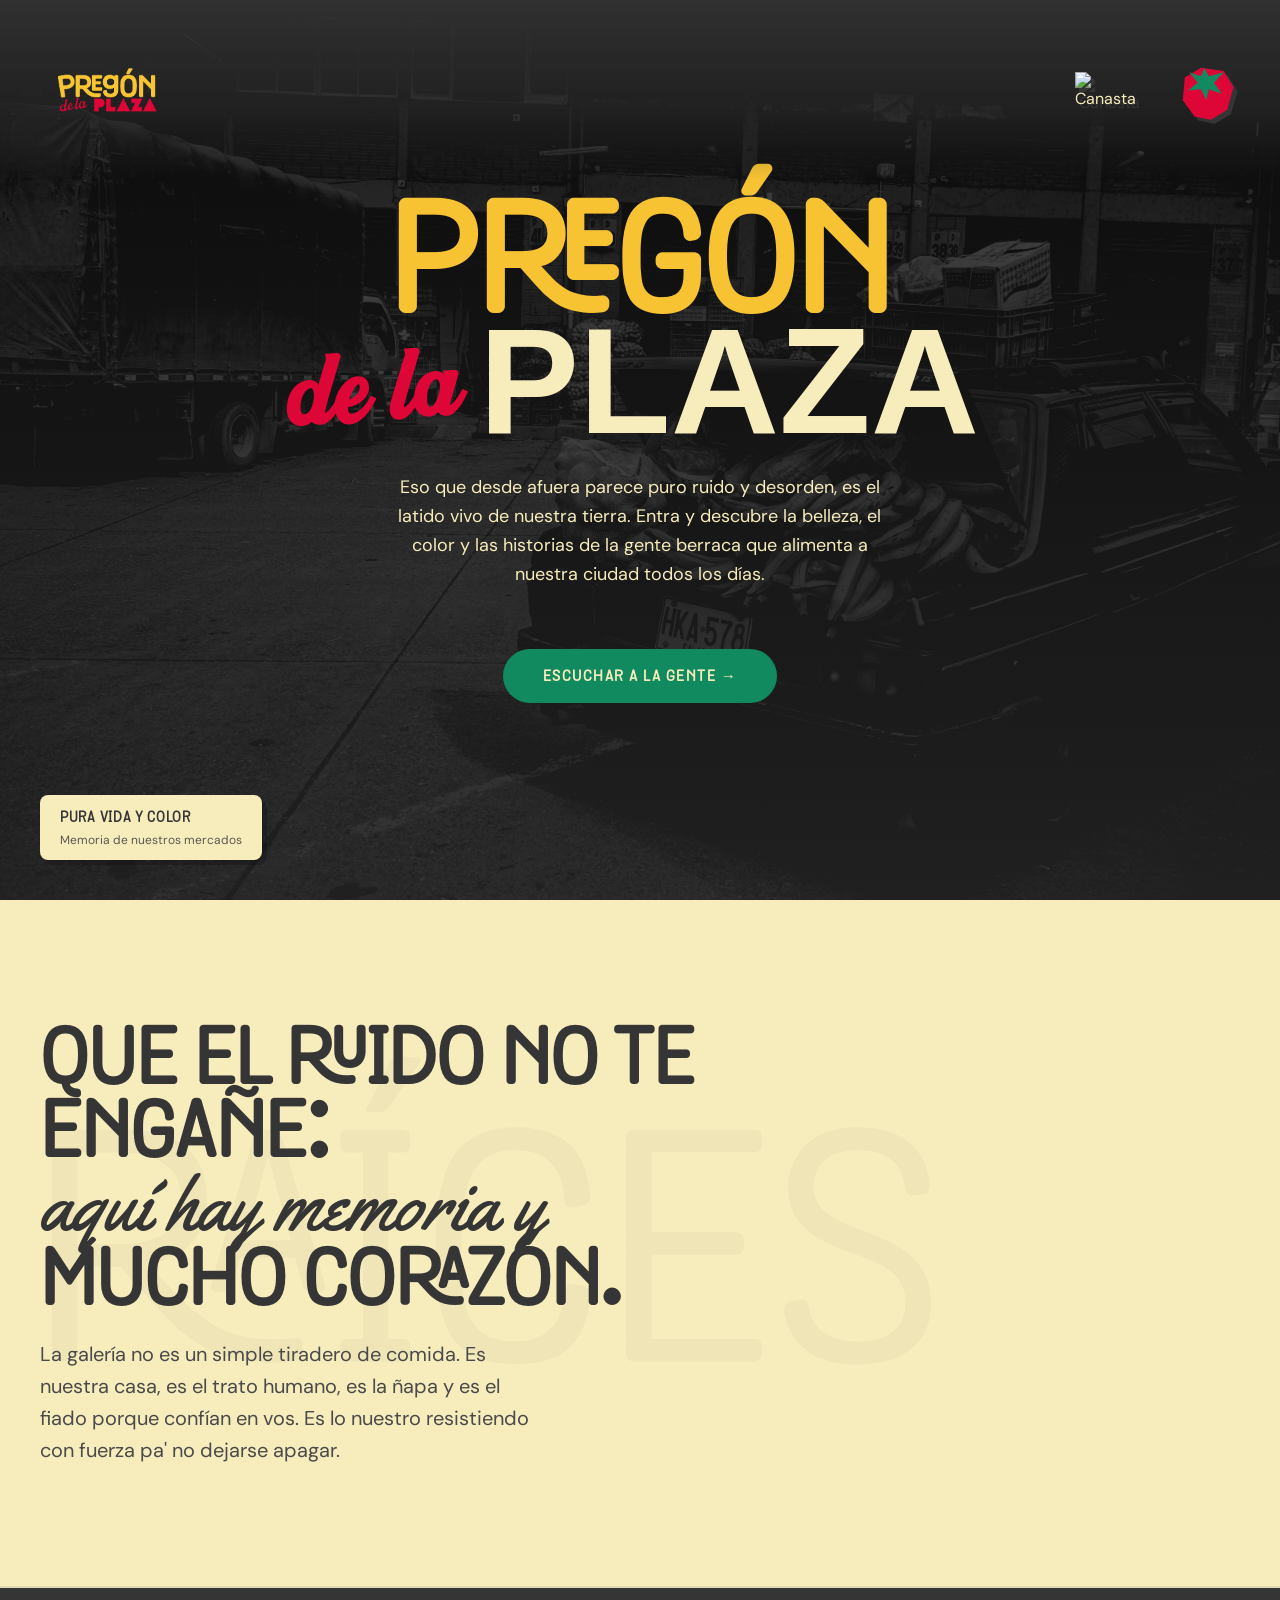
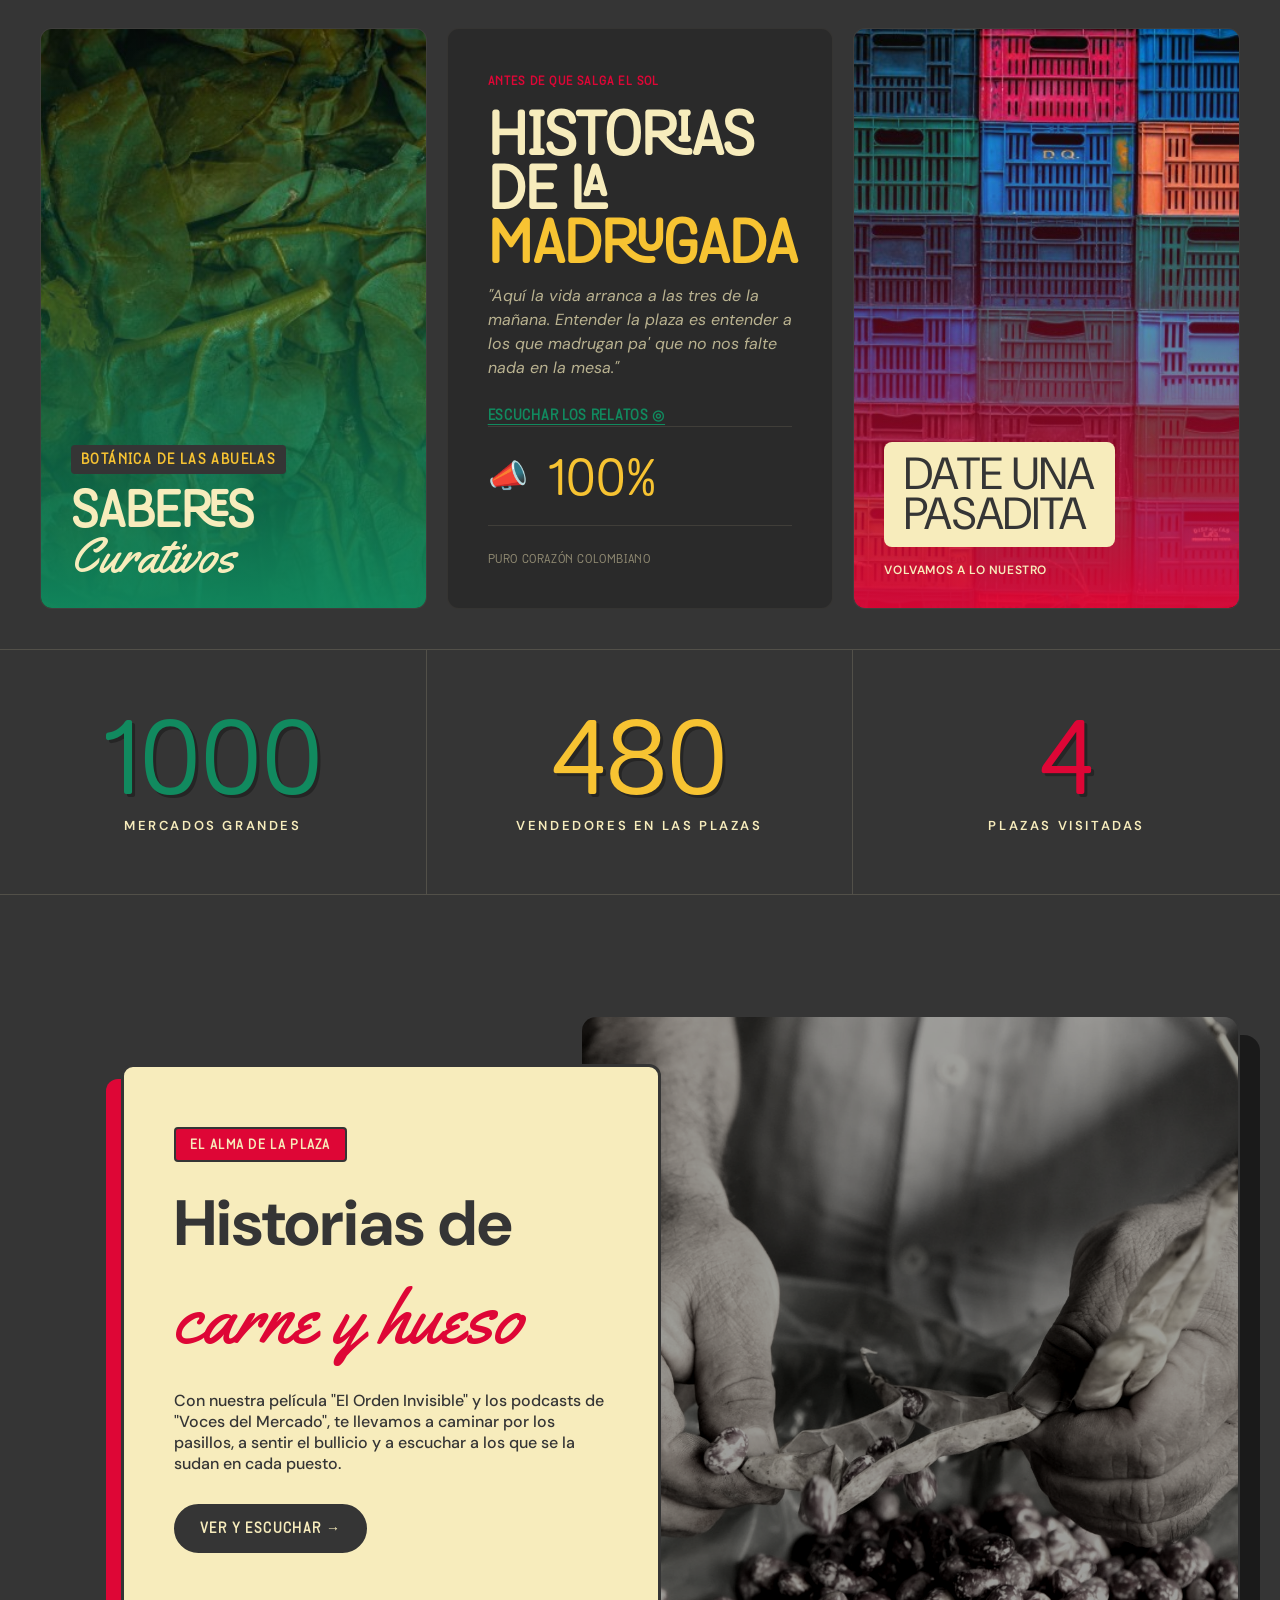
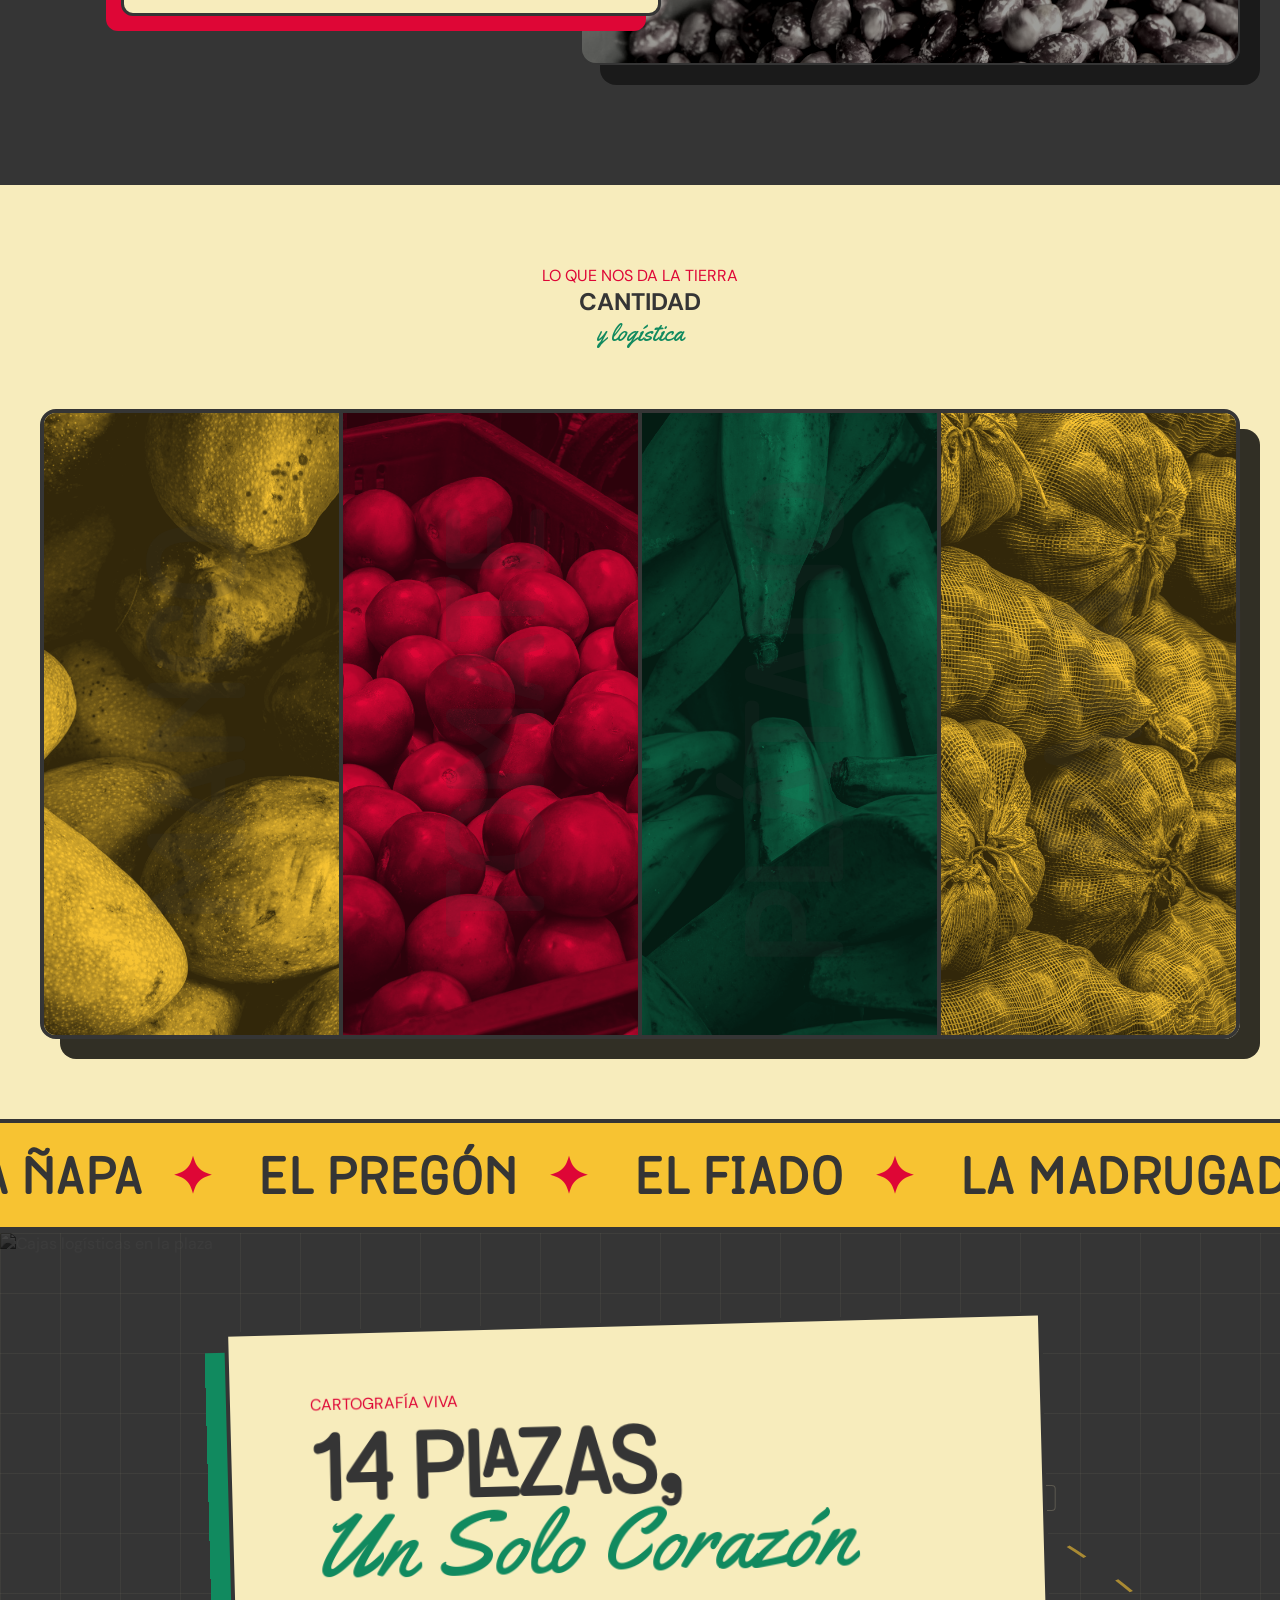
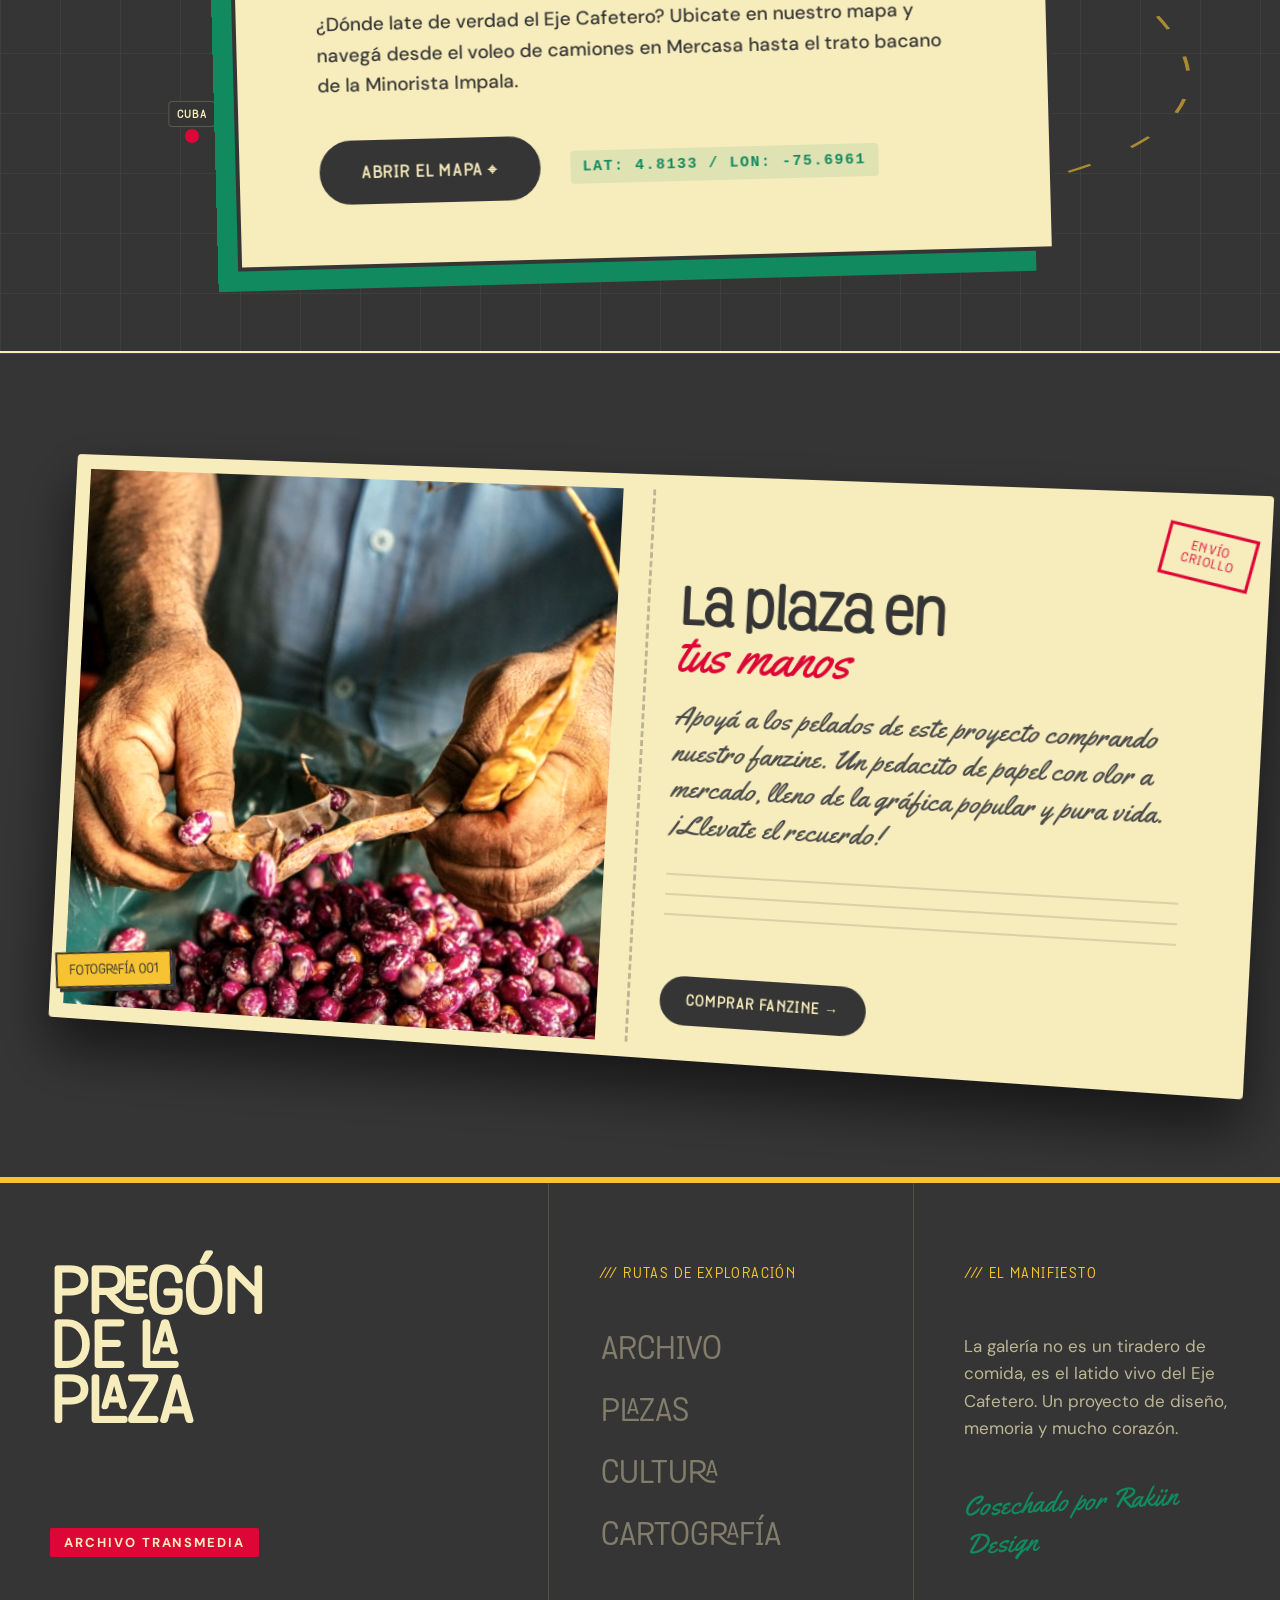
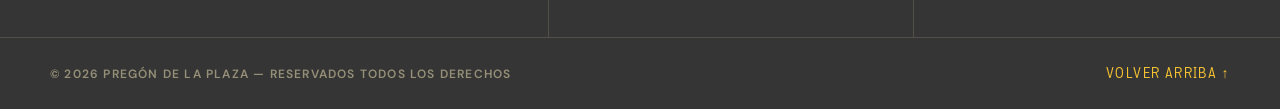
==== index.html @ 97ff2ae8 "fix: ajustes index" ====
<!DOCTYPE html>
<html lang="es">
<head>
    <meta charset="UTF-8">
    <meta name="viewport" content="width=device-width, initial-scale=1.0">
    <title>Inicio | Pregón de la Plaza</title>
    <link rel="stylesheet" href="https://use.typekit.net/ikf5mxv.css">
    <link rel="preconnect" href="https://fonts.googleapis.com">
    <link rel="preconnect" href="https://fonts.gstatic.com" crossorigin>
    <link href="https://fonts.googleapis.com/css2?family=DM+Sans:ital,opsz,wght@0,9..40,300;0,9..40,400;0,9..40,600;1,9..40,300&family=Fredoka:wght@400;500;600;700&family=Yellowtail&display=swap" rel="stylesheet">
    <link rel="stylesheet" href="style.css">
</head>
<body>

<header class="nav-brutal">
  <a href="index.html" class="nav-logo-link">
    <img src="imagenes/logo-(Grande).png" alt="Logo Pregón de la Plaza" class="nav-logo">
  </a>
  
  <div class="nav-actions">
  
  <a href="galeria.html" class="btn-muro-nav" aria-label="Ir al muro colectivo">
    <img src="IMAGENES/canasta-icono.png" alt="Canasta" class="icono-canasta">
  </a>
  
  <button class="fruit-trigger" id="menuTrigger" aria-label="Abrir menú">
    <svg viewBox="0 0 100 100" width="65" height="65" xmlns="http://www.w3.org/2000/svg" class="fruit-icon">
        <polygon points="30,90 12,65 15,30 40,15 75,20 90,45 80,80 55,95" fill="#de0636" />
        <polygon points="45,15 52,28 75,22 60,38 72,55 52,48 48,65 40,48 20,50 35,38 22,22 40,28" fill="#118a5f" />
    </svg>
  </button>
  
</div>
</header>



<div class="menu-overlay" id="menuOverlay">
  <div class="menu-content">
    <ul class="menu-links">
      <li class="menu-item">
        <div class="menu-item-content">
          <a href="index.html" class="menu-link">ARCHIVO</a>
          <p class="menu-desc">La memoria visual y el bullicio de nuestros mercados, guardados pa' que no se pierdan.</p>
        </div>
        <div class="hover-tiles">
          <img src="imagenes/NIña (Grande).JPG" class="tile tile-1" alt="Archivo visual">
          <img src="imagenes/Carga 1 (Grande).JPG" class="tile tile-2" alt="Documentación">
          <img src="imagenes/Hojas (Grande).JPG" class="tile tile-3" alt="Saberes">
        </div>
      </li>
      <li class="menu-item">
        <div class="menu-item-content">
          <a href="plazas.html" class="menu-link">PLAZAS</a>
          <p class="menu-desc">Paseate por las galerías y mercados que le dan de comer a todo el Eje Cafetero.</p>
        </div>
        <div class="hover-tiles">
          <img src="imagenes/cajas moradas (Grande).JPG" class="tile tile-1" alt="Plaza 1">
          <img src="imagenes/Carro (Grande).JPG" class="tile tile-2" alt="Plaza 2">
          <img src="imagenes/Papa y canasta (Grande).JPG" class="tile tile-3" alt="Plaza 3">
        </div>
      </li>
      <li class="menu-item">
        <div class="menu-item-content">
          <a href="narrativas.html" class="menu-link">NARRATIVAS</a>
          <p class="menu-desc">La película 'El Orden Invisible' y los audios de la gente que camella en los pasillos.</p>
        </div>
        <div class="hover-tiles">
          <img src="imagenes/Carga 4 (Grande).JPG" class="tile tile-1" alt="Documental">
          <img src="imagenes/Frijol manos (Grande).JPG" class="tile tile-2" alt="Podcast">
          <img src="imagenes/Carga 2 (Grande).JPG" class="tile tile-3" alt="Cine">
        </div>
      </li>
      <li class="menu-item">
        <div class="menu-item-content">
          <a href="mapa.html" class="menu-link">MAPA</a>
          <p class="menu-desc">Ubicá las 14 plazas que tenemos mapeadas y caé a visitarlas.</p>
        </div>
        <div class="hover-tiles">
          <img src="imagenes/Mango1 (Grande).JPG" class="tile tile-1" alt="Cartografía">
          <img src="imagenes/Tomate (Grande).JPG" class="tile tile-2" alt="Ubicación">
          <img src="imagenes/Platanos 2 (Grande).JPG" class="tile tile-3" alt="Territorio">
        </div>
      </li>
      <li class="menu-item">
        <div class="menu-item-content">
          <a href="nosotros.html" class="menu-link">NOSOTROS</a>
          <p class="menu-desc">Los tres pelados apasionados por recoger y contar la memoria de nuestra tierra.</p>
        </div>
        <div class="hover-tiles">
          <img src="IMAGENES/Alex.JPG" class="tile tile-1" alt="Equipo 1">
          <img src="IMAGENES/Wilmer.JPG" class="tile tile-2" alt="Equipo 2">
          <img src="IMAGENES/Salome.JPG" class="tile tile-3" alt="Equipo 3">
        </div>
      </li>
      <li class="menu-item">
        <div class="menu-item-content">
          <a href="recuerdos.html" class="menu-link">RECUERDOS</a>
          <p class="menu-desc">Llevate un fanzine o unas postales y ayudanos a seguir contando historias.</p>
        </div>
        <div class="hover-tiles">
          <img src="imagenes/Banano (Grande).JPG" class="tile tile-1" alt="Fanzine">
          <img src="imagenes/Canasta 1 (Grande).JPG" class="tile tile-2" alt="Postales">
          <img src="imagenes/Canas 2 (Grande).JPG" class="tile tile-3" alt="Impresos">
        </div>
      </li>
    </ul>
  </div>
</div>

<section class="hero gsap-reveal">
  <!-- Capa 1: El estigma (Fondo oscuro) -->
  <img src="imagenes/fotos editadas/carrogood.jpg" alt="Fondo gris" class="hero-bg-bw">
  
  <!-- Capa 2: La verdad (El color vibrante revelado) -->
  <img src="imagenes/fotos editadas/carrogood.jpg" alt="Fondo color" class="hero-bg-color">
  
  <!-- Overlay sutil -->
  <div class="hero-overlay"></div>
  
  <div class="hero-content">
    <div class="hero-typography">
      <h1 class="hero-title">
        PRegón<br>
        <span class="hero-script">de la</span> <span class="hero-highlight">Plaza</span>
      </h1>
      <p class="hero-body">Eso que desde afuera parece puro ruido y desorden, es el latido vivo de nuestra tierra. Entra y descubre la belleza, el color y las historias de la gente berraca que alimenta a nuestra ciudad todos los días.</p>
      <a href="narrativas.html" class="btn-primary">ESCUCHAR A LA GENTE →</a>
    </div>
  </div>
  <div class="hero-photo-tag">
    <span class="tag-label">PURA VIDA Y COLOR</span>
    <span class="tag-sub">Memoria de nuestros mercados</span>
  </div>
</section>

<section class="manifesto gsap-reveal">
  <span class="manifesto-bg-word" aria-hidden="true">RAÍCES</span>
  <div class="manifesto-left">
    <h2 class="manifesto-headline">Que el ruido no te engañe: <br><span class="accent-script">aquí hay memoria y</span> <br>mucho corazón.</h2>
    <p class="manifesto-sub">La galería no es un simple tiradero de comida. Es nuestra casa, es el trato humano, es la ñapa y es el fiado porque confían en vos. Es lo nuestro resistiendo con fuerza pa' no dejarse apagar.</p>
  </div>
</section>

<section class="cards-section gsap-reveal">
  <div class="card card-tall">
    <img src="imagenes/fotos editadas/albaca.jpg" alt="Hojas medicinales y botánica" class="card-img">
    <div class="card-overlay card-overlay-green"></div>
    <div class="card-content card-content-bottom">
      <span class="card-tag accent-yellow">BOTÁNICA DE LAS ABUELAS</span>
      <h3 class="card-headline">SABERES<br><span class="accent-script">Curativos</span></h3>
    </div>
  </div>

  <div class="card card-mid">
    <div class="card-content-top">
      <span class="card-eyebrow accent-red">ANTES DE QUE SALGA EL SOL</span>
      <h3 class="card-headline-lg">HISTORIAS DE LA<br><span class="accent-yellow">MADRUGADA</span></h3>
      <p class="card-body-sm">"Aquí la vida arranca a las tres de la mañana. Entender la plaza es entender a los que madrugan pa' que no nos falte nada en la mesa."</p>
      <a href="narrativas.html" class="link-audio accent-green">ESCUCHAR LOS RELATOS ◎</a>
    </div>
    <div class="card-stats-row">
      <span class="stat-icon accent-red">📣</span>
      <div class="stat-num accent-yellow">100%</div>
    </div>
    <div class="card-label-bottom">PURO CORAZÓN COLOMBIANO</div>
  </div>

  <div class="card card-tall">
    <img src="imagenes/fotos editadas/canasta2.jpg" alt="Canastas de mercado apiladas" class="card-img">
    <div class="card-overlay card-overlay-red"></div>
    <div class="card-content card-content-bottom">
      <div class="unete-tag">DATE UNA<br>PASADITA</div>
      <p class="unete-sub">VOLVAMOS A LO NUESTRO</p>
    </div>
  </div>
</section>

<section class="metrics gsap-reveal">
  <div class="metric">
    <span class="metric-num accent-green">+1000</span>
    <span class="metric-label text-bone">MERCADOS GRANDES</span>
  </div>
  <div class="metric">
    <span class="metric-num accent-yellow">480</span>
    <span class="metric-label text-bone">VENDEDORES EN LAS PLAZAS</span>
  </div>
  <div class="metric">
    <span class="metric-num accent-red">4</span>
    <span class="metric-label text-bone">PLAZAS VISITADAS</span>
  </div>
</section>

<section class="narrativas-teaser gsap-reveal">
  <!-- BLOQUE DE TEXTO (Revista Flotante) -->
  <div class="narrativas-content">
    <div class="tag-sticker accent-carbon bg-yellow">EL ALMA DE LA PLAZA</div>
    <h2 class="section-headline-xl text-carbon">
      Historias de<br>
      <span class="accent-script accent-red">carne y hueso</span>
    </h2>
    <p class="narrativas-body text-carbon">
      Con nuestra película "El Orden Invisible" y los podcasts de "Voces del Mercado", te llevamos a caminar por los pasillos, a sentir el bullicio y a escuchar a los que se la sudan en cada puesto.
    </p>
    <a href="narrativas.html" class="btn-primary btn-carbon-hover mt-4">VER Y ESCUCHAR →</a>
  </div>

  <!-- BLOQUE VISUAL (Fotografía + Ecualizador) -->
  <div class="narrativas-visual">
    <img src="imagenes/Frijol manos (Grande).JPG" alt="Manos trabajando el frijol en la plaza" class="card-img">
    
    <!-- El ecualizador entra como un cassette -->
    <div class="audio-wave-container">
      <div class="playing-text accent-bone">SONANDO: VOCES DEL MERCADO</div>
      <div class="equalizer">
        <span class="bar"></span><span class="bar"></span><span class="bar"></span>
        <span class="bar"></span><span class="bar"></span><span class="bar"></span>
        <span class="bar"></span><span class="bar"></span><span class="bar"></span>
      </div>
    </div>
  </div>
</section>

<section class="productos-editorial gsap-reveal">
  <div class="productos-header text-center">
    <div class="section-eyebrow accent-red">LO QUE NOS DA LA TIERRA</div>
    <h2 class="section-headline-xl text-carbon">CANTIDAD<br><span class="accent-script accent-green">y logística</span></h2>
  </div>

  <!-- El Acordeón Evolucionado -->
  <div class="abundancia-container">
    
    <!-- Tarjeta 1: Mango -->
    <div class="abundancia-card card-yellow">
      <h3 class="vertical-text">MANGO</h3>
      <img src="imagenes/fotos editadas/mango1.jpg" alt="Mangos" class="abundancia-img">
      <!-- Ficha técnica revelable -->
      <div class="market-dossier">
        <div class="dossier-header">
          <span class="stamp-name">MANGO</span>
          <span class="stamp-desc">El dulcito de nuestra tierra.</span>
        </div>
        <ul class="dossier-data">
          <li><strong>TEMPORADA:</strong> Mayo a Agosto</li>
          <li><strong>LLEGADA:</strong> 4:30 AM (Camiones del Tolima)</li>
          <li><strong>MOVIMIENTO:</strong> +12 Toneladas semanales</li>
        </ul>
      </div>
    </div>

    <!-- Tarjeta 2: Tomate -->
    <div class="abundancia-card card-red">
      <h3 class="vertical-text">TOMATE</h3>
      <img src="imagenes/fotos editadas/tomate1.jpg" alt="Tomates" class="abundancia-img">
      <div class="market-dossier">
        <div class="dossier-header">
          <span class="stamp-name">TOMATE</span>
          <span class="stamp-desc">Rojito y maduro pal guiso.</span>
        </div>
        <ul class="dossier-data">
          <li><strong>ROTACIÓN:</strong> Diaria (Alta demanda)</li>
          <li><strong>ZONA:</strong> Bodegas 3 y 4 (La Minorista)</li>
          <li><strong>CASERA CLAVE:</strong> Doña Luz y su familia</li>
        </ul>
      </div>
    </div>

    <!-- Tarjeta 3: Plátano -->
    <div class="abundancia-card card-green">
      <h3 class="vertical-text">PLÁTANO</h3>
      <img src="imagenes/fotos editadas/platano4.jpg" alt="Plátanos" class="abundancia-img">
      <div class="market-dossier">
        <div class="dossier-header">
          <span class="stamp-name">PLÁTANO</span>
          <span class="stamp-desc">Que nunca falte en el almuerzo.</span>
        </div>
        <ul class="dossier-data">
          <li><strong>DESCARGA:</strong> Lunes y Jueves (Madrugada)</li>
          <li><strong>ORIGEN:</strong> Quindío y Risaralda</li>
          <li><strong>PRESENTACIÓN:</strong> Racimo bruto y desgranado</li>
        </ul>
      </div>
    </div>

    <!-- Tarjeta 4: Papa -->
    <div class="abundancia-card card-yellow">
      <h3 class="vertical-text">PAPA</h3>
      <img src="imagenes/fotos editadas/pap1.jpg" alt="Papa" class="abundancia-img">
      <div class="market-dossier">
        <div class="dossier-header">
          <span class="stamp-name">PAPA</span>
          <span class="stamp-desc">El tesoro barato que llena barrigas.</span>
        </div>
        <ul class="dossier-data">
          <li><strong>VOLUMEN:</strong> +500 Bultos por día</li>
          <li><strong>RUTAS:</strong> Nariño y Boyacá</li>
          <li><strong>ESFUERZO:</strong> Coteros cargan 50kg por viaje</li>
        </ul>
      </div>
    </div>

  </div>

  <!-- Ticker de cierre brutalista -->
  <div class="ticker-wrap">
    <div class="ticker">
      <!-- Primer bloque de texto -->
      <span>LA ÑAPA <span class="accent-red">✦</span> EL PREGÓN <span class="accent-red">✦</span> EL FIADO <span class="accent-red">✦</span> LA MADRUGADA <span class="accent-red">✦</span> EL VOLUMEN <span class="accent-red">✦</span> EL COLOR <span class="accent-red">✦</span> LA CASERA <span class="accent-red">✦</span> EL CANASTO <span class="accent-red">✦</span> </span>
      <!-- Segundo bloque idéntico para el loop perfecto -->
      <span>LA ÑAPA <span class="accent-red">✦</span> EL PREGÓN <span class="accent-red">✦</span> EL FIADO <span class="accent-red">✦</span> LA MADRUGADA <span class="accent-red">✦</span> EL VOLUMEN <span class="accent-red">✦</span> EL COLOR <span class="accent-red">✦</span> LA CASERA <span class="accent-red">✦</span> EL CANASTO <span class="accent-red">✦</span> </span>
    </div>
  </div>
</section>

<section class="mapa-teaser gsap-reveal">
  <!-- Fondo fotográfico con efecto de radar -->
  <img src="IMAGENES/cajas moradas.JPG" alt="Cajas logísticas en la plaza" class="cta-bg-img">
  <div class="overlay-radar"></div>

  <!-- NUEVO: Capa explícita de Mapa (Rutas y Pines) -->
  <div class="map-ui-layer">
    <!-- Línea de ruta conectando puntos -->
    <svg class="map-route-line" preserveAspectRatio="none" viewBox="0 0 100 100">
      <path d="M 20 30 Q 50 10 80 40 T 70 80" />
    </svg>
    
    <!-- Pines de locación parpadeantes -->
    <div class="map-pin pulse-red" style="top: 30%; left: 20%;">
      <span class="pin-label">MERCASA</span>
    </div>
    <div class="map-pin pulse-yellow" style="top: 40%; left: 80%;">
      <span class="pin-label">CENTRO</span>
    </div>
    <div class="map-pin pulse-green" style="top: 80%; left: 70%;">
      <span class="pin-label">IMPALA</span>
    </div>
    <div class="map-pin pulse-red" style="top: 70%; left: 15%;">
      <span class="pin-label">CUBA</span>
    </div>
  </div>

  <!-- Tarjeta de Contenido Brutalista (Tiquete) -->
  <div class="mapa-cta-card">
    <div class="section-eyebrow accent-red">CARTOGRAFÍA VIVA</div>
    <h2 class="cta-headline text-carbon">14 PLAZAS,<br><span class="accent-script accent-green">Un Solo Corazón</span></h2>
    <p class="cta-body text-carbon">¿Dónde late de verdad el Eje Cafetero? Ubicate en nuestro mapa y navegá desde el voleo de camiones en Mercasa hasta el trato bacano de la Minorista Impala.</p>
    
    <div class="mapa-action">
        <a href="mapa.html" class="btn-mapa-brutal">ABRIR EL MAPA ⌖</a>
        <!-- Este texto de coordenadas cobrará vida con JavaScript -->
        <span class="coord-text">LAT: 4.8133 / LON: -75.6961</span>
    </div>
  </div>
</section>

<section class="fanzine-teaser gsap-reveal">
  <div class="postal-card-wrapper">
    <div class="postal-card">
      
      <!-- Mitad Izquierda: La foto (El recuerdo visual) -->
      <div class="postal-left">
        <img src="imagenes/fotos editadas/frijolmanos.jpg" alt="Fotografía documental del fanzine" class="postal-img">
        <div class="postal-tag">FOTOGRAFÍA 001</div>
      </div>
      
      <!-- Mitad Derecha: El mensaje y el envío -->
      <div class="postal-right">
        <!-- Los sellos de correo -->
        <div class="postal-stamps">
          <div class="stamp-circle"></div>
          <div class="stamp-square">ENVÍO<br>CRIOLLO</div>
        </div>
        
        <!-- El mensaje (escrito a mano) -->
        <div class="postal-message">
          <h2 class="section-headline-xl text-carbon">La plaza en<br><span class="accent-script accent-red">tus manos</span></h2>
          <p class="fanzine-handwriting">
            Apoyá a los pelados de este proyecto comprando nuestro fanzine. Un pedacito de papel con olor a mercado, lleno de la gráfica popular y pura vida. ¡Llevate el recuerdo!
          </p>
        </div>
        
        <!-- Líneas de dirección y botón -->
        <div class="postal-footer">
          <div class="postal-lines">
            <span></span><span></span><span></span>
          </div>
          <a href="recuerdos.html" class="btn-primary btn-carbon-hover">COMPRAR FANZINE →</a>
        </div>
      </div>

    </div>
  </div>
</section>

<footer class="footer-terminal">
  <div class="footer-grid">
    
    <!-- Cuadrante 1: Branding y Sello -->
    <div class="footer-cell brand-cell">
      <h2 class="terminal-title">PREGÓN<br>DE LA<br>PLAZA</h2>
      <div class="terminal-badge">ARCHIVO TRANSMEDIA</div>
    </div>
    
    <!-- Cuadrante 2: Directorio de Navegación -->
    <div class="footer-cell nav-cell">
      <span class="cell-label">/// RUTAS DE EXPLORACIÓN</span>
      <ul class="terminal-links">
        <li><a href="index.html">ARCHIVO</a></li>
        <li><a href="plazas.html">PLAZAS</a></li>
        <li><a href="narrativas.html">CULTURA</a></li>
        <li><a href="mapa.html">CARTOGRAFÍA</a></li>
      </ul>
    </div>
    
    <!-- Cuadrante 3: Info y Firma -->
    <div class="footer-cell info-cell">
      <span class="cell-label">/// EL MANIFIESTO</span>
      <p class="creator-text">
        La galería no es un tiradero de comida, es el latido vivo del Eje Cafetero. Un proyecto de diseño, memoria y mucho corazón.
      </p>
      <!-- El guiño a los creadores -->
      <div class="rakun-stamp">Cosechado por Rakün Design</div>
    </div>
    
  </div>

  <!-- Barra inferior de cierre -->
  <div class="footer-bottom-bar">
    <span>© 2026 PREGÓN DE LA PLAZA — RESERVADOS TODOS LOS DERECHOS</span>
    <button class="btn-top-terminal" onclick="window.scrollTo({top: 0, behavior: 'smooth'})">
      VOLVER ARRIBA ↑
    </button>
  </div>
</footer>

<script src="https://cdnjs.cloudflare.com/ajax/libs/gsap/3.12.2/gsap.min.js"></script>
<script src="https://cdnjs.cloudflare.com/ajax/libs/gsap/3.12.2/ScrollTrigger.min.js"></script>

<script src="java.js"></script>

</body>
</html>
---- style.css ----
/* ===============================
   IDENTIDAD VISUAL & TOKENS
   =============================== */
/* ===============================
   0. INSTALACIÓN DE FUENTES LOCALES
   =============================== */
@font-face {
  font-family: 'Flegri';
  src: url('fonts/Flegri.ttf') format('truetype');
  font-weight: normal;
  font-style: normal;
  font-display: swap;
}

@font-face {
  font-family: 'Grota Rounded';
  src: url('font/zgrotarounded.otf') format('truetype');
  font-weight: normal;
  font-style: normal;
  font-display: swap;
}

@font-face {
  font-family: 'Pangram Sans';
  src: url('font/PangramSans.ttf') format('truetype');
  font-weight: normal;
  font-style: normal;
  font-display: swap;
}

@font-face {
  font-family: 'GreatlyDEMO';
  src: url('font/GreatlyDEMO.ttf') format('truetype');
  font-weight: normal;
  font-style: normal;
  font-display: swap;
}

/* ===============================
   IDENTIDAD VISUAL & TOKENS
   =============================== */

:root {
  /* --- 1. COLORES OFICIALES (HEX) --- */
  --carbon: #353535;      /* Negro carbón - Contraste, profundidad y calidez  */
  --bone:   #f7ecbc;      /* Blanco hueso - Base neutral y respiro visual  */
  --green:  #118a5f;      /* Verde - Frescura, hojas y naturaleza  */
  --yellow: #f7c332;      /* Amarillo - Abundancia, movimiento y energía */
  --red:    #de0636;      /* Rojo - Intensidad, madurez y avisos
  /* --- 2. COLORES (RGB) PARA MANEJO DE OPACIDADES --- */
  /* Pro-tip: Usaremos rgba(var(--rgb-carbon), 0.5) para overlays y sombras */
  --rgb-carbon: 53, 53, 53;
  --rgb-bone:   247, 236, 188;
  --rgb-green:  17, 138, 95;
  --rgb-yellow: 247, 195, 50;
  --rgb-red:    222, 6, 54;

  /* --- 3. VARIANTES DERIVADAS (SOMBRAS Y HOVERS) --- */
  --carbon-light: #4a4a4a;
  --green-dark:   #0d6b49;
  --yellow-light: #f9d05a;
  --red-dark:     #b5052c;

  /* --- 4. TIPOGRAFÍAS DEL SISTEMA --- */
  /* Fuentes oficiales de la marca con fallbacks de Google Fonts para web */
  
  /* Grota Rounded / Flegri: Formas inusuales, cartelismo popular y solidez */
  --font-disp: 'Grota Rounded', 'flegrei', 'Fredoka', sans-serif; 
  
  /* Pangram Sans: Base del sistema, lectura clara y neutral */
  --font-body: 'Pangram Sans', 'DM Sans', sans-serif; 
  
  /* Letra manual para acentos (La usamos en los "spans" divertidos) */
  --font-script: 'Yellowtail', cursive; 

  --font-special: 'flegrei', sans-serif;

  --font-manuscrita: 'GreatlyDEMO', serif;

  }

/* ===========
   RESET CSS
   ===========*/

*, *::before, *::after { 
  box-sizing: border-box; 
  margin: 0; 
  padding: 0; 
}

html { 
  scroll-behavior: smooth; 
  font-size: 16px;
}

body {
  background-color: var(--carbon);
  color: var(--bone);
  font-family: var(--font-body);
  overflow-x: hidden; /* Evita el scroll horizontal indeseado */
  -webkit-font-smoothing: antialiased;
  -moz-osx-font-smoothing: grayscale;
}

/* Tratamiento fotográfico global (Para que las imágenes no se deformen) */
img, picture, video, svg {
  display: block;
  max-width: 100%;
  height: auto;
  object-fit: cover;
}

a { 
  text-decoration: none; 
  color: inherit; 
  transition: all 0.3s ease;
}

button {
  border: none;
  background: none;
  cursor: pointer;
  font-family: inherit;
}

/* ============================================
   CURSORES PERSONALIZADOS (FRUTAS)
   ============================================ */

/* 1. Cursor por defecto en toda la página (El Banano) */
body {
  cursor: url('IMAGENES/banano-cursor.png') 2 2, auto;
}

/* 2. Cursor interactivo para enlaces y botones (La Piña) */
a, button, .menu-item, .fanzine-wrapper, .abundancia-card {
  /* Ponemos "pointer" al final por si la imagen falla, el navegador use la manito normal */
  cursor: url('IMAGENES/pina-cursor.png') 16 16, pointer !important;
}

/* 3. Cursor alternativo para textos o elementos específicos (El Limón) */
p, h1, h2, h3, .texto-informativo {
  /* Opcional: Si quieres que el texto cambie al limón cuando lo vayas a leer */
  cursor: url('IMAGENES/limon-cursor.png') 16 16, text;
}
/* 4. Cursor de cruz/exploración (La Fresa) */
.abundancia-card, 
.narrativas-visual, 
.postal-card,
.fresa-cursor {
  /* Ponemos el punto de interacción en el centro de la fresa (16 16) */
  cursor: url('IMAGENES/fresa-cursor.png') 16 16, crosshair !important;
}

/* =============================
   CLASES DE UTILIDAD GLOBALES
   ============================= */

/* Textos de Acento con los colores oficiales */
.accent-green  { color: var(--green) !important; }
.accent-yellow { color: var(--yellow) !important; }
.accent-red    { color: var(--red) !important; }

/* Tipografía Script para darle el toque manual a los subtítulos */
.accent-script { 
  font-family: var(--font-script); 
  font-weight: 400; 
  text-transform: none; 
  letter-spacing: normal;
}

/* Utilidades de espaciado y alineación */
.mt-4 { margin-top: 24px; display: inline-block; }
.mx-auto { margin-left: auto; margin-right: auto; }
.text-center { text-align: center; }

/* Fondos y bordes de texto */
.text-carbon { color: var(--carbon) !important; }
.text-bone { color: var(--bone) !important; }
.bg-carbon { background-color: var(--carbon); }
.bg-bone { background-color: var(--bone); }
.outline-text-bone { 
  -webkit-text-stroke: 1.5px var(--bone); 
  color: transparent; 
}
.outline-text-yellow { 
  -webkit-text-stroke: 1.5px var(--yellow); 
  color: transparent; 
}

/* ============================================
   COMMIT 3: NAVEGACIÓN BRUTALISTA Y HERO
   ============================================ */

/* ═══ NAVEGACIÓN (NAV BRUTAL) ════════════════ */
.nav-brutal {
  position: fixed; 
  top: 0; 
  left: 0; 
  right: 0;
  padding: 30px 40px; 
  display: flex; 
  justify-content: space-between; 
  align-items: center;
  z-index: 1000; 
  pointer-events: none; /* Deja clickear lo que hay detrás si no es un link */
  
  /* EL NUEVO ESCUDO PROTECTOR (Degradado) */
  background: linear-gradient(
    to bottom, 
    rgba(var(--rgb-carbon), 0.9) 0%, 
    rgba(var(--rgb-carbon), 0.5) 60%, 
    transparent 100%
  );
}

.nav-logo-link, .menu-trigger { 
  pointer-events: auto; 
}

.nav-logo {
  height: 120px;
  width: auto;
  transition: transform 0.3s cubic-bezier(0.175, 0.885, 0.32, 1.275);
}

.nav-logo-link:hover .nav-logo {
  transform: scale(1.1) rotate(-2deg);
}

/* Botón de Menú Estilo Cartelismo */
.menu-trigger {
  background: var(--bone); 
  border: 3px solid var(--carbon);
  box-shadow: 6px 6px 0px var(--red); /* Sombra dura brutalista */
  border-radius: 50px;
  padding: 10px 24px; 
  display: flex; 
  align-items: center; 
  gap: 12px;
  transition: all 0.3s cubic-bezier(0.25, 1, 0.5, 1);
}

.menu-trigger:hover {
  transform: translate(-3px, -3px);
  box-shadow: 9px 9px 0px var(--yellow);
}

.menu-text { 
  font-family: var(--font-disp); 
  font-size: 16px; 
  color: var(--carbon); 
  text-transform: uppercase; 
  letter-spacing: 0.05em;
}

.icon-wrap svg { 
  width: 28px; 
  height: 28px; 
  fill: var(--carbon); 
  transition: transform 0.3s ease; 
}

.menu-trigger:hover .icon-wrap svg { 
  transform: scale(1.1) rotate(-10deg); 
}

/* ═══ OVERLAY DEL MENÚ FULLSCREEN (VERSIÓN PREMIUM) ════════════ */
.menu-overlay {
  position: fixed; 
  inset: 0; 
  background: var(--carbon);
  z-index: 999; 
  display: flex; 
  align-items: center; 
  justify-content: center;
  clip-path: polygon(0 0, 100% 0, 100% 0, 0 0);
  transition: clip-path 0.8s cubic-bezier(0.77, 0, 0.175, 1);
  isolation: isolate;
}

.menu-overlay.is-active { 
  clip-path: polygon(0 0, 100% 0, 100% 100%, 0 100%); 
}

.menu-content {
  position: relative; 
  z-index: 10; 
  width: 100%;
  max-width: 1400px; 
  padding: 0 5%;
}

.menu-links { 
  list-style: none; 
  width: 100%;
}

/* Ocultamos las miniaturas, ahora serán fondos */
.hover-tiles { display: none !important; }

.menu-item {
  position: relative;
  overflow: hidden;
  border-bottom: 1px solid rgba(var(--rgb-bone), 0.1);
  cursor: pointer;
}

.menu-item:first-child { 
  border-top: 1px solid rgba(var(--rgb-bone), 0.1); 
}

/* El fondo dinámico de cada ítem */
.menu-item-bg {
  position: absolute;
  inset: 0;
  background-size: cover;
  background-position: center;
  opacity: 0;
  transform: scale(1.08);
  transition: opacity 0.55s cubic-bezier(0.25,1,0.5,1), transform 0.7s cubic-bezier(0.25,1,0.5,1);
  z-index: 0;
}

.menu-item-bg::after {
  content: '';
  position: absolute;
  inset: 0;
  background: linear-gradient(to right, rgba(var(--rgb-carbon), 0.95) 0%, rgba(var(--rgb-carbon), 0.6) 55%, transparent 100%);
}

.menu-item:hover .menu-item-bg {
  opacity: 1;
  transform: scale(1);
}

.menu-item-content {
  position: relative;
  z-index: 2;
  display: flex;
  align-items: center;
  padding: 18px 5%;
  gap: 48px;
}

/* Tipografía de los enlaces */
.menu-link {
  font-family: var(--font-disp);
  font-size: clamp(50px, 7vw, 100px);
  line-height: 0.85;
  color: var(--bone);
  text-transform: uppercase;
  white-space: nowrap;
  display: inline-block;
  transform: translateY(100%);
  opacity: 0;
  transition: transform 0.7s cubic-bezier(0.77,0,0.175,1), opacity 0.7s ease, color 0.25s ease, letter-spacing 0.3s ease;
}

/* Cascada de entrada */
.menu-overlay.is-active .menu-item:nth-child(1) .menu-link { transition-delay:0.07s; transform:translateY(0); opacity:1; }
.menu-overlay.is-active .menu-item:nth-child(2) .menu-link { transition-delay:0.14s; transform:translateY(0); opacity:1; }
.menu-overlay.is-active .menu-item:nth-child(3) .menu-link { transition-delay:0.21s; transform:translateY(0); opacity:1; }
.menu-overlay.is-active .menu-item:nth-child(4) .menu-link { transition-delay:0.28s; transform:translateY(0); opacity:1; }
.menu-overlay.is-active .menu-item:nth-child(5) .menu-link { transition-delay:0.35s; transform:translateY(0); opacity:1; }
.menu-overlay.is-active .menu-item:nth-child(6) .menu-link { transition-delay:0.42s; transform:translateY(0); opacity:1; }

.menu-desc {
  font-family: var(--font-body);
  font-size: 13px;
  line-height: 1.5;
  color: rgba(var(--rgb-bone), 0.6);
  max-width: 280px;
  text-transform: uppercase;
  letter-spacing: 0.05em;
  opacity: 0;
  transform: translateX(-12px);
  transition: opacity 0.35s ease 0.1s, transform 0.35s ease 0.1s;
}

.menu-item:hover .menu-desc { opacity: 1; transform: translateX(0); }

/* Numeritos y Flecha */
.menu-num {
  font-family: var(--font-disp);
  font-size: 16px;
  color: rgba(var(--rgb-bone), 0.3);
  min-width: 32px;
  align-self: flex-start;
  margin-top: 12px;
}

.menu-arrow {
  margin-left: auto;
  font-size: 32px;
  color: var(--yellow);
  opacity: 0;
  transform: translateX(-16px);
  transition: opacity 0.3s ease, transform 0.35s cubic-bezier(0.25,1,0.5,1);
  flex-shrink: 0;
}

.menu-item:hover .menu-arrow { opacity: 1; transform: translateX(0); }

/* Interacción de colores de la marca en Hover */
.menu-links:hover .menu-item:not(:hover) .menu-link { opacity: 0.22; }
.menu-item:hover .menu-link { letter-spacing: 0.02em; }

.menu-item::before {
  content: ''; position: absolute; left: 0; top: 0; bottom: 0; width: 6px;
  transform: scaleY(0); transform-origin: bottom; transition: transform 0.4s cubic-bezier(0.25,1,0.5,1); z-index: 3;
}
.menu-item:hover::before { transform: scaleY(1); }

.menu-item:nth-child(1)::before { background: var(--yellow); }
.menu-item:nth-child(2)::before { background: var(--green);  }
.menu-item:nth-child(3)::before { background: var(--red);    }
.menu-item:nth-child(4)::before { background: var(--yellow); }
.menu-item:nth-child(5)::before { background: var(--green);  }
.menu-item:nth-child(6)::before { background: var(--red);    }

.menu-item:nth-child(1):hover .menu-link { color: var(--yellow); }
.menu-item:nth-child(2):hover .menu-link { color: var(--green);  }
.menu-item:nth-child(3):hover .menu-link { color: var(--red);    }
.menu-item:nth-child(4):hover .menu-link { color: var(--yellow); }
.menu-item:nth-child(5):hover .menu-link { color: var(--green);  }
.menu-item:nth-child(6):hover .menu-link { color: var(--red);    }

@media (max-width: 600px) {
  .menu-link { font-size: clamp(36px, 10vw, 56px); }
  .menu-item-content { gap: 16px; padding: 12px 5%; }
  .menu-desc, .menu-num { display: none; }
}

/* ═══ HERO SECTION ═══════════════════════════ */
.hero {
  position: relative; 
  width: 100%;
  height: 100vh;
  display: flex; 
  align-items: center; 
  justify-content: center;
  overflow: hidden;
}

/* 1. Capa de fondo base: Oscura, representa el estigma */
.hero-bg-bw {
  position: absolute; 
  inset: 0; 
  width: 100vw; 
  height: 100vh; 
  object-fit: cover; 
  filter: grayscale(100%) brightness(0.3) contrast(1.2);
  z-index: 1;
}

/* 2. Capa de color: Oculta por defecto con clip-path */
.hero-bg-color {
  position: absolute; 
  inset: 0; 
  width: 100vw; 
  height: 100vh; 
  object-fit: cover; 
  z-index: 2;
  filter: saturate(1.2) contrast(1.1); 
  
  /* Truco Senior: Variables CSS */
  --mask-x: 50vw;
  --mask-y: 50vh;
  --mask-r: 0px; /* Inicia oculto */
  
  /* Aplicamos las variables al clip-path */
  clip-path: circle(var(--mask-r) at var(--mask-x) var(--mask-y));
  -webkit-clip-path: circle(var(--mask-r) at var(--mask-x) var(--mask-y));
}

/* 3. El overlay pasa al z-index 3 para no estorbar la máscara */
.hero-overlay {
  position: absolute; 
  inset: 0; 
  z-index: 3;
  background: linear-gradient(to bottom, rgba(var(--rgb-carbon), 0.2) 0%, rgba(var(--rgb-carbon), 0.6) 100%);
  pointer-events: none; /* Evita que choque con el ratón */
}

.hero-content {
  position: relative; 
  z-index: 3;
  text-align: center;
  max-width: 900px;
  padding: 0 20px;
}

.hero-title {
  font-family: var(--font-disp);
  font-size: clamp(70px, 12vw, 150px);
  line-height: 0.8; /* Juntamos las líneas verticalmente */
  color: var(--yellow);
  text-transform: uppercase;
  margin-bottom: 20px;
}

.hero-script {
  font-family: var(--font-manuscrita);
  font-size: clamp(60px, 9vw, 110px);
  color: var(--red);
  text-transform: lowercase;
  display: inline-block;
  margin: 0 -15px; /* Acerca la palabra a los bordes de PREGÓN y PLAZA */
  transform: translateY(-8px) rotate(-4deg); /* Lo rotamos un poco para darle rebeldía manual */
}

.hero-highlight {
  color: var(--bone);
  font-family: var(--font-special);
}

.hero-body {
  font-size: 18px; 
  font-weight: 400; 
  line-height: 1.6;
  color: var(--bone); 
  margin: 30px auto; 
  max-width: 500px;
}

.btn-primary {
  display: inline-flex; 
  align-items: center;
  justify-content: center;
  font-family: var(--font-disp);
  font-size: 15px; 
  font-weight: 600; 
  letter-spacing: 0.1em;
  padding: 16px 40px; 
  border-radius: 50px; 
  color: var(--bone) !important; /* Forzamos el color hueso */
  background-color: var(--green) !important; /* Forzamos el fondo verde */
  text-transform: uppercase;
  text-decoration: none;
  margin-top: 30px;
  transition: transform 0.3s ease, background-color 0.3s ease, box-shadow 0.3s ease;
}

.btn-primary:hover { 
  transform: translateY(-4px); 
  background-color: var(--carbon) !important; 
  box-shadow: 0 10px 20px rgba(0,0,0,0.4);
}

/* ═══ BOTÓN TOMATE (REEMPLAZO DEL MENÚ) ════════════ */
.fruit-trigger {
  background: transparent; 
  border: none;
  padding: 0; 
  cursor: pointer; 
  outline: none;
  pointer-events: auto;
  z-index: 1001; /* Asegura que el tomate siempre esté por encima de todo */
}

.fruit-icon {
  width: 65px; /* Tamaño más grande */
  height: auto;
  /* Sombra sólida brutalista usando la variable carbón */
  filter: drop-shadow(4px 4px 0px var(--carbon)); 
  transition: transform 0.4s cubic-bezier(0.25, 1, 0.5, 1), filter 0.3s ease;
  transform-origin: center;
}

/* Interacción al pasar el mouse */
.fruit-trigger:hover .fruit-icon {
  transform: scale(1.15) rotate(12deg); /* Crece un poquito más y gira */
  /* La sombra cambia al amarillo de abundancia */
  filter: drop-shadow(6px 6px 0px var(--yellow)); 
}

/* Etiqueta flotante estilo "Documental" */
.hero-photo-tag {
  position: absolute; 
  bottom: 40px; 
  left: 40px; 
  z-index: 3;
  background: var(--bone); 
  color: var(--carbon);
  padding: 12px 20px; 
  border-radius: 8px;
  box-shadow: 5px 5px 0px rgba(0,0,0,0.2);
}

.tag-label {
  display: block; 
  font-family: var(--font-disp);
  font-size: 14px; 
  font-weight: 600; 
  letter-spacing: 0.05em;
}

.tag-sub {
  display: block; 
  font-family: var(--font-body);
  font-size: 12px; 
  margin-top: 4px; 
  opacity: 0.8;
}

/* Responsive básico para la cabecera */
@media (max-width: 600px) {
  .nav-brutal { padding: 20px; }
  .hero-photo-tag { bottom: 20px; left: 20px; }
  .menu-desc { display: none; } /* Ocultamos la descripción en móvil para no saturar */
}

/* ============================================
   SECCIÓN RAÍCES (MANIFIESTO)
   ============================================ */

.manifesto {
  position: relative; 
  overflow: hidden; /* Vital para que la palabra gigante no cree scroll horizontal al moverse */
  padding: 120px 40px;
  background: var(--bone);
  color: var(--carbon);
  border-bottom: 2px solid rgba(var(--rgb-carbon), 0.1);
}

.manifesto-bg-word {
  position: absolute; 
  /* La pegamos a la derecha para que el JS tenga espacio de moverla a la izquierda */
  right: -5%; 
  top: 50%;
  transform: translateY(-50%);
  font-family: var(--font-disp);
  font-size: clamp(150px, 25vw, 400px); /* Letra exageradamente gigante para el estilo brutalista */
  color: rgba(var(--rgb-carbon), 0.04); /* Un negro carbón super transparente */
  pointer-events: none; 
  user-select: none;
  z-index: 1;
  white-space: nowrap; /* Evita que la palabra se rompa en dos líneas */
}

.manifesto-left {
  position: relative; 
  z-index: 2; /* Asegura que el texto principal quede por encima de la palabra gigante */
  max-width: 900px;
}

.manifesto-headline {
  font-family: var(--font-disp);
  font-size: clamp(40px, 6vw, 80px);
  line-height: 0.95; 
  text-transform: uppercase;
  margin-bottom: 24px;
}

.manifesto-sub {
  font-family: var(--font-body);
  font-size: 20px; 
  font-weight: 400; 
  color: var(--carbon-light);
  max-width: 500px; 
  line-height: 1.6;
}

/* ============================================
   SECCIÓN DE TARJETAS (SABERES Y RELATOS)
   ============================================ */

.cards-section {
  display: grid; 
  grid-template-columns: repeat(3, 1fr);
  gap: 20px; 
  padding: 40px; 
  background: var(--carbon);
}

.card {
  position: relative; 
  overflow: hidden; 
  border-radius: 12px;
  display: flex; 
  flex-direction: column; 
  min-height: 550px;
  transition: transform 0.4s ease;
  /* Borde súper sutil para que no se pierdan en el fondo carbón */
  border: 1px solid rgba(var(--rgb-bone), 0.05); 
}

/* Animación brutalista de la tarjeta completa */
.card:hover {
  transform: translateY(-10px);
  box-shadow: 0 15px 30px rgba(0,0,0,0.5);
}

.card-tall { 
  background: var(--carbon); 
}

/* La tarjeta del medio que no tiene foto de fondo */
.card-mid {
  background: #2a2a2a; 
  padding: 40px; 
  justify-content: space-between;
}

.card-img {
  position: absolute; 
  inset: 0; 
  z-index: 1; 
  width: 100%;
  height: 100%;
  object-fit: cover;
  transition: transform 0.8s cubic-bezier(0.25, 1, 0.5, 1);
}

/* La imagen hace un zoom in suave por dentro de la tarjeta */
.card:hover .card-img { 
  transform: scale(1.08); 
}

/* ==================
   OVERLAYS DE COLOR
   ================== */
.card-overlay {
  position: absolute; 
  inset: 0; 
  z-index: 2;
}

/* Degradados desde los colores oficiales hacia transparente */
.card-overlay-green { 
  background: linear-gradient(to top, rgba(var(--rgb-green), 0.95) 0%, rgba(var(--rgb-green), 0.2) 60%, transparent 100%); 
}

.card-overlay-red { 
  background: linear-gradient(to top, rgba(var(--rgb-red), 0.95) 0%, rgba(var(--rgb-red), 0.2) 60%, transparent 100%); 
}

/* ==================
   CONTENIDO INTERNO
   ================== */
.card-content { 
  position: relative; 
  z-index: 3; 
  padding: 30px; 
}

.card-content-bottom { 
  margin-top: auto; 
}

.card-tag {
  font-family: var(--font-disp); 
  font-size: 14px; 
  font-weight: 600;
  display: inline-block; 
  margin-bottom: 12px;
  letter-spacing: 0.1em;
  background: var(--carbon);
  padding: 4px 10px;
  border-radius: 4px;
}

.card-headline {
  font-family: var(--font-disp); 
  font-size: clamp(40px, 4vw, 50px);
  line-height: 0.9; 
  color: var(--bone);
  text-transform: uppercase;
}

.card-headline-lg {
  font-family: var(--font-disp); 
  font-size: clamp(45px, 5vw, 60px);
  line-height: 0.9; 
  color: var(--bone); 
  margin: 16px 0;
  text-transform: uppercase;
}

.card-eyebrow {
  font-family: var(--font-disp); 
  font-size: 12px; 
  font-weight: 600; 
  letter-spacing: 0.1em;
}

.card-body-sm {
  font-size: 16px; 
  font-style: italic; 
  color: rgba(var(--rgb-bone), 0.7); 
  line-height: 1.5; 
  margin-bottom: 24px;
}

.link-audio {
  font-family: var(--font-disp);
  font-size: 14px;
  font-weight: 600;
  letter-spacing: 0.05em;
  text-decoration: underline;
  text-underline-offset: 4px;
  transition: color 0.3s;
}

.link-audio:hover {
  color: var(--bone) !important;
}

/* ==================
   MÉTRICA INTERNA (TARJETA CENTRAL)
   ================== */
.card-stats-row {
  display: flex; 
  align-items: center; 
  gap: 20px;
  padding: 24px 0; 
  border-top: 1px solid rgba(var(--rgb-bone), 0.1); 
  border-bottom: 1px solid rgba(var(--rgb-bone), 0.1);
}

.stat-icon { 
  font-size: 32px; 
}

.stat-num { 
  font-family: var(--font-disp); 
  font-size: 50px; 
  line-height: 1; 
}

.card-label-bottom {
  font-family: var(--font-disp); 
  font-size: 12px; 
  color: rgba(var(--rgb-bone), 0.5); 
  margin-top: 24px;
  letter-spacing: 0.05em;
}

/* ==================
   TARJETA ROJA (ÚNETE)
   ================== */
.unete-tag {
  font-family: var(--font); 
  font-size: 45px; 
  line-height: 0.9;
  color: var(--carbon); 
  background: var(--bone);
  display: inline-block; 
  padding: 12px 20px; 
  margin-bottom: 15px; 
  border-radius: 8px;
}

.unete-sub {
  font-family: var(--font-body); 
  font-size: 12px; 
  font-weight: 600; 
  color: var(--bone); 
  letter-spacing: 0.05em;
}

/* ==================
   RESPONSIVE (TARJETAS)
   ================== */
@media (max-width: 1024px) {
  .cards-section { 
    grid-template-columns: 1fr; 
    padding: 20px;
  }
  .card { 
    min-height: 400px; 
  }
}



/* ============================================
   SECCIÓN MÉTRICAS (INFOGRAFÍA EDITORIAL)
   ============================================ */

.metrics {
  display: grid;
  grid-template-columns: repeat(3, 1fr); /* 3 columnas exactas */
  background: var(--carbon);
  /* Líneas horizontales estrictas */
  border-top: 1px solid rgba(var(--rgb-bone), 0.15);
  border-bottom: 1px solid rgba(var(--rgb-bone), 0.15);
  margin-bottom: 0;
  padding: 0; /* Quitamos el padding gigante que tenía */
}

.metric { 
  display: flex; 
  flex-direction: column; 
  align-items: center; 
  justify-content: center;
  padding: 60px 40px; 
  /* Líneas divisorias verticales */
  border-right: 1px solid rgba(var(--rgb-bone), 0.15);
  transition: background 0.4s ease;
  cursor: default;
}

/* Le quitamos el borde derecho al último para que no se vea feo */
.metric:last-child {
  border-right: none;
}

/* Efecto de luz muy sutil al pasar el mouse por el cuadro de la métrica */
.metric:hover {
  background: rgba(var(--rgb-bone), 0.03);
}

.metric-num { 
  font-family: var(--font-disp); 
  font-size: clamp(60px, 8vw, 110px); /* Tamaño responsive fluido */
  line-height: 0.9; 
  margin-bottom: 15px;
  /* Sombra sutil para despegar el número del fondo */
  text-shadow: 3px 3px 0px rgba(0,0,0,0.3);
}

.metric-label {
  font-family: var(--font-body); 
  font-size: 13px; 
  font-weight: 600; 
  letter-spacing: 0.2em; 
  text-align: center;
}

/* --- Responsive para Móviles --- */
@media (max-width: 768px) {
  .metrics { 
    grid-template-columns: 1fr; /* Una sola columna hacia abajo */
  }
  .metric { 
    border-right: none; 
    border-bottom: 1px solid rgba(var(--rgb-bone), 0.15); 
    padding: 40px 20px; 
  }
  .metric:last-child { 
    border-bottom: none; 
  }
}

/* ============================================
   SECCIÓN NARRATIVAS (REDSIEÑO EDITORIAL BRUTALISTA)
   ============================================ */

.narrativas-teaser {
  /* Rompemos la grilla tradicional: 45% texto, 55% imagen */
  display: grid;
  grid-template-columns: 45% 55%;
  background: var(--carbon);
  padding: 120px 40px;
  align-items: center;
  position: relative;
  overflow: hidden;
}

/* --- EL BLOQUE DE TEXTO FLOTANTE --- */
.narrativas-content {
  background: var(--bone); /* Contraste total */
  padding: 60px 50px;
  border: 3px solid var(--carbon);
  border-radius: 12px;
  /* Sombra dura brutalista que le da volumen 3D */
  box-shadow: -15px 15px 0px var(--red);
  
  /* EL TRUCO DE SUPERPOSICIÓN: Se monta sobre la foto */
  z-index: 10;
  transform: translateX(15%); 
}

.tag-sticker {
  font-family: var(--font-disp);
  font-size: 13px;
  font-weight: 600;
  letter-spacing: 0.1em;
  display: inline-block;
  padding: 6px 14px;
  border: 2px solid var(--carbon);
  border-radius: 4px;
  margin-bottom: 20px;
  /* Forzamos los colores aquí para evitar el camuflaje */
  background-color: var(--red) !important;
  color: var(--bone) !important;
}

.bg-yellow { background-color: var(--yellow); }
.text-carbon { color: var(--carbon) !important; }

/* Ajuste tipográfico interno */
.narrativas-content .section-headline-xl {
  font-size: clamp(50px, 5vw, 80px);
  margin-bottom: 20px;
}

.narrativas-content .accent-script {
  font-size: 1.2em; /* Hacemos la letra cursiva más grande */
}

.narrativas-content .narrativas-body {
  font-weight: 500;
  color: var(--carbon-light);
}

/* Botón adaptado al fondo claro */
.btn-carbon-hover {
  background-color: var(--carbon) !important;
  color: var(--bone) !important;
  border: 2px solid var(--carbon);
}
.btn-carbon-hover:hover {
  background-color: var(--red) !important; /* Estalla en rojo al hover */
  border-color: var(--red);
  box-shadow: 0 10px 0px rgba(0,0,0,0.2);
}

/* --- LA FOTOGRAFÍA --- */
.narrativas-visual {
  position: relative;
  height: 650px;
  border-radius: 16px;
  border: 2px solid var(--carbon);
  box-shadow: 20px 20px 0px rgba(0,0,0,0.5);
  overflow: hidden;
  z-index: 5;
  cursor: crosshair; /* Detalle interactivo divertido */
}

/* Filtro apagado inicial (representa el estigma) */
.narrativas-visual .card-img {
  width: 100%;
  height: 100%;
  object-fit: cover;
  filter: sepia(50%) grayscale(80%) brightness(0.6) contrast(1.2);
  transform: scale(1.08);
  transition: filter 0.6s cubic-bezier(0.25, 1, 0.5, 1), transform 0.8s ease;
}

/* ESTALLIDO DE COLOR AL PASAR EL MOUSE */
.narrativas-visual:hover .card-img {
  filter: sepia(0%) grayscale(0%) brightness(1) contrast(1.1);
  transform: scale(1);
}

/* --- EL ECUALIZADOR (CASSETTE) --- */
.audio-wave-container {
  position: absolute;
  /* Lo escondemos debajo de la caja por defecto */
  bottom: -150px; 
  right: 40px;
  background: var(--carbon);
  padding: 20px 30px;
  border-radius: 8px;
  border: 2px solid var(--bone);
  /* Sombra dura amarilla */
  box-shadow: -10px 10px 0px var(--yellow);
  display: flex;
  flex-direction: column;
  gap: 12px;
  z-index: 15;
  transition: bottom 0.5s cubic-bezier(0.175, 0.885, 0.32, 1.275);
}

/* El cassette entra disparado hacia arriba al hacer hover */
.narrativas-visual:hover .audio-wave-container {
  bottom: 40px;
}

.playing-text {
  font-family: var(--font-disp);
  font-size: 12px;
  letter-spacing: 0.1em;
}

.equalizer {
  display: flex;
  align-items: flex-end;
  height: 40px;
  gap: 5px;
}

.equalizer .bar {
  width: 8px;
  background: var(--yellow);
  border-radius: 2px;
  animation: equalize 1s infinite ease-in-out alternate;
  transform-origin: bottom;
}

/* Tiempos de animación del audio */
.equalizer .bar:nth-child(1) { animation-duration: 0.9s; }
.equalizer .bar:nth-child(2) { animation-duration: 0.6s; height: 100%; }
.equalizer .bar:nth-child(3) { animation-duration: 1.1s; }
.equalizer .bar:nth-child(4) { animation-duration: 0.7s; height: 80%;}
.equalizer .bar:nth-child(5) { animation-duration: 0.8s; }
.equalizer .bar:nth-child(6) { animation-duration: 1.2s; height: 60%; }
.equalizer .bar:nth-child(7) { animation-duration: 0.9s; }
.equalizer .bar:nth-child(8) { animation-duration: 0.5s; height: 90%; }
.equalizer .bar:nth-child(9) { animation-duration: 1.0s; }

@keyframes equalize {
  0% { height: 15%; }
  100% { height: 100%; }
}

/* --- RESPONSIVE --- */
@media (max-width: 1024px) {
  .narrativas-teaser {
    grid-template-columns: 1fr;
    padding: 60px 20px;
    gap: 40px;
  }
  .narrativas-content {
    transform: translateX(0); /* Quitamos la superposición en móviles */
    box-shadow: 8px 8px 0px var(--red);
  }
  .narrativas-visual {
    height: 450px;
  }
  .audio-wave-container {
    bottom: 20px; /* Siempre visible en móvil */
    right: 20px;
    transform: scale(0.8);
    transform-origin: bottom right;
  }
}

/* ============================================
   SECCIÓN PRODUCTOS (ACORDEÓN DE SERIGRAFÍA & DATOS)
   ============================================ */

.productos-editorial {
  padding: 80px 40px 0;
  background: var(--bone); 
  border-bottom: 2px solid var(--carbon);
}

.productos-header {
  margin-bottom: 60px;
}

/* --- Contenedor Principal del Acordeón --- */
.abundancia-container {
  display: flex;
  width: 100%;
  height: 70vh; 
  min-height: 500px;
  border: 4px solid var(--carbon); 
  box-shadow: 20px 20px 0px rgba(0,0,0,0.8); 
  border-radius: 16px;
  overflow: hidden;
  max-width: 1600px;
  margin: 0 auto;
}

/* --- Cada Columna (Tarjeta) --- */
.abundancia-card {
  position: relative;
  flex: 1; /* Distribución igualitaria por defecto */
  border-right: 4px solid var(--carbon);
  overflow: hidden;
  cursor: crosshair; 
  transition: flex 0.6s cubic-bezier(0.25, 1, 0.5, 1);
  display: flex;
  align-items: center;
  justify-content: center;
}

.abundancia-card:last-child {
  border-right: none;
}

/* Colores de Tinta */
.card-yellow { background: var(--yellow); }
.card-red { background: var(--red); }
.card-green { background: var(--green); }

/* --- Imagen Base (Filtro Multiply) --- */
.abundancia-img {
  position: absolute;
  inset: 0;
  width: 100%;
  height: 100%;
  object-fit: cover;
  filter: grayscale(100%) contrast(1.2); 
  mix-blend-mode: multiply; /* Efecto serigrafía */
  opacity: 0.8;
  transition: all 0.6s cubic-bezier(0.25, 1, 0.5, 1);
}

/* --- Título Gigante de Fondo --- */
.vertical-text {
  position: absolute;
  font-family: var(--font-disp);
  font-size: 10vw; 
  color: rgba(var(--rgb-carbon), 0.15);
  transform: rotate(-90deg);
  white-space: nowrap;
  pointer-events: none;
  transition: transform 0.6s ease, color 0.6s ease;
  z-index: 1;
}

/* --- Ficha Técnica Brutalista (Dossier) --- */
.market-dossier {
  position: absolute;
  bottom: 30px;
  left: 20px;
  right: 20px;
  background: var(--bone);
  border: 3px solid var(--carbon);
  box-shadow: 10px 10px 0px var(--carbon);
  padding: 25px;
  transform: translateY(120%); /* Escondido por defecto */
  opacity: 0;
  z-index: 3;
  transition: all 0.6s cubic-bezier(0.175, 0.885, 0.32, 1.275);
}

.dossier-header {
  display: flex;
  flex-direction: column;
  margin-bottom: 15px;
}

.stamp-name {
  font-family: var(--font-disp);
  font-size: 38px;
  color: var(--carbon);
  text-transform: uppercase;
  line-height: 0.9;
}

.stamp-desc {
  font-family: var(--font-script);
  font-size: 22px;
  color: var(--red);
  margin-top: 5px;
}

.dossier-data {
  list-style: none;
  padding-top: 15px;
  border-top: 2px dashed var(--carbon); 
  display: flex;
  flex-direction: column;
  gap: 8px;
}

.dossier-data li {
  font-family: var(--font-body);
  font-size: 14px;
  color: var(--carbon);
  line-height: 1.4;
}

.dossier-data strong {
  font-family: var(--font-disp);
  font-size: 12px;
  letter-spacing: 0.1em;
  color: var(--green);
  background: rgba(var(--rgb-green), 0.1);
  padding: 2px 6px;
  border-radius: 4px;
  margin-right: 6px;
}

/* ============================================
   LA INTERACCIÓN MÁGICA (HOVER)
   ============================================ */

/* 1. Expansión Flexbox */
.abundancia-card:hover {
  flex: 3; 
}

/* 2. Recuperación de color */
.abundancia-card:hover .abundancia-img {
  filter: grayscale(0%) contrast(1.1);
  mix-blend-mode: normal; 
  opacity: 1;
  transform: scale(1.05);
}

/* 3. Entrada del dossier de datos */
.abundancia-card:hover .market-dossier {
  transform: translateY(0);
  opacity: 1;
}

/* 4. Animación del texto gigante */
.abundancia-card:hover .vertical-text {
  transform: rotate(-90deg) translateY(-30px) scale(1.1);
  color: rgba(var(--rgb-bone), 0.4);
}

/* ============================================
   TICKER BRUTALISTA (CINTA DE MERCADO)
   ============================================ */
.ticker-wrap {
  width: 100vw; /* Forzamos a que ocupe toda la pantalla de borde a borde */
  margin-left: calc(-50vw + 50%); /* Este truco rompe el padding del contenedor padre */
  overflow: hidden;
  background: var(--yellow); /* Cinta de advertencia/mercado vibrante */
  border-top: 4px solid var(--carbon); /* Bordes duros */
  border-bottom: 4px solid var(--carbon);
  padding: 15px 0;
  margin-top: 80px;
  display: flex;
}

.ticker {
  display: flex;
  white-space: nowrap;
  animation: tickerLoop 20s linear infinite; /* Movimiento constante de 20 segundos */
}

/* Interacción divertida: si el usuario pone el mouse encima, la cinta se pausa para leer */
.ticker-wrap:hover .ticker {
  animation-play-state: paused;
}

.ticker span {
  flex-shrink: 0;
  font-family: var(--font-disp);
  font-size: clamp(30px, 4vw, 50px); /* Letra gigante y con peso */
  font-weight: 700;
  color: var(--carbon);
  text-transform: uppercase;
  letter-spacing: 0.05em;
  padding-right: 15px;
}

/* Le damos un toque de color rojo a los separadores */
.ticker span .accent-red {
  color: var(--red);
  display: inline-block;
  margin: 0 15px;
}

/* El loop mueve el contenedor exactamente a la mitad (el tamaño de 1 span) y vuelve a empezar invisiblemente */
@keyframes tickerLoop {
  0% { transform: translateX(0); }
  100% { transform: translateX(-50%); } 
}

/* --- RESPONSIVE DEL ACORDEÓN --- */
@media (max-width: 960px) {
  .abundancia-container {
    flex-direction: column;
    height: auto;
    min-height: 800px;
  }
  .abundancia-card {
    border-right: none;
    border-bottom: 4px solid var(--carbon);
    min-height: 250px; 
  }
  .abundancia-card:last-child {
    border-bottom: none;
  }
  .vertical-text {
    transform: rotate(0deg);
    font-size: 15vw;
  }
  .abundancia-card:hover .vertical-text {
    transform: rotate(0deg) translateY(-10px) scale(1.1);
  }
  .market-dossier {
    transform: translateY(0);
    opacity: 1;
    bottom: 10px;
    left: 10px;
    right: 10px;
    padding: 15px;
  }
  .dossier-data li { font-size: 12px; }
  .stamp-name { font-size: 28px; }
}

/* ============================================
   SECCIÓN MAPA TEASER (CARTOGRAFÍA VIVA)
   ============================================ */
.mapa-teaser {
  position: relative;
  min-height: 80vh;
  display: flex;
  align-items: center;
  justify-content: center;
  overflow: hidden;
  background: var(--carbon);
  border-bottom: 2px solid var(--bone);
}

.cta-bg-img {
  position: absolute;
  inset: 0;
  width: 100%;
  height: 100%;
  object-fit: cover;
  /* La apagamos casi por completo para generar misterio */
  filter: grayscale(100%) brightness(0.3) contrast(1.2);
  transition: transform 1.5s cubic-bezier(0.25, 1, 0.5, 1), filter 0.8s ease;
  z-index: 1;
}

/* Al pasar el mouse recupera un poco su color morado/cálido */
.mapa-teaser:hover .cta-bg-img {
  transform: scale(1.05);
  filter: grayscale(30%) brightness(0.5) contrast(1.1); 
}

/* Overlay estilo Cuadrícula Topográfica (Grid) */
.overlay-radar {
  position: absolute;
  inset: 0;
  z-index: 2;
  background-image: 
    linear-gradient(rgba(var(--rgb-bone), 0.05) 1px, transparent 1px),
    linear-gradient(90deg, rgba(var(--rgb-bone), 0.05) 1px, transparent 1px);
  background-size: 60px 60px; /* Tamaño de los cuadros */
  pointer-events: none; /* Deja pasar los clicks al fondo */
}

/* --- Tarjeta Central Brutalista --- */
.mapa-cta-card {
  position: relative;
  z-index: 5;
  background: var(--bone);
  max-width: 900px;
  padding: 60px 80px;
  border: 4px solid var(--carbon);
  /* Sombra verde dura que da el efecto 3D */
  box-shadow: -20px 20px 0px var(--green); 
  transform: rotate(-1.5deg); /* Ligera inclinación irreverente */
  transition: transform 0.4s cubic-bezier(0.25, 1, 0.5, 1), box-shadow 0.4s ease;
}

/* Interacción de la tarjeta: Se endereza y cambia de sombra */
.mapa-teaser:hover .mapa-cta-card {
  transform: rotate(0deg) translateY(-10px);
  box-shadow: -25px 25px 0px var(--yellow); 
}

.mapa-cta-card .cta-headline {
  font-family: var(--font-disp);
  font-size: clamp(50px, 7vw, 100px);
  line-height: 0.85;
  text-transform: uppercase;
  margin: 15px 0 25px;
}

.mapa-cta-card .cta-body {
  font-family: var(--font-body);
  font-size: 19px;
  font-weight: 500;
  line-height: 1.6;
  margin-bottom: 40px;
  max-width: 650px;
  color: var(--carbon-light);
}

/* --- Área de botones y coordenadas --- */
.mapa-action {
  display: flex;
  align-items: center;
  gap: 30px;
  flex-wrap: wrap;
}

.btn-mapa-brutal {
  display: inline-flex;
  align-items: center;
  font-family: var(--font-disp);
  font-size: 16px;
  font-weight: 700;
  letter-spacing: 0.1em;
  color: var(--bone);
  background: var(--carbon);
  padding: 18px 40px;
  border: 2px solid var(--carbon);
  border-radius: 50px;
  text-transform: uppercase;
  transition: all 0.3s ease;
}

.btn-mapa-brutal:hover {
  background: var(--red);
  border-color: var(--red);
  transform: translateY(-4px);
  color: var(--bone);
  box-shadow: 0 10px 20px rgba(var(--rgb-red), 0.4);
}

.coord-text {
  font-family: monospace; /* Tipografía de computadora antigua/radar */
  font-size: 15px;
  font-weight: 700;
  color: var(--green); /* Verde de radar */
  letter-spacing: 0.1em;
  background: rgba(var(--rgb-green), 0.1);
  padding: 8px 12px;
  border-radius: 4px;
}

/* --- CAPA EXPLÍCITA DE MAPA (PINES Y RUTAS) --- */
.map-ui-layer {
  position: absolute;
  inset: 0;
  z-index: 3; /* Por encima del fondo, por debajo de la tarjeta */
  pointer-events: none; /* Para no bloquear clicks */
  will-change: transform; /* Preparado para el Parallax JS */
}

/* La línea punteada animada */
.map-route-line {
  position: absolute;
  width: 100%;
  height: 100%;
  top: 0;
  left: 0;
}

.map-route-line path {
  fill: none;
  stroke: var(--yellow);
  stroke-width: 0.3;
  stroke-dasharray: 2 4;
  opacity: 0.6;
  animation: dashMove 30s linear infinite reverse; /* Las hormiguitas moviéndose */
}

@keyframes dashMove {
  to { stroke-dashoffset: 100; }
}

/* Los pines de ubicación */
.map-pin {
  position: absolute;
  width: 14px;
  height: 14px;
  border-radius: 50%;
  transform: translate(-50%, -50%);
}

.pin-label {
  position: absolute;
  top: -28px;
  left: 50%;
  transform: translateX(-50%);
  font-family: var(--font-disp);
  font-size: 11px;
  font-weight: 600;
  color: var(--bone);
  background: rgba(var(--rgb-carbon), 0.9);
  padding: 4px 8px;
  border-radius: 4px;
  border: 1px solid rgba(var(--rgb-bone), 0.2);
  letter-spacing: 0.1em;
  white-space: nowrap;
}

/* Animaciones de radar/pulso con los colores de la marca */
.pulse-red { background: var(--red); box-shadow: 0 0 0 0 rgba(var(--rgb-red), 0.7); animation: pulseR 2s infinite; }
.pulse-yellow { background: var(--yellow); box-shadow: 0 0 0 0 rgba(var(--rgb-yellow), 0.7); animation: pulseY 2s infinite 0.7s; }
.pulse-green { background: var(--green); box-shadow: 0 0 0 0 rgba(var(--rgb-green), 0.7); animation: pulseG 2s infinite 1.4s; }

@keyframes pulseR { 70% { box-shadow: 0 0 0 20px rgba(var(--rgb-red), 0); } 100% { box-shadow: 0 0 0 0 rgba(var(--rgb-red), 0); } }
@keyframes pulseY { 70% { box-shadow: 0 0 0 20px rgba(var(--rgb-yellow), 0); } 100% { box-shadow: 0 0 0 0 rgba(var(--rgb-yellow), 0); } }
@keyframes pulseG { 70% { box-shadow: 0 0 0 20px rgba(var(--rgb-green), 0); } 100% { box-shadow: 0 0 0 0 rgba(var(--rgb-green), 0); } }

/* --- RESPONSIVE --- */
@media (max-width: 768px) {
  .mapa-cta-card {
    padding: 40px 25px;
    margin: 0 20px;
    transform: rotate(0deg);
    box-shadow: -10px 10px 0px var(--green);
  }
  .mapa-teaser:hover .mapa-cta-card {
    transform: translateY(-5px);
    box-shadow: -15px 15px 0px var(--yellow);
  }
}

/* ============================================
   SECCIÓN FANZINE (LA POSTAL BRUTALISTA CORREGIDA)
   ============================================ */

.fanzine-teaser {
  background: var(--carbon); /* Fondo oscuro para que la postal resalte muchísimo */
  padding: 120px 40px;
  display: flex;
  justify-content: center;
  align-items: center;
  overflow: hidden;
  border-top: 1px solid rgba(var(--rgb-bone), 0.1);
}

.postal-card-wrapper {
  perspective: 1500px;
  max-width: 1200px;
  width: 100%;
}

/* La tarjeta física de la postal */
.postal-card {
  background: var(--bone);
  display: flex;
  border: 15px solid var(--bone); /* Marco blanco como las fotos viejas */
  border-radius: 4px;
  /* Sombra gigante de tarjeta apoyada en la mesa */
  box-shadow: 0 30px 60px rgba(0,0,0,0.6);
  transform: rotateZ(3deg) rotateY(-5deg); /* Tirada de forma casual */
  transform-style: preserve-3d;
  transition: transform 0.6s cubic-bezier(0.25, 1, 0.5, 1), box-shadow 0.6s ease;
  cursor: crosshair;
}

/* Interacción: al pasar el mouse, la postal se "levanta" para que la leas */
.postal-card-wrapper:hover .postal-card {
  transform: rotateZ(0deg) rotateY(0deg) scale(1.02);
  box-shadow: 0 50px 100px rgba(0,0,0,0.9);
}

/* --- Mitad Izquierda (Foto) --- */
.postal-left {
  flex: 1;
  position: relative;
  /* La línea del medio de la postal */
  border-right: 3px dashed rgba(var(--rgb-carbon), 0.3); 
  padding-right: 30px;
}

.postal-img {
  width: 100%;
  height: 100%;
  object-fit: cover;
  min-height: 450px;
  filter: sepia(30%) contrast(1.1); /* Toque nostálgico/antiguo */
  transition: filter 0.5s ease;
}

.postal-card-wrapper:hover .postal-img {
  filter: sepia(0%) contrast(1.1); /* Recupera el color original al leerla */
}

.postal-tag {
  position: absolute;
  bottom: 20px;
  left: -10px;
  background: var(--yellow);
  color: var(--carbon);
  font-family: var(--font-disp);
  font-size: 14px;
  padding: 6px 12px;
  transform: rotate(-5deg);
  border: 2px solid var(--carbon);
  box-shadow: 4px 4px 0px var(--carbon);
}

/* --- Mitad Derecha (Texto y Mensaje) --- */
.postal-right {
  flex: 1;
  padding: 20px 0 20px 30px;
  display: flex;
  flex-direction: column;
  justify-content: space-between;
}

.postal-stamps {
  display: flex;
  justify-content: flex-end;
  gap: 15px;
  margin-bottom: 20px;
}

/* El sello postal falso */
.stamp-square {
  border: 3px solid var(--red);
  color: var(--red);
  font-family: var(--font-disp);
  font-size: 12px;
  text-align: center;
  padding: 10px 15px;
  line-height: 1.1;
  transform: rotate(12deg);
  letter-spacing: 0.1em;
}

/* AQUÍ ESTABA EL ERROR: Agregamos font-family y color */
.postal-message .section-headline-xl {
  font-family: var(--font-disp); /* Tipografía gruesa y brutalista */
  color: var(--carbon); /* Color negro carbón */
  font-size: clamp(40px, 4vw, 60px);
  line-height: 0.9;
  margin-bottom: 20px;
}

/* ¡El mensaje con letra a mano! (Blindado) */
.fanzine-handwriting {
  font-family: var(--font-script);
  font-size: 28px;
  line-height: 1.4;
  color: var(--carbon-light); /* Un gris oscuro tipo lápiz */
  margin-bottom: 30px;
  padding-right: 20px;
}

.postal-footer {
  display: flex;
  flex-direction: column;
  gap: 30px;
}

/* Las líneas donde se escribiría la dirección */
.postal-lines {
  display: flex;
  flex-direction: column;
  gap: 18px;
  width: 90%;
}

.postal-lines span {
  display: block;
  height: 2px;
  background: rgba(var(--rgb-carbon), 0.15);
  width: 100%;
}

/* Adaptación del botón */
.btn-carbon-hover {
  background-color: var(--carbon) !important;
  color: var(--bone) !important;
  border: 2px solid var(--carbon);
  align-self: flex-start;
  /* Aseguramos la tipografía del botón también */
  font-family: var(--font-disp);
  padding: 12px 24px;
  font-size: 14px;
  letter-spacing: 0.1em;
  text-transform: uppercase;
}
.btn-carbon-hover:hover {
  background-color: var(--green) !important; /* Estalla en verde plaza */
  border-color: var(--green);
}

/* --- RESPONSIVE --- */
@media (max-width: 960px) {
  .postal-card {
    flex-direction: column;
    transform: none; /* En celular la mostramos recta */
  }
  .postal-card-wrapper:hover .postal-card {
    transform: none;
  }
  .postal-left {
    border-right: none;
    border-bottom: 3px dashed rgba(var(--rgb-carbon), 0.3);
    padding-right: 0;
    padding-bottom: 30px;
  }
  .postal-right {
    padding: 30px 0 0 0;
  }
}

/* ============================================
   PARCHE BLINDADO: TEXTO DE LA POSTAL
   ============================================ */
.postal-right .fanzine-handwriting,
.postal-message .fanzine-handwriting {
  color: var(--carbon-light) !important; /* Forzamos el gris oscuro tipo lápiz */
  font-size: 28px !important;            /* Forzamos el tamaño original */
  text-align: left !important;           /* Evitamos que se centre por culpa de la galería */
  opacity: 1 !important;                 /* Evitamos que se vuelva transparente */
}

/* ============================================
   SECCIÓN FOOTER (ÍNDICE DE ARCHIVO BRUTALISTA)
   ============================================ */

.footer-terminal {
  background-color: var(--carbon);
  color: var(--bone);
  /* Franja superior de atención estilo mercado/peligro */
  border-top: 6px solid var(--yellow); 
  padding: 0;
  display: flex;
  flex-direction: column;
}

.footer-grid {
  display: grid;
  /* El primer cuadrante (logo) es más ancho que los otros dos */
  grid-template-columns: 1.5fr 1fr 1fr;
}

/* La magia de la retícula: Líneas visibles separando todo */
.footer-cell {
  padding: 80px 50px;
  border-right: 1px solid rgba(var(--rgb-bone), 0.15);
  border-bottom: 1px solid rgba(var(--rgb-bone), 0.15);
  display: flex;
  flex-direction: column;
  justify-content: space-between;
}

.footer-cell:last-child {
  border-right: none;
}

/* --- Cuadrante 1: Título --- */
.terminal-title {
  font-family: var(--font-disp);
  font-size: clamp(45px, 5vw, 80px);
  line-height: 0.85;
  color: var(--bone);
  margin-bottom: 30px;
  text-transform: uppercase;
}

.terminal-badge {
  align-self: flex-start;
  background: var(--red);
  color: var(--bone);
  padding: 6px 14px;
  font-family: var(--font-body);
  font-weight: 700;
  font-size: 13px;
  letter-spacing: 0.15em;
  border-radius: 2px;
}

/* --- Cuadrantes 2 y 3: Etiquetas y Textos --- */
.cell-label {
  display: block;
  font-family: var(--font-disp);
  color: var(--yellow);
  font-size: 14px;
  margin-bottom: 40px;
  letter-spacing: 0.1em;
}

.creator-text {
  font-family: var(--font-body);
  font-size: 17px;
  line-height: 1.6;
  color: rgba(var(--rgb-bone), 0.7);
  margin-bottom: 30px;
}

.rakun-stamp {
  font-family: var(--font-script);
  font-size: 28px;
  color: var(--green);
  transform: rotate(-3deg);
  display: inline-block;
}

/* --- Links de Navegación con Interacción --- */
.terminal-links {
  list-style: none;
  display: flex;
  flex-direction: column;
  gap: 15px;
}

.terminal-links a {
  font-family: var(--font-disp);
  font-size: 32px;
  color: rgba(var(--rgb-bone), 0.4);
  text-transform: uppercase;
  transition: all 0.3s cubic-bezier(0.25, 1, 0.5, 1);
  display: flex;
  align-items: center;
}

/* La flecha oculta que empuja el texto al hacer hover */
.terminal-links a::before {
  content: '→';
  color: var(--green);
  font-size: 32px;
  margin-right: -30px; /* Escondida detrás */
  opacity: 0;
  transition: all 0.3s cubic-bezier(0.25, 1, 0.5, 1);
}

.terminal-links a:hover {
  color: var(--bone);
  padding-left: 10px; /* Empuja el texto a la derecha */
}

.terminal-links a:hover::before {
  margin-right: 15px; /* La flecha se desliza hacia afuera */
  opacity: 1;
}

/* --- Barra Inferior --- */
.footer-bottom-bar {
  display: flex;
  justify-content: space-between;
  align-items: center;
  padding: 25px 50px;
  font-family: var(--font-body);
  font-size: 12px;
  font-weight: 600;
  color: rgba(var(--rgb-bone), 0.5);
  letter-spacing: 0.1em;
}

.btn-top-terminal {
  font-family: var(--font-disp);
  font-size: 14px;
  color: var(--yellow);
  letter-spacing: 0.1em;
  transition: color 0.3s;
}

.btn-top-terminal:hover {
  color: var(--bone);
}

/* --- RESPONSIVE FOOTER --- */
@media (max-width: 960px) {
  .footer-grid {
    grid-template-columns: 1fr; /* Todo en una columna vertical */
  }
  .footer-cell {
    padding: 50px 30px;
    border-right: none; /* Quitamos bordes laterales */
  }
  .terminal-title {
    font-size: 60px;
  }
  .footer-bottom-bar {
    flex-direction: column-reverse;
    gap: 20px;
    text-align: center;
    padding: 30px;
  }
}

/* ============================================
   SECCIÓN PLAZAS (EL MANIFIESTO)
   ============================================ */

.plazas-hero {
  position: relative;
  min-height: 100vh;
  background-color: var(--carbon);
  padding: 120px 40px 60px;
  display: flex;
  align-items: center;
  overflow: hidden;
}

/* Cuadrícula de fondo estilo plano técnico */
.grid-overlay {
  position: absolute;
  inset: 0;
  background-image: 
    linear-gradient(rgba(var(--rgb-bone), 0.03) 1px, transparent 1px),
    linear-gradient(90deg, rgba(var(--rgb-bone), 0.03) 1px, transparent 1px);
  background-size: 50px 50px;
  z-index: 1;
}

.plazas-hero-layout {
  position: relative;
  z-index: 5;
  display: grid;
  grid-template-columns: 1fr 1.2fr;
  gap: 60px;
  width: 100%;
  max-width: 1500px;
  margin: 0 auto;
}

/* --- EL TIQUETE (Izquierda) --- */
.plazas-manifesto {
  background: var(--bone);
  padding: 60px;
  border: 3px solid var(--carbon);
  box-shadow: 15px 15px 0px var(--yellow);
  display: flex;
  flex-direction: column;
  justify-content: space-between;
}

.manifesto-header {
  display: flex;
  justify-content: space-between;
  border-bottom: 2px dashed var(--carbon);
  padding-bottom: 20px;
  margin-bottom: 40px;
  font-family: monospace;
  font-weight: 700;
  font-size: 14px;
  color: var(--carbon-light);
}

.manifesto-title {
  font-family: var(--font-disp);
  font-size: clamp(45px, 6vw, 90px);
  line-height: 0.85;
  color: var(--carbon);
  margin-bottom: 30px;
  text-transform: uppercase;
}

.manifesto-body {
  font-size: 19px;
  line-height: 1.6;
  color: var(--carbon-light);
  margin-bottom: 40px;
  font-weight: 500;
}

.manifesto-footer {
  display: flex;
  justify-content: space-between;
  align-items: flex-end;
  border-top: 2px dashed var(--carbon);
  padding-top: 30px;
}

.stamp-approved {
  border: 3px solid var(--red);
  color: var(--red);
  padding: 10px 20px;
  font-family: var(--font-disp);
  font-size: 18px;
  transform: rotate(-10deg);
  font-weight: 700;
  letter-spacing: 0.1em;
}

.scroll-hint {
  display: flex;
  align-items: center;
  gap: 12px; /* Separación perfecta entre flecha y texto */
  font-family: var(--font-disp);
  font-size: 14px;
  letter-spacing: 0.1em;
  color: var(--bone);
  margin-top: 30px;
}

.arrow-down {
  display: inline-block;
  font-size: 28px;
  color: var(--green); /* La flechita en verde plaza */
  animation: bounceDown 2s infinite;
}

@keyframes bounceDown {
  0%, 100% { transform: translateY(0); }
  50% { transform: translateY(10px); }
}

/* --- EL VISOR (Derecha) --- */
.plazas-visor {
  position: relative;
  display: flex;
  align-items: center;
  justify-content: center;
}

.visor-frame {
  position: relative;
  width: 100%;
  height: 600px;
  border: 10px solid var(--bone);
  box-shadow: 0 40px 80px rgba(0,0,0,0.5);
  overflow: hidden;
  /* Aquí entra tu fresita para explorar */
  cursor: url('IMAGENES/fresa-cursor.png') 16 16, crosshair !important;
}

.visor-img {
  width: 100%;
  height: 100%;
  object-fit: cover;
  filter: grayscale(100%) brightness(0.6);
  transition: all 0.8s cubic-bezier(0.25, 1, 0.5, 1);
}

.visor-frame:hover .visor-img {
  filter: grayscale(0%) brightness(0.9);
  transform: scale(1.05);
}

/* La línea de escáner parpadeante */
.visor-scanner {
  position: absolute;
  top: 0;
  left: 0;
  width: 100%;
  height: 3px;
  background: var(--green);
  box-shadow: 0 0 15px var(--green);
  z-index: 10;
  animation: scanMove 4s linear infinite;
  opacity: 0.6;
}

@keyframes scanMove {
  0% { top: 0%; }
  100% { top: 100%; }
}

/* Etiquetas que aparecen al hover */
.metadata-tag {
  position: absolute;
  background: var(--carbon);
  color: var(--bone);
  padding: 5px 12px;
  font-family: monospace;
  font-size: 11px;
  z-index: 15;
  opacity: 0;
  transform: translateY(10px);
  transition: all 0.4s ease;
  pointer-events: none;
}

.t-1 { top: 20%; left: 30%; }
.t-2 { top: 50%; right: 20%; }
.t-3 { bottom: 30%; left: 15%; }

.visor-frame:hover .metadata-tag {
  opacity: 1;
  transform: translateY(0);
}

/* Responsive */
@media (max-width: 1024px) {
  .plazas-hero-layout { grid-template-columns: 1fr; }
  .plazas-visor { height: 400px; }
  .plazas-manifesto { padding: 40px; }
}

/* ============================================
   SECCIÓN MAPA INTERACTIVO (LEAFLET)
   ============================================ */
.mapa-fullscreen {
  position: relative;
  height: 100vh; /* Ocupa TODA la pantalla de borde a borde */
  width: 100vw;
  overflow: hidden;
  background: var(--carbon);
  /* Ya no le ponemos padding-top, dejamos que el mapa suba hasta arriba */
}

.mapa-contenedor {
  position: absolute;
  inset: 0;
  z-index: 1; /* El mapa va al fondo */
}

/* --- EL PANEL FLOTANTE DE UI --- */
.map-ui-panel {
  position: absolute;
  top: 140px; /* Lo bajamos lo suficiente para que no choque con tu logo/menú */
  left: 40px; /* Pegado a la izquierda */
  z-index: 500; /* Por encima del mapa, pero debajo del menú principal */
  background: var(--bone);
  border: 4px solid var(--carbon);
  box-shadow: 10px 10px 0px rgba(0,0,0,0.5); /* Sombra dura de panel de control */
  padding: 35px 30px;
  max-width: 380px; /* Tarjeta compacta */
  display: flex;
  flex-direction: column;
  gap: 25px;
}

.map-title {
  font-family: var(--font-disp);
  font-size: clamp(35px, 4vw, 45px); /* Un poco más compacto */
  color: var(--carbon);
  text-transform: uppercase;
  margin: 0 0 10px 0;
  line-height: 0.9;
}

.map-subtitle {
  font-family: var(--font-body);
  font-size: 15px;
  font-weight: 500;
  color: var(--carbon-light);
  line-height: 1.5;
}

/* --- LA LEYENDA (El botón que pediste) --- */
.map-legend {
  display: flex;
  align-items: center;
  gap: 15px;
  background: rgba(var(--rgb-carbon), 0.05);
  border: 2px dashed var(--carbon);
  padding: 12px 15px;
  border-radius: 4px;
}

.legend-icon {
  width: 20px;
  height: 20px;
  background-color: var(--red);
  border-radius: 50%;
  border: 2px solid var(--bone);
  box-shadow: 3px 3px 0px var(--carbon);
  /* Animación sutil de latido para que llame la atención */
  animation: mapPulse 2s infinite;
}

@keyframes mapPulse {
  0% { transform: scale(1); box-shadow: 0 0 0 0 rgba(var(--rgb-red), 0.7); }
  70% { transform: scale(1); box-shadow: 0 0 0 10px rgba(var(--rgb-red), 0); }
  100% { transform: scale(1); box-shadow: 0 0 0 0 rgba(var(--rgb-red), 0); }
}

.legend-text {
  font-family: var(--font-disp);
  font-size: 13px;
  font-weight: 700;
  color: var(--carbon);
  letter-spacing: 0.1em;
}

/* Responsive para el Panel Flotante en móviles */
@media (max-width: 768px) {
  .map-ui-panel {
    top: auto;
    bottom: 30px; /* En celular es mejor ponerlo abajo para que puedan usar el mapa arriba */
    left: 20px;
    right: 20px;
    max-width: 100%;
    padding: 20px;
    box-shadow: 8px 8px 0px rgba(0,0,0,0.5);
  }
  .map-title { font-size: 30px; }
}

/* --- HACKEO BRUTALISTA AL POPUP DE LEAFLET --- */

/* Sobrescribimos el contenedor del globito */
.leaflet-popup-content-wrapper {
  background: var(--bone) !important;
  border: 4px solid var(--carbon) !important;
  border-radius: 0 !important; /* Cuadrado y rudo */
  box-shadow: 10px 10px 0px var(--yellow) !important;
  padding: 0 !important;
}

/* Quitamos la flechita de abajo porque con bordes gruesos se ve fea */
.leaflet-popup-tip-container {
  display: none !important; 
}

/* Eliminamos los márgenes raros que trae por defecto */
.leaflet-popup-content {
  margin: 0 !important;
  width: 280px !important; /* Ancho fijo para la tarjeta */
}

/* Diseño de nuestra tarjeta adentro del popup */
.popup-brutal {
  display: flex;
  flex-direction: column;
}

.popup-img {
  width: 100%;
  height: 150px;
  object-fit: cover;
  border-bottom: 3px solid var(--carbon);
}

.popup-info {
  padding: 20px;
}

.popup-title {
  font-family: var(--font-disp);
  font-size: 24px;
  color: var(--carbon);
  line-height: 1;
  margin-bottom: 5px;
  text-transform: uppercase;
}

.popup-city {
  font-family: var(--font-body);
  font-size: 12px;
  font-weight: 700;
  color: var(--red);
  letter-spacing: 0.1em;
  margin-bottom: 12px;
}

.popup-desc {
  font-family: var(--font-body);
  font-size: 14px;
  color: var(--carbon-light);
  margin-bottom: 20px;
  line-height: 1.4;
}

.btn-popup {
  display: block;
  font-family: var(--font-disp);
  font-size: 13px;
  font-weight: 700;
  color: var(--bone);
  background: var(--carbon);
  padding: 12px;
  text-decoration: none;
  text-transform: uppercase;
  transition: all 0.3s ease;
  text-align: center;
  border: 2px solid var(--carbon);
}

.btn-popup:hover {
  background: var(--green);
  border-color: var(--green);
}

/* El botón de la X (Cerrar) */
.leaflet-container a.leaflet-popup-close-button {
  color: var(--bone) !important;
  background: var(--red) !important;
  border-left: 2px solid var(--carbon) !important;
  border-bottom: 2px solid var(--carbon) !important;
  width: 30px !important;
  height: 30px !important;
  font-size: 22px !important;
  font-weight: bold !important;
  display: flex !important;
  align-items: center;
  justify-content: center;
  padding: 0 !important;
  top: 0 !important;
  right: 0 !important;
}

/* Responsive */
@media (max-width: 768px) {
  .map-header { flex-direction: column; align-items: flex-start; gap: 15px; }
  .map-subtitle { text-align: left; }
}

/* ============================================
   PÁGINA INTERNA: NARRATIVAS (CULTURA)
   ============================================ */

/* --- Hero (El Cine) --- */
.narrativas-page-hero {
  background: var(--carbon) url('IMAGENES/Frijol manos (Grande).JPG') center/cover;
  background-blend-mode: multiply; /* Oscurece la imagen para que resalte el texto */
  min-height: 80vh;
  display: flex;
  align-items: center;
  justify-content: center;
  padding: 120px 20px 40px;
  position: relative;
}

.hero-tv-container {
  background: rgba(var(--rgb-carbon), 0.85);
  border: 4px solid var(--yellow);
  padding: 60px 40px;
  max-width: 800px;
  text-align: center;
  box-shadow: 15px 15px 0px var(--yellow);
  backdrop-filter: blur(5px);
  transform: rotate(-1deg);
}

.tv-title {
  font-family: var(--font-disp);
  font-size: clamp(50px, 8vw, 100px);
  line-height: 0.85;
  margin-bottom: 20px;
  text-transform: uppercase;
}

.tv-desc {
  font-size: 20px;
  line-height: 1.5;
}

/* --- Documentales (Facebook) --- */
.docus-section {
  padding: 100px 40px;
  background: var(--bone);
}

.section-intro {
  font-size: 18px;
  max-width: 600px;
  margin-top: 20px;
  line-height: 1.6;
}

.docus-grid {
  display: flex;
  flex-direction: column;
  gap: 80px;
  max-width: 1200px;
  margin: 80px auto 0;
}

.doc-card {
  display: grid;
  grid-template-columns: 1.5fr 1fr;
  background: var(--carbon);
  border: 4px solid var(--carbon);
  box-shadow: 15px 15px 0px rgba(0,0,0,0.8);
  border-radius: 8px;
  overflow: hidden;
  transition: transform 0.4s ease;
}

.doc-card:hover {
  transform: translateY(-10px);
}

/* Invertir el layout para la segunda tarjeta */
.reverse-layout {
  grid-template-columns: 1fr 1.5fr;
}
.reverse-layout .doc-video-wrapper { order: 2; }
.reverse-layout .doc-info { order: 1; border-right: 4px solid var(--carbon); border-left: none; }

.doc-video-wrapper {
  position: relative;
  width: 100%;
  /* Relación de aspecto 16:9 para los videos de Facebook */
  aspect-ratio: 16 / 9;
  background: #000;
}

/* IMPORTANTE: Cuando pegues el iframe de FB, esta clase hará que ocupe todo el espacio */
.doc-video-wrapper iframe {
  position: absolute;
  top: 0;
  left: 0;
  width: 100%;
  height: 100%;
  border: none;
}

/* Placeholder mientras metes los videos */
.video-placeholder {
  width: 100%; height: 100%;
  display: flex; align-items: center; justify-content: center;
  font-family: var(--font-disp); font-size: 24px;
}

.doc-info {
  padding: 50px 40px;
  display: flex;
  flex-direction: column;
  justify-content: center;
  border-left: 4px solid var(--carbon);
}

.doc-tag {
  font-family: var(--font-disp);
  font-size: 13px;
  padding: 6px 12px;
  display: inline-block;
  align-self: flex-start;
  margin-bottom: 20px;
  letter-spacing: 0.1em;
}

.doc-title {
  font-family: var(--font-disp);
  font-size: 38px;
  line-height: 1;
  margin-bottom: 20px;
  text-transform: uppercase;
}

.doc-desc {
  font-size: 16px;
  line-height: 1.6;
}

/* --- Podcast (Spotify) --- */
.podcast-section {
  background: var(--carbon);
  padding: 120px 40px;
  position: relative;
  overflow: hidden;
}

/* Un patrón de ondas de radio de fondo */
.podcast-bg-pattern {
  position: absolute;
  inset: 0;
  background-image: repeating-radial-gradient(circle at 50% 100%, transparent, transparent 20px, rgba(var(--rgb-bone), 0.05) 20px, rgba(var(--rgb-bone), 0.05) 40px);
  pointer-events: none;
}

.podcast-header {
  position: relative;
  z-index: 5;
  text-align: center;
  margin-bottom: 80px;
}

.podcast-massive-title {
  font-family: var(--font-disp);
  font-size: clamp(60px, 10vw, 150px);
  color: var(--bone);
  line-height: 0.85;
  margin-bottom: 20px;
}

.podcast-intro {
  font-size: 20px;
  max-width: 600px;
  margin: 0 auto;
  line-height: 1.6;
}

.podcast-grid {
  position: relative;
  z-index: 5;
  display: grid;
  grid-template-columns: repeat(3, 1fr);
  gap: 30px;
  max-width: 1400px;
  margin: 0 auto;
}

/* El diseño de "Cassette" */
.podcast-cassette {
  border: 4px solid var(--bone);
  border-radius: 12px;
  display: flex;
  flex-direction: column;
  transition: transform 0.4s cubic-bezier(0.25, 1, 0.5, 1);
  box-shadow: 10px 10px 0px rgba(0,0,0,0.5);
}

.podcast-cassette:hover {
  transform: translateY(-15px);
}

.cassette-top {
  padding: 40px 30px;
  border-bottom: 4px dashed var(--bone);
  flex-grow: 1;
}

.cap-num {
  font-family: var(--font-disp);
  font-size: 14px;
  letter-spacing: 0.1em;
  display: block;
  margin-bottom: 15px;
}

.cap-title {
  font-family: var(--font-disp);
  font-size: 32px;
  line-height: 1;
  text-transform: uppercase;
  margin-bottom: 15px;
}

.cap-theme {
  font-size: 15px;
  line-height: 1.5;
  font-weight: 500;
}

.cassette-bottom {
  padding: 20px;
  background: rgba(0,0,0,0.2);
  display: flex;
  align-items: center;
  justify-content: center;
  min-height: 120px;
}

/* IMPORTANTE: Para que el iframe de Spotify se vea bien */
.cassette-bottom iframe {
  width: 100%;
  border-radius: 8px;
  border: none;
}

.spotify-placeholder {
  width: 100%;
  height: 80px;
  border: 2px dashed var(--carbon);
  display: flex;
  align-items: center;
  justify-content: center;
  font-family: var(--font-disp);
}

.border-bone { border-color: var(--bone); }

/* --- Responsive Narrativas --- */
@media (max-width: 960px) {
  .doc-card, .reverse-layout {
    grid-template-columns: 1fr;
  }
  .reverse-layout .doc-video-wrapper { order: 1; }
  .reverse-layout .doc-info { order: 2; border-right: none; border-left: none; border-top: 4px solid var(--carbon); }
  .doc-info { border-left: none; border-top: 4px solid var(--carbon); padding: 30px; }
  
  .podcast-grid { grid-template-columns: 1fr; }
} 

/* ============================================
   REDISEÑO: HERO DE CINE Y PERFILES DOCUMENTALES
   ============================================ */

/* --- Nuevo Hero: Portada Editorial --- */
.cine-hero {
  background: var(--carbon);
  min-height: 100vh;
  display: flex;
  flex-direction: column;
  padding-top: 100px; /* Debajo de la nav */
  position: relative;
  overflow: hidden;
}

/* Marquesina del Hero */
.cine-ticker-wrap {
  width: 100%;
  overflow: hidden;
  background: var(--carbon);
  border-bottom: 2px dashed rgba(var(--rgb-bone), 0.3);
  padding: 10px 0;
  display: flex;
}
.cine-ticker {
  display: flex;
  white-space: nowrap;
  animation: tickerLoop 25s linear infinite;
}
.cine-ticker span {
  flex-shrink: 0;
  font-family: var(--font-disp);
  font-size: 20px;
  color: var(--bone);
  letter-spacing: 0.1em;
  padding-right: 20px;
}

.cine-layout {
  display: grid;
  grid-template-columns: 1fr 1fr;
  flex-grow: 1;
}

.cine-text-side {
  padding: 80px 60px;
  display: flex;
  flex-direction: column;
  justify-content: center;
  border-right: 2px solid rgba(var(--rgb-bone), 0.1);
}

.cine-title {
  font-family: var(--font-disp);
  font-size: clamp(60px, 8vw, 130px);
  line-height: 0.8;
  text-transform: uppercase;
  margin-bottom: 30px;
}

.cine-body {
  font-size: 20px;
  line-height: 1.6;
  max-width: 500px;
  color: rgba(var(--rgb-bone), 0.8);
}

.cine-visual-side {
  position: relative;
  padding: 40px;
  display: flex;
  align-items: center;
  justify-content: center;
}

.cine-poster-img {
  width: 100%;
  height: 100%;
  max-height: 700px;
  object-fit: cover;
  border: 4px solid var(--bone);
  box-shadow: 20px 20px 0px rgba(0,0,0,0.5);
  filter: grayscale(80%) contrast(1.2);
  transition: filter 0.5s ease;
  cursor: url('IMAGENES/fresa-cursor.png') 16 16, crosshair !important;
}

.cine-visual-side:hover .cine-poster-img {
  filter: grayscale(0%) contrast(1.1);
}

.play-badge {
  position: absolute;
  top: 50%;
  left: 50%;
  transform: translate(-50%, -50%);
  width: 100px;
  height: 100px;
  background: var(--red);
  border-radius: 50%;
  display: flex;
  align-items: center;
  justify-content: center;
  border: 4px solid var(--bone);
  box-shadow: 5px 5px 0px var(--carbon);
  pointer-events: none; /* Para que el hover de la foto funcione a través de él */
  transition: transform 0.3s ease;
}

.cine-visual-side:hover .play-badge {
  transform: translate(-50%, -50%) scale(1.1);
  background: var(--yellow);
}

.play-triangle {
  color: var(--bone);
  font-size: 35px;
  margin-left: 8px; /* Centra el triángulo visualmente */
}


/* ============================================
   SECCIÓN CARRUSEL DOCUMENTAL
   ============================================ */

.capsulas-carrusel-section {
  padding: 100px 40px;
  background: var(--bone);
  overflow: hidden; /* Evita scrolls horizontales raros */
}

.capsulas-header {
  margin-bottom: 60px;
}

.capsulas-intro {
  font-size: 19px;
  max-width: 600px;
  margin: 20px auto 0;
  line-height: 1.6;
}

/* El Contenedor Maestro del Carrusel */
.carrusel-master {
  display: flex;
  align-items: center;
  justify-content: center;
  gap: 30px;
  max-width: 1400px;
  margin: 0 auto;
}

/* La Ventana Visible (Corta lo que sobra) */
.carrusel-viewport {
  overflow: hidden;
  width: 100%;
  border-radius: 8px;
  box-shadow: 15px 15px 0px var(--carbon);
}

/* La Pista (Donde se deslizan las cajas) */
.carrusel-track {
  display: flex;
  transition: transform 0.6s cubic-bezier(0.25, 1, 0.5, 1);
  width: 100%;
}

/* Cada Diapositiva */
.carrusel-slide {
  min-width: 100%; /* Cada slide ocupa el 100% de la ventana */
  box-sizing: border-box;
}

/* El Diseño Interno (Texto + Video) */
.slide-layout {
  display: grid;
  grid-template-columns: 1fr 1.2fr; /* Video un poco más ancho que texto */
  border: 4px solid var(--carbon);
  background: var(--carbon);
}

.slide-texto {
  padding: 50px 40px;
  display: flex;
  flex-direction: column;
  justify-content: center;
}

.slide-video {
  position: relative;
  width: 100%;
  aspect-ratio: 16 / 9; /* Perfecto para videos */
  display: flex;
  align-items: center;
  justify-content: center;
}

.slide-video iframe {
  position: absolute;
  top: 0;
  left: 0;
  width: 100%;
  height: 100%;
  border: none;
}

/* Botones del Carrusel */
.carrusel-btn {
  background: var(--carbon);
  color: var(--bone);
  border: 3px solid var(--carbon);
  width: 70px;
  height: 70px;
  font-size: 30px;
  font-weight: bold;
  cursor: pointer;
  display: flex;
  align-items: center;
  justify-content: center;
  transition: all 0.3s ease;
  flex-shrink: 0;
}

.carrusel-btn:hover {
  background: var(--green);
  box-shadow: 6px 6px 0px var(--yellow);
  transform: translateY(-5px);
}

.carrusel-btn:disabled {
  background: rgba(var(--rgb-carbon), 0.2);
  border-color: rgba(var(--rgb-carbon), 0.2);
  color: var(--bone);
  cursor: not-allowed;
  box-shadow: none;
  transform: none;
}

/* Puntos indicadores abajo */
.carrusel-dots {
  display: flex;
  justify-content: center;
  gap: 12px;
  margin-top: 40px;
}

.dot {
  width: 15px;
  height: 15px;
  background: rgba(var(--rgb-carbon), 0.2);
  border-radius: 50%;
  transition: all 0.3s ease;
}

.dot.active {
  background: var(--red);
  transform: scale(1.3);
  box-shadow: 2px 2px 0px var(--carbon);
}

/* Responsive del Carrusel */
@media (max-width: 960px) {
  .slide-layout { grid-template-columns: 1fr; }
  .slide-video { order: -1; } /* Video arriba en celulares */
  .carrusel-master { position: relative; gap: 0; }
  
  /* Botones flotantes sobre el video en móviles */
  .carrusel-btn {
    position: absolute;
    top: 25%; /* Ajustado para quedar sobre el video */
    width: 50px;
    height: 50px;
    font-size: 20px;
    z-index: 10;
  }
  .btn-prev { left: 10px; }
  .btn-next { right: 10px; }
}

/* ============================================
   SECCIÓN CARRUSEL DOCUMENTAL (CORREGIDO)
   ============================================ */

.capsulas-carrusel-section {
  padding: 100px 40px;
  background: var(--bone);
  overflow: hidden;
}

/* --- El Header (Ya no es plano) --- */
.capsulas-header {
  margin-bottom: 60px;
  display: flex;
  flex-direction: column;
  align-items: center;
}

.capsulas-title {
  font-family: var(--font-disp); /* Forzamos tu tipografía principal */
  font-size: clamp(50px, 7vw, 90px);
  line-height: 0.9;
  color: var(--carbon);
  text-transform: uppercase;
  margin-bottom: 20px;
}

.capsulas-intro {
  font-size: 19px;
  max-width: 600px;
  text-align: center;
  line-height: 1.6;
}

/* --- El Carrusel Maestro --- */
.carrusel-master {
  display: flex;
  align-items: center;
  justify-content: center;
  gap: 30px;
  max-width: 1400px;
  margin: 0 auto;
}

.carrusel-viewport {
  overflow: hidden;
  width: 100%;
  border-radius: 8px;
  box-shadow: 15px 15px 0px var(--carbon);
}

/* La pista deslizable */
.carrusel-track {
  display: flex;
  width: 100%;
  transition: transform 0.6s cubic-bezier(0.25, 1, 0.5, 1);
}

/* REGLA DE ORO: Cada slide es inamovible */
.carrusel-slide {
  flex: 0 0 100%; /* No crece, no se encoge, ocupa exactamente el 100% */
  width: 100%;
  box-sizing: border-box;
}

/* El Layout de la tarjeta (Flexbox es más seguro aquí) */
.slide-layout {
  display: flex;
  flex-direction: row;
  border: 4px solid var(--carbon);
  background: var(--carbon);
  min-height: 450px; /* Le damos espacio para que quepa el texto de Mercasa */
  align-items: stretch; /* Ambos lados miden lo mismo de alto */
}

.slide-texto {
  flex: 1; /* Ocupa la mitad */
  padding: 50px 40px;
  display: flex;
  flex-direction: column;
  justify-content: center;
}

.slide-video {
  flex: 1.2; /* Ocupa un poquito más de la mitad */
  position: relative;
  background: var(--carbon);
  min-height: 300px; /* Seguro anti-colapso */
}

.slide-video iframe {
  position: absolute;
  top: 0;
  left: 0;
  width: 100%;
  height: 100%;
  border: none;
}

/* Ajuste de tipografía interna para que no se salga */
.cap-num {
  font-family: var(--font-disp);
  font-size: 14px;
  font-weight: 700;
  letter-spacing: 0.1em;
  margin-bottom: 15px;
}

.cap-cita {
  font-family: var(--font-disp);
  font-size: clamp(28px, 3.5vw, 42px); /* Reducido levemente para textos largos */
  line-height: 1.1;
  text-transform: uppercase;
  margin-bottom: 20px;
}

.cap-personaje {
  font-family: var(--font-body);
  font-size: 14px;
  letter-spacing: 0.05em;
  margin-bottom: 15px;
  padding-bottom: 10px;
  border-bottom: 2px dashed rgba(var(--rgb-carbon), 0.2);
}

.cap-contexto {
  font-size: 16px;
  line-height: 1.5;
}

/* --- Botones y Puntos --- */
.carrusel-btn {
  background: var(--carbon);
  color: var(--bone);
  border: 3px solid var(--carbon);
  width: 70px;
  height: 70px;
  font-size: 30px;
  font-weight: bold;
  cursor: pointer;
  display: flex;
  align-items: center;
  justify-content: center;
  transition: all 0.3s ease;
  flex-shrink: 0;
}

.carrusel-btn:hover:not(:disabled) {
  background: var(--green);
  box-shadow: 6px 6px 0px var(--yellow);
  transform: translateY(-5px);
}

.carrusel-btn:disabled {
  opacity: 0.3;
  cursor: not-allowed;
}

.carrusel-dots {
  display: flex;
  justify-content: center;
  gap: 12px;
  margin-top: 40px;
}

.dot {
  width: 15px;
  height: 15px;
  background: rgba(var(--rgb-carbon), 0.2);
  border-radius: 50%;
  transition: all 0.3s ease;
}

.dot.active {
  background: var(--red);
  transform: scale(1.3);
  box-shadow: 2px 2px 0px var(--carbon);
}

/* --- Responsive Móvil --- */
@media (max-width: 960px) {
  .slide-layout { flex-direction: column; }
  .slide-video { flex: none; width: 100%; height: 300px; order: -1; }
  .slide-texto { flex: none; width: 100%; padding: 40px 20px; }
  .carrusel-master { position: relative; gap: 0; }
  
  .carrusel-btn {
    position: absolute;
    top: 125px; /* Mitad del video */
    width: 50px;
    height: 50px;
    font-size: 20px;
    z-index: 10;
  }
  .btn-prev { left: 10px; }
  .btn-next { right: 10px; }
}

/* ============================================
   SECCIÓN TIENDA (LA CHAZA DE RECUERDOS)
   ============================================ */
.tienda-hero { 
  padding: 160px 40px 80px; 
  text-align: center; 
  background: var(--carbon); 
  border-bottom: 6px dashed var(--yellow); 
}
.tienda-title { 
  font-family: var(--font-disp); 
  font-size: clamp(60px, 8vw, 120px); 
  text-transform: uppercase; 
  line-height: 0.85; 
  color: var(--bone); 
  margin-bottom: 20px;
}
.tienda-intro { 
  font-size: 20px; 
  max-width: 650px; 
  margin: 0 auto; 
  color: rgba(var(--rgb-bone), 0.8); 
  line-height: 1.6; 
}

.productos-grid-wrap { 
  background: var(--bone); 
  padding: 100px 40px; 
}
.productos-grid { 
  display: grid; 
  grid-template-columns: repeat(auto-fit, minmax(350px, 1fr)); 
  gap: 50px; 
  max-width: 1400px; 
  margin: 0 auto; 
}

/* Tarjeta del Producto */
.producto-card { 
  background: #fff; 
  border: 4px solid var(--carbon); 
  box-shadow: 15px 15px 0px var(--carbon); 
  display: flex; 
  flex-direction: column; 
  transition: transform 0.4s ease, box-shadow 0.4s ease; 
  cursor: url('imagenes/pina-cursor.png') 16 16, pointer !important;
}

.producto-card:hover { 
  transform: translateY(-10px); 
  box-shadow: 20px 20px 0px var(--red); 
}

/* El truco de la foto estilo serigrafía */
.producto-img-wrap { 
  border-bottom: 4px solid var(--carbon); 
  height: 350px; 
  overflow: hidden; 
  position: relative; 
}

.producto-img { 
  width: 100%; 
  height: 100%; 
  object-fit: cover; 
  mix-blend-mode: multiply; 
  filter: grayscale(100%) contrast(1.2); 
  transition: all 0.5s ease; 
}

.producto-card:hover .producto-img { 
  mix-blend-mode: normal; 
  filter: grayscale(0%); 
  transform: scale(1.05); 
}

.producto-info { 
  padding: 35px 30px; 
  display: flex; 
  flex-direction: column; 
  flex-grow: 1; 
}

.producto-nombre { 
  font-family: var(--font-disp); 
  font-size: 32px; 
  color: var(--carbon); 
  margin-bottom: 15px; 
  line-height: 1; 
  text-transform: uppercase; 
}

.producto-desc { 
  color: var(--carbon-light); 
  margin-bottom: 30px; 
  line-height: 1.5; 
  flex-grow: 1; 
}

.producto-compra { 
  display: flex; 
  justify-content: space-between; 
  align-items: center; 
  border-top: 2px dashed rgba(var(--rgb-carbon), 0.2); 
  padding-top: 25px; 
}

.producto-precio { 
  font-family: var(--font-disp); 
  font-size: 36px; 
  color: var(--green); 
}

@media (max-width: 768px) {
  .productos-grid { grid-template-columns: 1fr; }
  .producto-img-wrap { height: 280px; }
  .producto-compra { flex-direction: column; gap: 20px; align-items: stretch; }
  .btn-carbon-hover { width: 100%; text-align: center; }
}

/* ============================================
   BOTÓN EL MURO (SOLO LA CANASTA)
   ============================================ */

.nav-actions {
  display: flex;
  align-items: center;
  gap: 30px;
  pointer-events: auto; 
}

/* Quitamos todos los fondos y bordes */
.btn-muro-nav {
  background: transparent;
  border: none;
  padding: 0;
  display: flex;
  align-items: center;
  justify-content: center;
  cursor: url('IMAGENES/fresa-cursor.png') 16 16, pointer !important;
}

/* Diseñamos la canasta para que haga juego con el tomate */
.icono-canasta {
  width: 70px; /* Un tamaño grande para que tenga peso visual */
  height: auto;
  object-fit: contain;
  filter: drop-shadow(4px 4px 0px var(--carbon)); /* Sombra brutalista */
  transition: transform 0.4s cubic-bezier(0.25, 1, 0.5, 1), filter 0.3s ease;
  transform-origin: center;
}

/* Animación al pasar el mouse (crece, rota y la sombra se vuelve amarilla) */
.btn-muro-nav:hover .icono-canasta {
  transform: scale(1.15) rotate(-10deg);
  filter: drop-shadow(6px 6px 0px var(--yellow));
}

/* Ajustes para móviles */
@media (max-width: 768px) {
  .nav-actions { gap: 20px; }
  .icono-canasta { width: 45px; } /* Un poco más pequeña en celular */
}

/* ==========================================================================
   SECCIÓN: EL MURO COLECTIVO INMERSIVO 3D (GALERÍA DESDE CERO)
   ========================================================================== */

/* Bloqueo total de scroll nativo en el álbum */
.galeria-body {
  overflow: hidden;
  background-color: #f0ebd1; /* Un tono cartón/corcho claro brutalista */
  user-select: none;
}

/* --- Panel de Información Fijo --- */
.galeria-ui-panel {
  position: fixed;
  top: 130px; left: 40px;
  z-index: 800;
  background: var(--bone);
  border: 4px solid var(--carbon);
  box-shadow: 10px 10px 0px var(--carbon);
  padding: 30px;
  max-width: 380px;
  pointer-events: none; /* No estorba el arrastre del fondo */
}

.galeria-main-title {
  font-family: var(--font-disp);
  font-size: clamp(40px, 5vw, 55px);
  line-height: 0.85;
  color: var(--carbon);
  text-transform: uppercase;
  margin: 15px 0 10px;
}

.galeria-instruction {
  font-family: var(--font-body);
  font-size: 14px;
  font-weight: 500;
  color: var(--carbon-light);
  line-height: 1.5;
}

/* --- Botón Flotante para Pegar Fotos --- */
.btn-pegar-foto {
  position: fixed;
  bottom: 40px; right: 40px;
  z-index: 800;
  background: var(--carbon);
  color: var(--bone);
  font-family: var(--font-disp);
  font-size: 18px; font-weight: 700;
  padding: 20px 35px;
  border: 4px solid var(--yellow);
  box-shadow: 10px 10px 0px var(--red);
  display: flex; align-items: center; gap: 15px;
  transition: all 0.3s cubic-bezier(0.25, 1, 0.5, 1);
  cursor: url('imagenes/pina-cursor.png') 16 16, pointer !important;
}

.btn-pegar-foto:hover {
  transform: translate(-5px, -5px);
  box-shadow: 15px 15px 0px var(--green);
  background: var(--carbon-light);
}

.btn-plus-icon { font-size: 28px; color: var(--yellow); font-weight: bold; }

/* --- El Canvas Infinito (Viewport) --- */
.lienzo-infinito {
  position: absolute; inset: 0;
  width: 100vw; height: 100vh;
  overflow: hidden;
  cursor: url('imagenes/fresa-cursor.png') 16 16, grab;
}
.lienzo-infinito:active { cursor: url('imagenes/fresa-cursor.png') 16 16, grabbing; }

.muro-contenido-scalable {
  width: 500vw; height: 500vh; /* ¡LIENZO GIGANTE! */
  position: relative;
  background-image: linear-gradient(rgba(var(--rgb-carbon), 0.04) 1px, transparent 1px),
                    linear-gradient(90deg, rgba(var(--rgb-carbon), 0.04) 1px, transparent 1px);
  background-size: 50px 50px;
  transform-origin: center center;
  will-change: transform;
}

/* --- Las Tarjetas de Fotos del Muro --- */
.card-foto-fanzine {
  position: absolute;
  background: #fff;
  padding: 15px 15px 25px 15px;
  border: 2px solid var(--carbon);
  box-shadow: 8px 8px 15px rgba(0,0,0,0.15);
  width: 290px;
  display: flex; flex-direction: column;
  transition: transform 0.3s cubic-bezier(0.25, 1, 0.5, 1), box-shadow 0.3s;
  cursor: url('imagenes/limon-cursor.png') 16 16, pointer !important;
}

.card-foto-fanzine:hover {
  z-index: 200;
  transform: scale(1.08) rotate(0deg) !important;
  box-shadow: 20px 20px 0px var(--carbon);
}

.card-frame {
  width: 100%; height: 240px;
  border: 2px solid var(--carbon);
  overflow: hidden;
  background: var(--carbon);
}
.card-frame img { width: 100%; height: 100%; object-fit: cover; filter: sepia(15%); }

.card-author {
  font-family: var(--font-disp); font-size: 14px;
  color: var(--carbon); text-align: center; margin-top: 15px;
  letter-spacing: 0.05em;
}

/* Variación Polaroid */
.polaroid-style { padding: 15px 15px 50px 15px; }

/* Cinta adhesiva brutalista */
.cinta-masking {
  position: absolute; top: -15px; left: 50%;
  transform: translateX(-50%) rotate(-2deg);
  width: 110px; height: 32px;
  background: rgba(247, 236, 188, 0.85); /* Tono hueso translúcido */
  border: 1px solid rgba(var(--rgb-carbon), 0.15);
  box-shadow: 0 3px 6px rgba(0,0,0,0.05);
  z-index: 5;
}

/* ============================================
   EL CINEMATIC PROYECTOR 3D (Z-INDEX GIGANTE)
   ============================================ */
.proyector-3d-overlay {
  position: fixed; inset: 0;
  background: rgba(var(--rgb-carbon), 0.94);
  backdrop-filter: blur(12px);
  z-index: 2000;
  display: flex; align-items: center; justify-content: center;
  opacity: 0; pointer-events: none;
  transition: opacity 0.5s cubic-bezier(0.25, 1, 0.5, 1);
}

.proyector-3d-overlay.activo { opacity: 1; pointer-events: auto; }

.proyector-perspective-wrapper {
  perspective: 2000px; /* Profundidad tridimensional radical */
  width: 420px; height: 520px;
}

.proyector-card-container {
  width: 100%; height: 100%;
  position: relative;
  transform-style: preserve-3d; /* Obliga a renderizar Lado A y B */
  transition: transform 0.9s cubic-bezier(0.19, 1, 0.22, 1);
  box-shadow: 0 40px 80px rgba(0,0,0,0.6);
}

/* Comportamiento del giro al activarse */
.proyector-3d-overlay.activo .proyector-card-container {
  transform: rotateY(180deg); /* Vuela y da media vuelta en el aire automáticamente */
}

/* Forzar caras del proyector */
.proyector-face {
  position: absolute; inset: 0;
  backface-visibility: hidden; /* Esconde la nuca de la cara opuesta */
  padding: 25px; background: #fff;
  border: 4px solid var(--carbon);
  display: flex; flex-direction: column;
}

/* Cara A (Frente) */
.face-front { z-index: 2; transform: rotateY(0deg); }
.proyector-img-frame { width: 100%; height: 400px; border: 3px solid var(--carbon); background: #000; }
.proyector-img-frame img { width: 100%; height: 100%; object-fit: cover; }
.proyector-meta-front { font-family: var(--font-disp); font-size: 18px; text-align: center; margin-top: 20px; color: var(--carbon); }

/* Cara B (Dorso) */
.face-back { transform: rotateY(180deg); z-index: 1; } /* Al revés por defecto */
.proyector-back-content {
  width: 100%; height: 100%; display: flex; flex-direction: column;
  align-items: center; justify-content: center; padding: 20px; position: relative;
}

.stamp-doc-3d {
  border: 3px dashed var(--red); color: var(--red);
  font-family: var(--font-disp); font-size: 16px; font-weight: bold;
  padding: 6px 14px; transform: rotate(-6deg); position: absolute; top: 20px;
}

.fanzine-handwriting {
  font-family: var(--font-script); font-size: 38px;
  line-height: 1.3; text-align: center; color: inherit;
}

.proyector-instruction-close {
  position: absolute; bottom: 10px; font-family: monospace;
  font-size: 11px; font-weight: bold; opacity: 0.5; text-align: center;
}

/* ============================================
   MODAL DE SUBIDA (DROPZONE BRUTALISTA)
   ============================================ */
.upload-modal-overlay {
  position: fixed; inset: 0; background: rgba(0,0,0,0.85);
  z-index: 2500; display: flex; align-items: center; justify-content: center;
  opacity: 0; pointer-events: none; transition: opacity 0.3s ease;
}
.upload-modal-overlay.is-open { opacity: 1; pointer-events: auto; }

.upload-modal-box {
  padding: 50px; width: 90%; max-width: 600px; position: relative;
  box-shadow: 20px 20px 0px var(--carbon);
}

.btn-close-upload {
  position: absolute; top: -20px; right: -20px;
  background: var(--red); color: white; width: 50px; height: 50px;
  font-size: 30px; border: 3px solid var(--carbon); font-weight: bold;
}

.upload-modal-title { font-family: var(--font-disp); font-size: 38px; color: var(--carbon); margin-bottom: 10px; }
.upload-modal-subtitle { font-family: var(--font-body); font-size: 14px; color: var(--carbon-light); margin-bottom: 25px; line-height: 1.4; }

.upload-dropzone { border: 4px dashed var(--yellow); padding: 40px 20px; text-align: center; display: flex; flex-direction: column; align-items: center; gap: 15px; }
.dropzone-icon { font-size: 40px; }
.dropzone-text { font-family: var(--font-disp); font-size: 16px; letter-spacing: 0.05em; }
.btn-fake-explorer { background: var(--bone); border: 2px solid var(--carbon); padding: 8px 16px; font-family: var(--font-body); font-weight: bold; font-size: 13px; box-shadow: 4px 4px 0px var(--carbon); }

.input-brutal-modal, .textarea-brutal-modal { width: 100%; border: 3px solid var(--carbon); font-family: var(--font-body); font-size: 16px; padding: 12px; outline: none; background: #fff; }
.input-brutal-modal { margin-top: 20px; font-weight: bold; }
.textarea-brutal-modal { margin-top: 15px; height: 100px; resize: none; }

/* --- EL BOTÓN DE PUBLICAR (ARREGLADO Y BLINDADO) --- */
.btn-submit-foto-muro { 
  width: 100%; 
  padding: 16px; 
  font-family: var(--font-disp); 
  font-size: 18px; 
  font-weight: bold; 
  background-color: var(--green) !important; /* Forzamos el fondo verde */
  color: var(--bone) !important;             /* Forzamos la letra clara */
  border: 3px solid var(--carbon); 
  box-shadow: 6px 6px 0px var(--carbon); 
  margin-top: 25px; 
  transition: all 0.3s cubic-bezier(0.25, 1, 0.5, 1);
  cursor: pointer; /* Para que salga la manito */
}

.btn-submit-foto-muro:hover { 
  background-color: var(--yellow) !important; 
  color: var(--carbon) !important; 
  transform: translate(-2px, -2px); 
  box-shadow: 8px 8px 0px var(--carbon); 
}

/* Ajustes de Grilla Colectiva para Móviles */
@media (max-width: 768px) {
  .galeria-ui-panel { top: auto; bottom: 120px; left: 20px; right: 20px; max-width: 100%; padding: 20px; }
  .btn-pegar-foto { bottom: 30px; right: 20px; left: 20px; justify-content: center; padding: 15px; }
  .proyector-perspective-wrapper { width: 310px; height: 420px; }
  .proyector-img-frame { height: 300px; }
  .upload-modal-box { padding: 30px 20px; }
}

/* Estilo interactivo cuando arrastras un archivo por encima */
.upload-dropzone.dragover {
  background: var(--yellow) !important;
  color: var(--carbon) !important;
  border-color: var(--carbon);
  transform: scale(1.02);
  transition: all 0.2s ease;
}


/* ============================================
   DIRECTORIO DE PLAZAS: CARPETAS Y POPUP MODAL
   ============================================ */

.directorio-section {
  padding: 100px 40px;
  background-color: var(--bone);
  border-top: 4px solid var(--carbon);
}

.directorio-container {
  display: grid;
  grid-template-columns: repeat(auto-fill, minmax(320px, 1fr));
  gap: 40px;
  max-width: 1400px;
  margin: 0 auto;
}

/* --- La Tarjeta Carpeta --- */
.plaza-folder-card {
  background: var(--bone);
  border: 4px solid var(--carbon);
  box-shadow: 10px 10px 0px var(--carbon);
  display: flex;
  flex-direction: column;
  transition: transform 0.4s cubic-bezier(0.175, 0.885, 0.32, 1.275), box-shadow 0.4s ease;
}

.plaza-folder-card:hover {
  transform: translateY(-8px) rotate(0.5deg);
  box-shadow: 15px 15px 0px var(--green); /* Cambia de sombra al pasar por encima */
}

.folder-img-wrap {
  position: relative;
  height: 230px;
  border-bottom: 4px solid var(--carbon);
  overflow: hidden;
}

.folder-img {
  width: 100%; height: 100%; object-fit: cover;
  filter: grayscale(40%);
  transition: transform 0.6s ease, filter 0.6s ease;
}

.plaza-folder-card:hover .folder-img {
  transform: scale(1.05);
  filter: grayscale(0%);
}

.folder-badge {
  position: absolute;
  top: 15px; right: 15px;
  font-family: var(--font-disp);
  font-size: 12px; font-weight: 700;
  padding: 4px 10px;
  border: 2px solid var(--carbon);
  box-shadow: 3px 3px 0px var(--carbon);
  letter-spacing: 0.05em;
}

.folder-meta {
  padding: 25px;
  display: flex;
  flex-direction: column;
  flex-grow: 1;
}

.folder-title {
  font-family: var(--font-disp);
  font-size: 32px;
  color: var(--carbon);
  text-transform: uppercase;
  line-height: 0.95;
  margin-bottom: 15px;
}

.folder-desc {
  font-family: var(--font-body);
  font-size: 15px;
  color: var(--carbon-light);
  line-height: 1.5;
  margin-bottom: 25px;
  flex-grow: 1;
}

.btn-open-expediente {
  font-family: var(--font-disp);
  font-size: 14px; font-weight: 700;
  color: var(--carbon);
  text-align: left;
  border-top: 2px dashed rgba(var(--rgb-carbon), 0.3);
  padding-top: 15px;
  width: 100%;
}
.btn-open-expediente:hover {
  color: var(--red);
}

/* ============================================
   EL POPUP MODAL (EL ARCHIVO DESCLASIFICADO)
   ============================================ */
.expediente-modal-overlay {
  position: fixed; inset: 0;
  background: rgba(var(--rgb-carbon), 0.96);
  backdrop-filter: blur(8px);
  z-index: 2000;
  display: flex; align-items: center; justify-content: center;
  opacity: 0; pointer-events: none;
  transition: opacity 0.4s ease;
}

.expediente-modal-overlay.is-open {
  opacity: 1; pointer-events: auto;
}

.expediente-modal-box {
  background: var(--bone);
  width: 95%; max-width: 1100px;
  max-height: 85vh;
  overflow-y: auto;
  border: 4px solid var(--carbon);
  box-shadow: 25px 25px 0px var(--carbon);
  position: relative;
  transform: translateY(40px);
  transition: transform 0.4s cubic-bezier(0.25, 1, 0.5, 1);
}

.expediente-modal-overlay.is-open .expediente-modal-box {
  transform: translateY(0);
}

/* Botón cerrar rudo */
.modal-close-btn {
  position: sticky; top: 0; float: right;
  background: var(--red); color: var(--bone);
  width: 50px; height: 50px;
  font-size: 35px; line-height: 1;
  border-left: 4px solid var(--carbon);
  border-bottom: 4px solid var(--carbon);
  z-index: 50;
}
.modal-close-btn:hover { background: var(--carbon); }

/* Encabezado Documento */
.modal-doc-header {
  padding: 40px 50px 25px;
  border-bottom: 4px solid var(--carbon);
}
.modal-doc-id {
  font-family: monospace; font-weight: bold;
  font-size: 13px; color: var(--red);
  letter-spacing: 0.1em; display: block; margin-bottom: 10px;
}
.modal-doc-title {
  font-family: var(--font-disp);
  font-size: clamp(40px, 6vw, 75px);
  line-height: 0.85; color: var(--carbon);
  text-transform: uppercase;
}
.modal-doc-city {
  font-family: var(--font-body); font-weight: 700;
  font-size: 14px; color: var(--green);
  letter-spacing: 0.1em; margin-top: 10px;
}

/* Cuerpo del reporte */
.modal-doc-body { padding: 40px 50px; }

.modal-top-row {
  display: grid; grid-template-columns: 1.5fr 1fr;
  gap: 30px; margin-bottom: 40px;
}

.modal-video-container {
  border: 4px solid var(--carbon);
  box-shadow: 8px 8px 0px var(--carbon);
  aspect-ratio: 16 / 9;
  background: #000; position: relative;
}
.video-iframe-holder { width: 100%; height: 100%; }
.video-iframe-holder iframe { width: 100%; height: 100%; border: none; }

.modal-fast-facts {
  padding: 25px; border: 4px solid var(--carbon);
}
.modal-fast-facts h4 {
  font-family: var(--font-disp); font-size: 16px;
  letter-spacing: 0.1em; margin-bottom: 15px;
}
.facts-list {
  list-style: none; display: flex; flex-direction: column; gap: 12px;
}
.facts-list li {
  font-family: var(--font-body); font-size: 14px;
  border-bottom: 1px dashed rgba(var(--rgb-bone), 0.2);
  padding-bottom: 6px;
}

.modal-report-section h3, .modal-gallery-section h3 {
  font-family: var(--font-disp); font-size: 24px;
  border-bottom: 2px dashed var(--carbon);
  padding-bottom: 10px; margin-bottom: 20px;
}
.modal-report-section p {
  font-family: var(--font-body); font-size: 17px;
  line-height: 1.6; margin-bottom: 40px;
}

/* Galería de Fotos internas */
.modal-images-grid {
  display: grid; grid-template-columns: repeat(3, 1fr); gap: 20px;
}
.modal-images-grid img {
  width: 100%; height: 180px; object-fit: cover;
  border: 3px solid var(--carbon);
  filter: grayscale(30%);
}

/* Pie de documento */
.modal-doc-footer {
  padding: 30px 50px;
  border-top: 4px solid var(--carbon);
  display: flex; justify-content: space-between; align-items: center;
  background: rgba(var(--rgb-carbon), 0.02);
}
.stamp-verified {
  border: 3px solid var(--red); color: var(--red);
  font-family: var(--font-disp); font-size: 16px;
  font-weight: 700; padding: 6px 12px; transform: rotate(-4deg);
}
.btn-external-plaza {
  font-family: var(--font-disp); font-size: 15px; font-weight: 700;
  background: var(--green); color: var(--bone);
  padding: 14px 28px; border: 3px solid var(--carbon);
  box-shadow: 6px 6px 0px var(--carbon);
}
.btn-external-plaza:hover {
  background: var(--yellow); color: var(--carbon);
  transform: translate(-2px, -2px); box-shadow: 8px 8px 0px var(--carbon);
}


/* Responsive modal */
@media (max-width: 850px) {
  .modal-top-row { grid-template-columns: 1fr; }
  .modal-doc-body, .modal-doc-header, .modal-doc-footer { padding: 25px 20px; }
  .modal-images-grid { grid-template-columns: 1fr; }
  .modal-doc-footer { flex-direction: column; gap: 25px; text-align: center; }
}
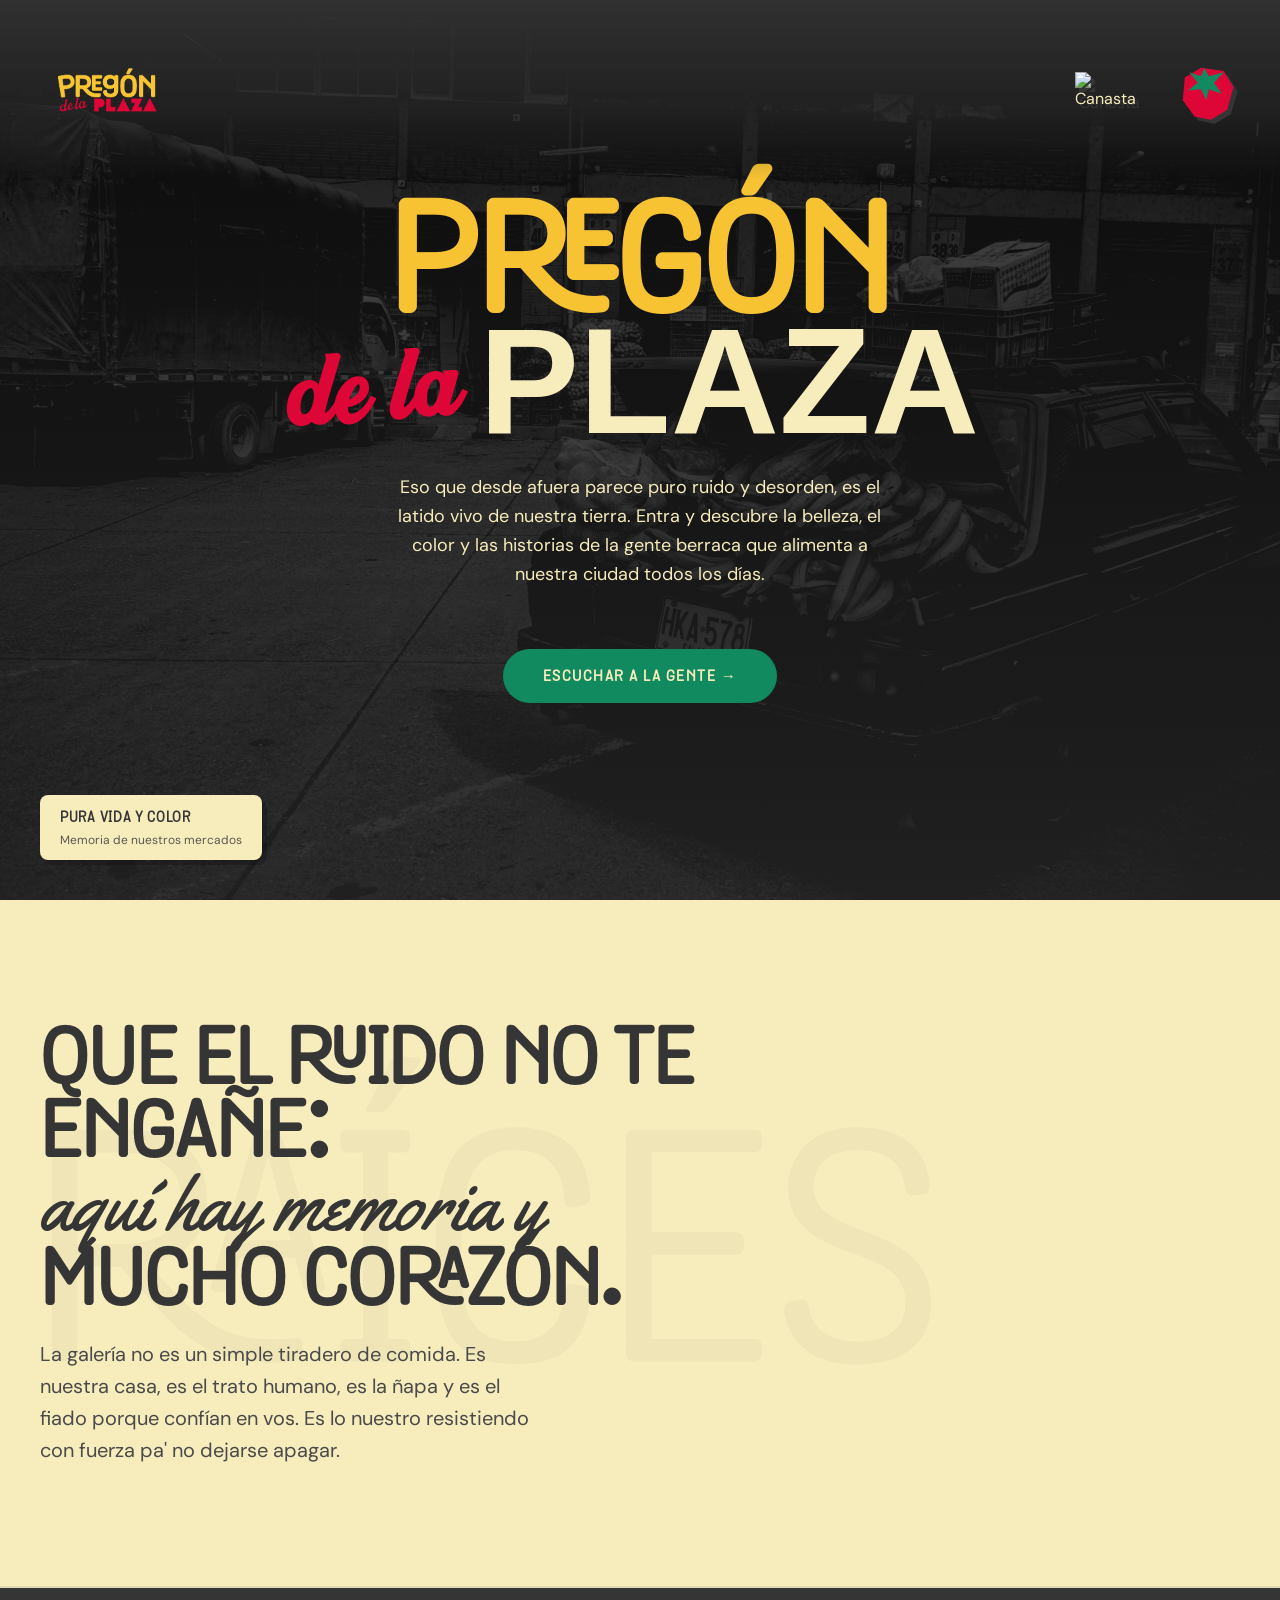
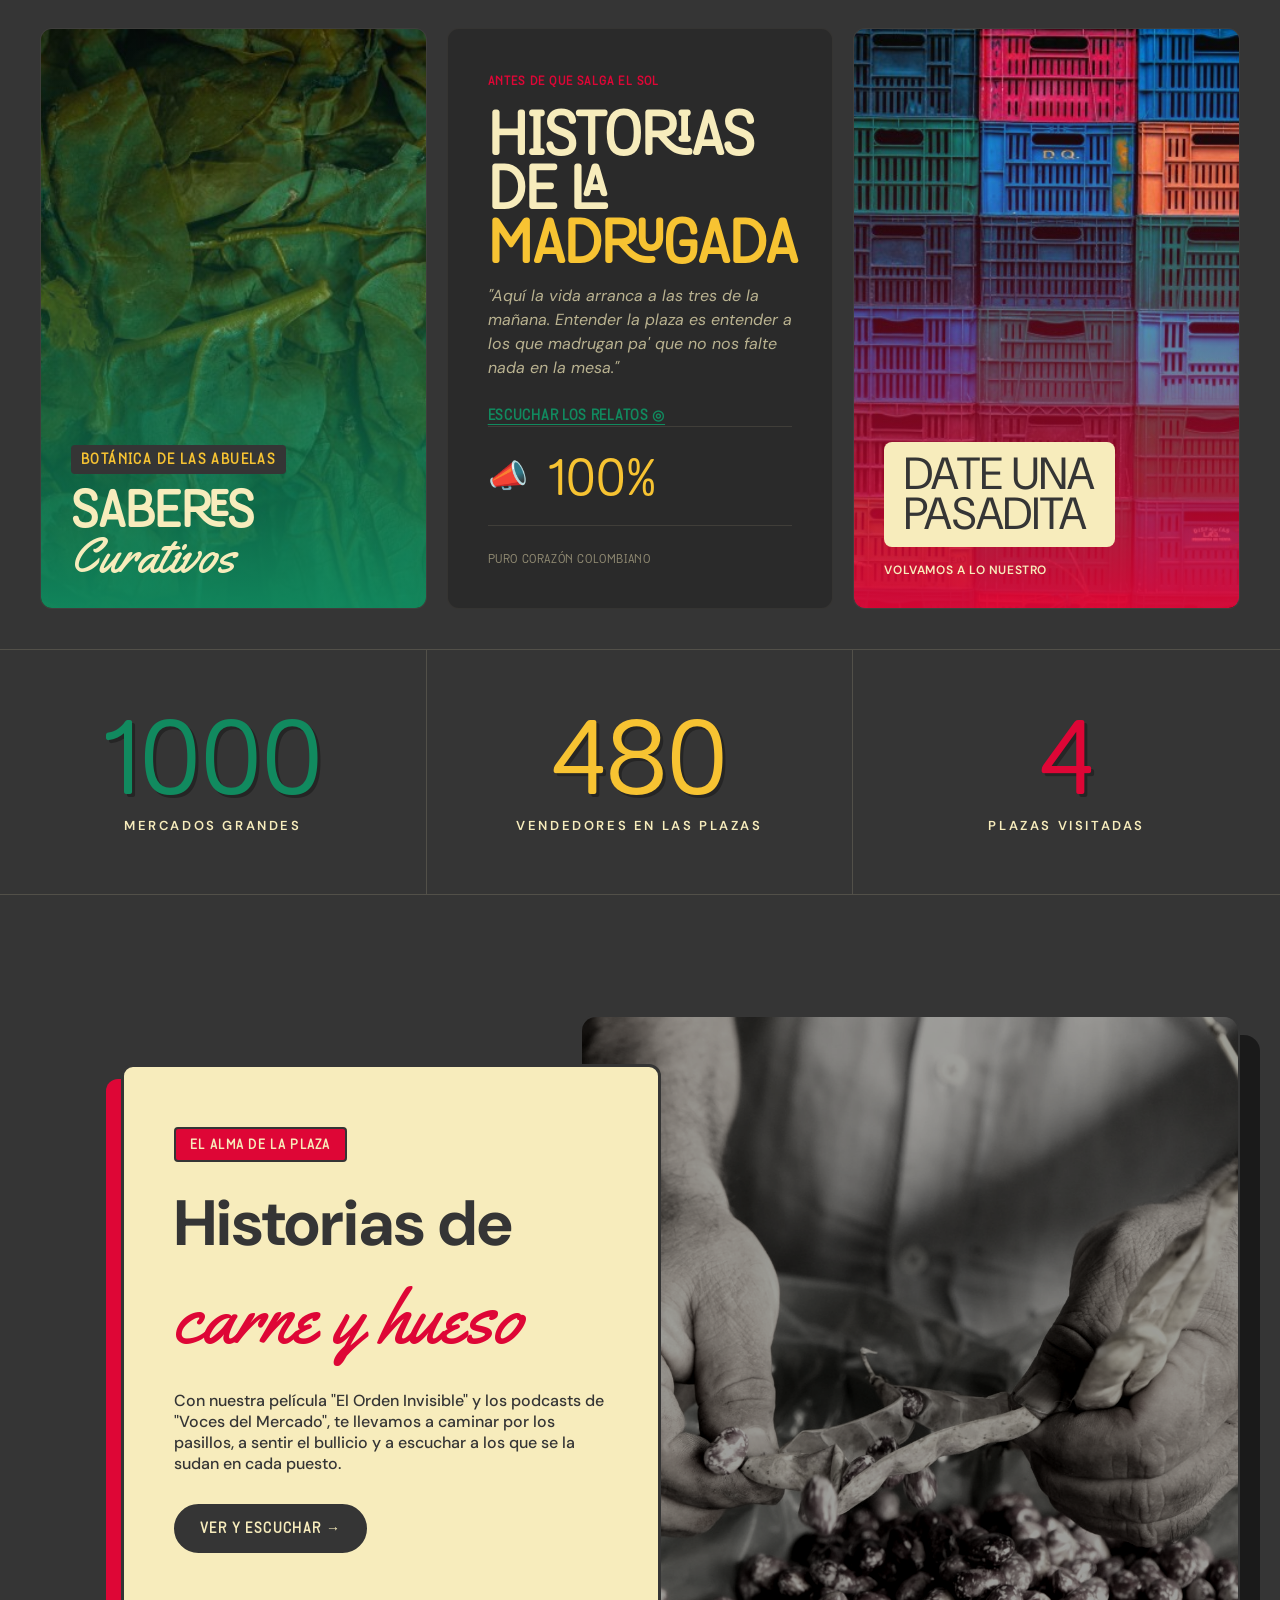
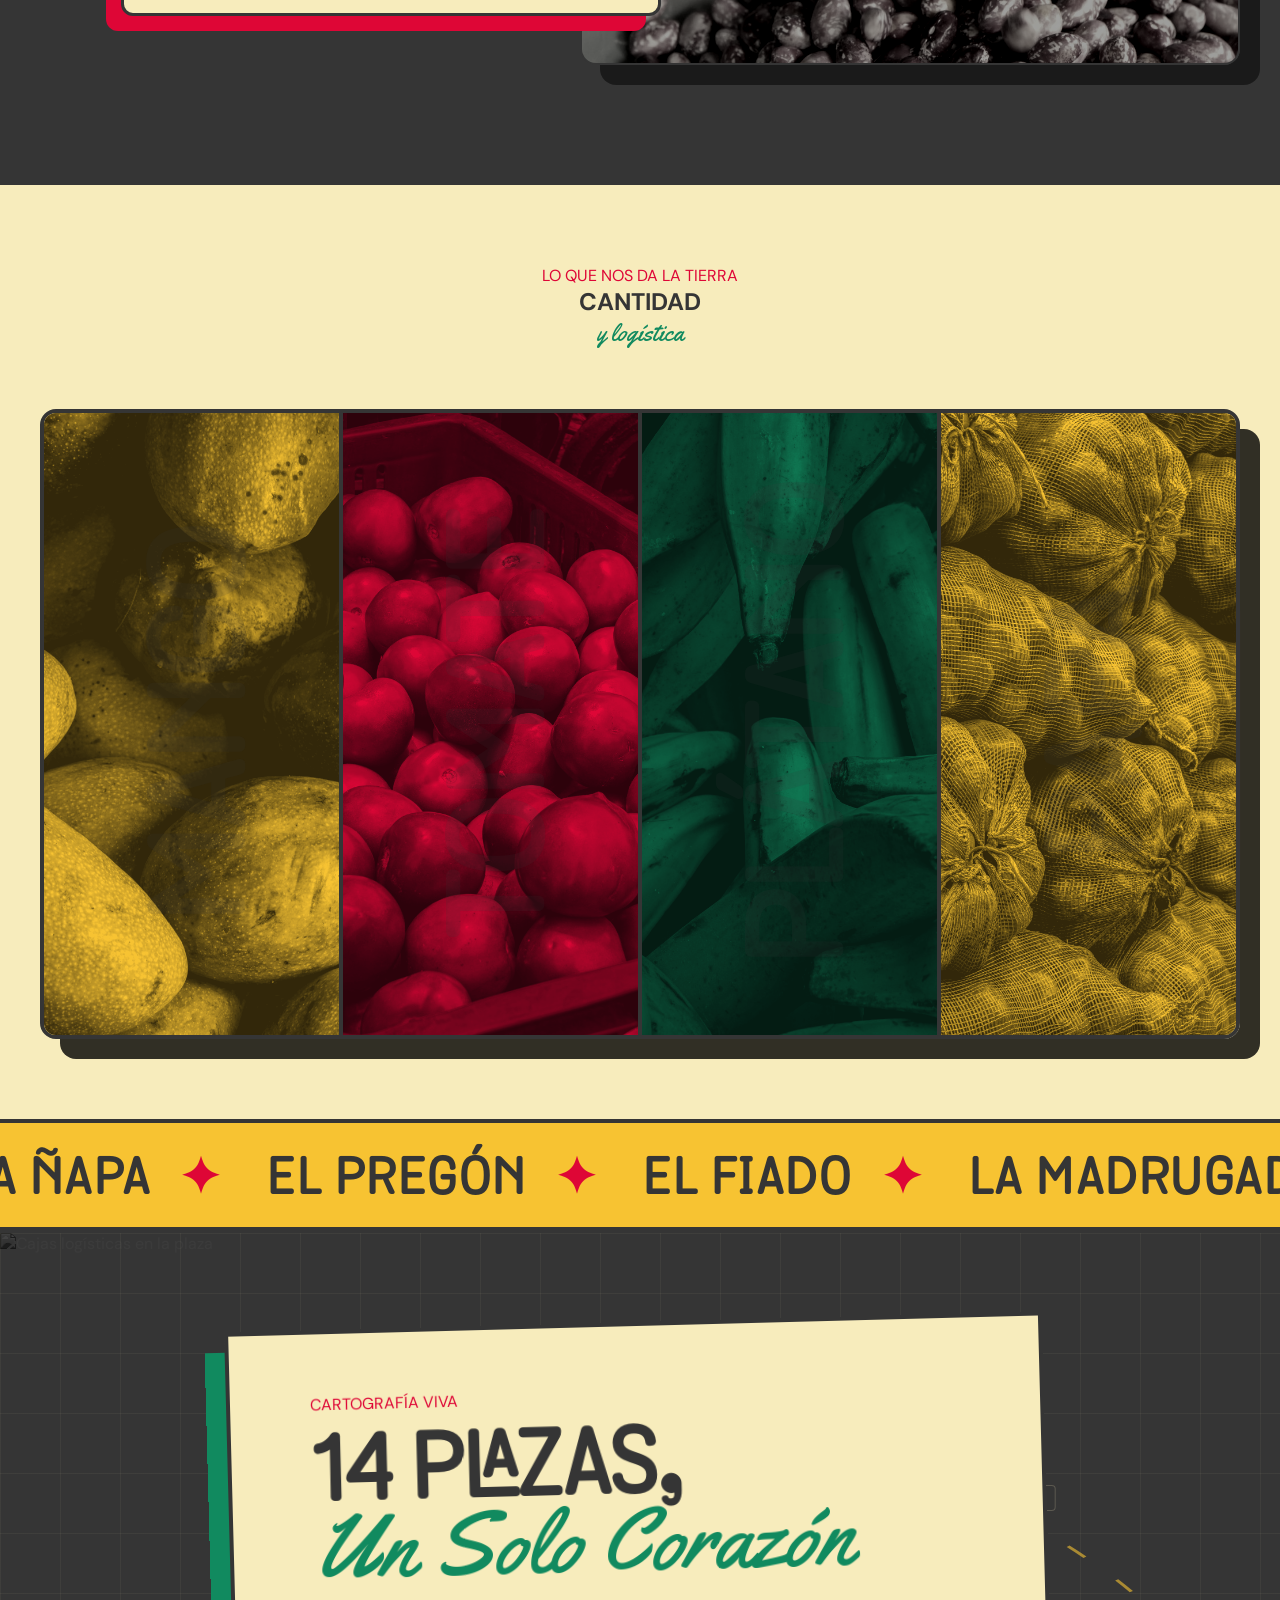
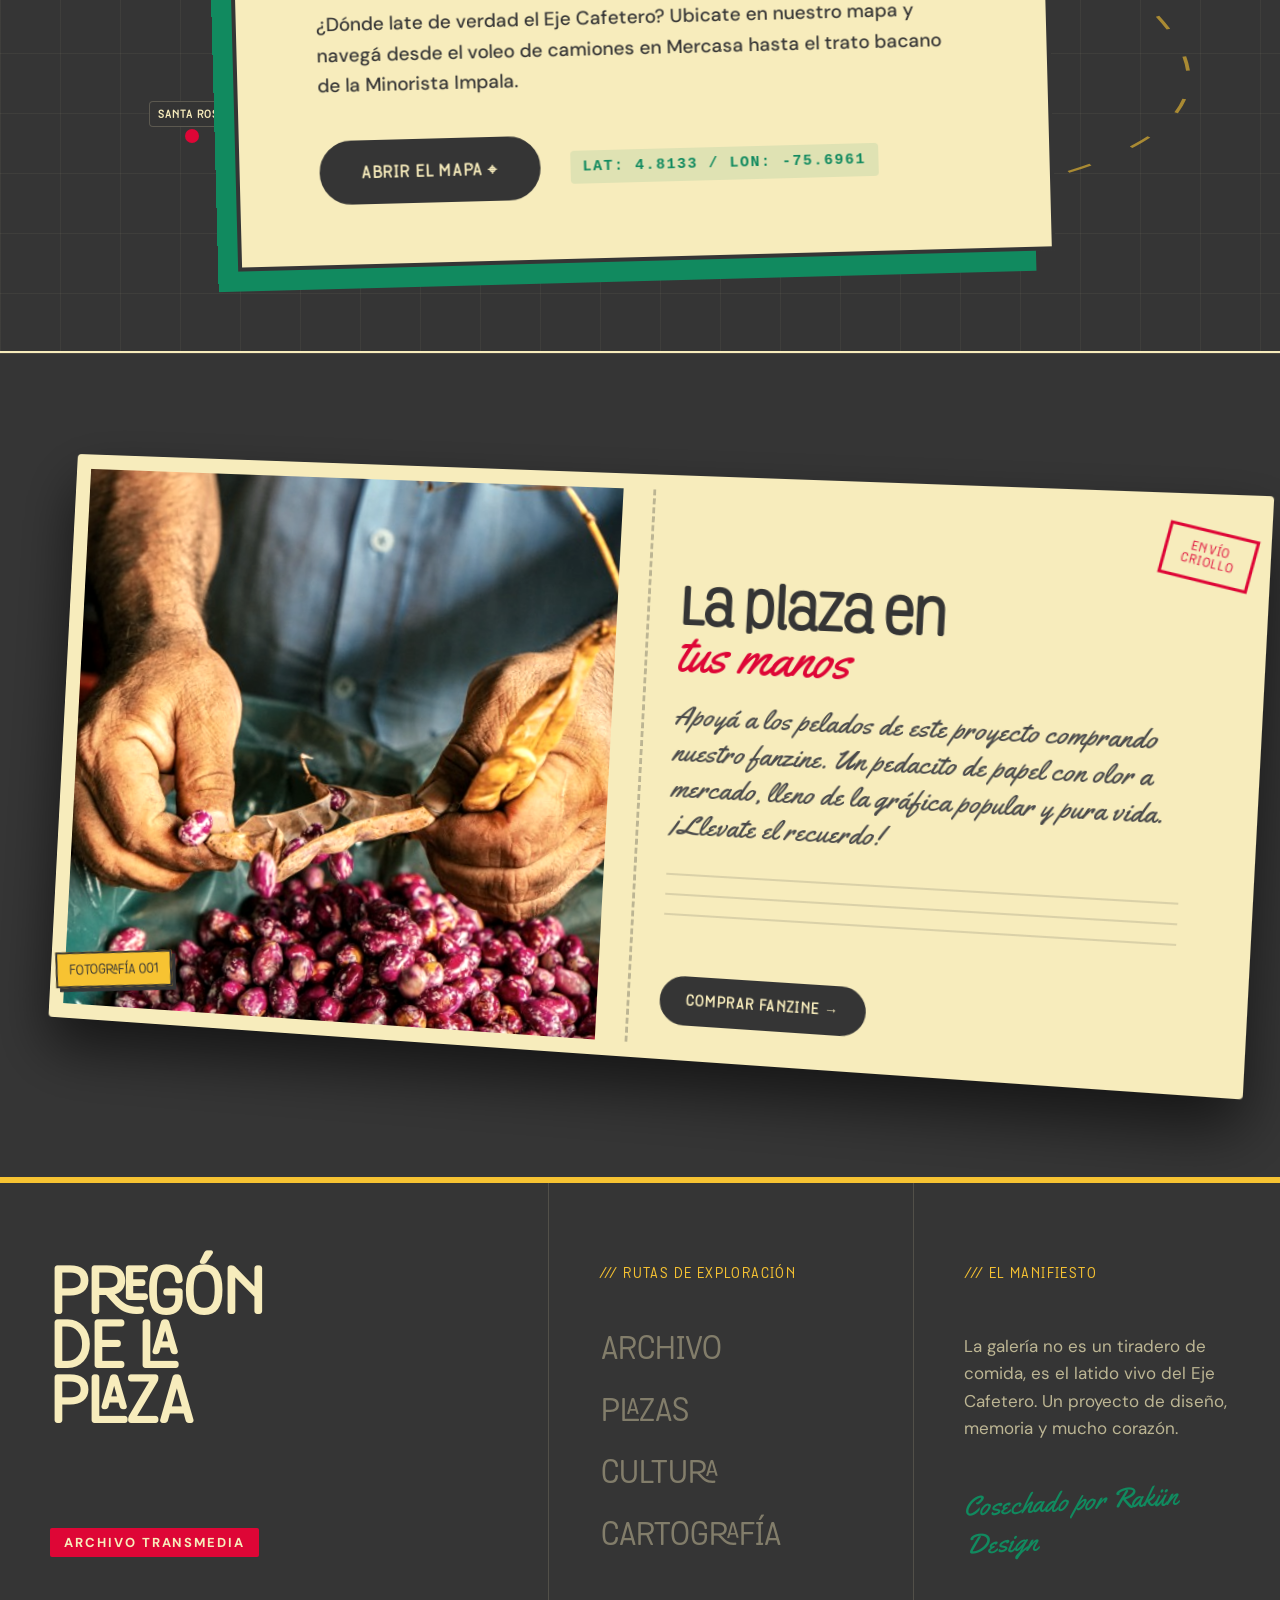
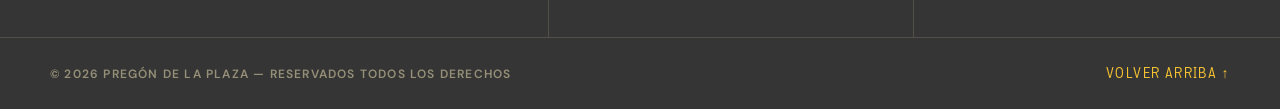
==== commit 8ea247ab: "fix: varias cosas" ====
--- a/index.html
+++ b/index.html
@@ -335,7 +335,7 @@
       <span class="pin-label">IMPALA</span>
     </div>
     <div class="map-pin pulse-red" style="top: 70%; left: 15%;">
-      <span class="pin-label">CUBA</span>
+      <span class="pin-label">SANTA ROSA</span>
     </div>
   </div>
 
--- a/style.css
+++ b/style.css
@@ -3795,4 +3795,263 @@
   .modal-doc-body, .modal-doc-header, .modal-doc-footer { padding: 25px 20px; }
   .modal-images-grid { grid-template-columns: 1fr; }
   .modal-doc-footer { flex-direction: column; gap: 25px; text-align: center; }
+}
+
+/* ==========================================================================
+   SECCIÓN SEPARADA: PLAZAS Y CALCULADORA INTERACTIVA DE MERCADO
+   ========================================================================== */
+.plazas-hero-compact {
+  padding: 160px 40px 60px;
+  text-align: center;
+  background: var(--carbon);
+  border-bottom: 4px solid var(--carbon);
+}
+.plazas-page-title {
+  font-family: var(--font-disp);
+  font-size: clamp(60px, 9vw, 130px);
+  text-transform: uppercase;
+  color: var(--yellow);
+  line-height: 0.85;
+  margin: 15px 0;
+}
+.plazas-page-intro {
+  font-size: 19px;
+  max-width: 650px;
+  margin: 0 auto;
+  color: var(--bone);
+  line-height: 1.6;
+  opacity: 0.9;
+}
+
+/* Directorio de Plazas */
+.plazas-grid-section {
+  background: var(--carbon);
+  padding: 0 40px 100px 40px;
+}
+.plazas-directorio-grid {
+  display: grid;
+  grid-template-columns: repeat(auto-fit, minmax(280px, 1fr));
+  gap: 30px;
+  max-width: 1500px;
+  margin: 0 auto;
+}
+
+.plaza-card-brutal {
+  background: var(--bone);
+  border: 4px solid var(--carbon);
+  box-shadow: 12px 12px 0px var(--carbon);
+  overflow: hidden;
+  position: relative;
+  transition: transform 0.4s cubic-bezier(0.25, 1, 0.5, 1), box-shadow 0.4s ease;
+}
+.plaza-card-brutal:hover {
+  transform: translate(-4px, -4px);
+  box-shadow: 18px 18px 0px var(--green);
+}
+
+.plaza-card-img-wrap {
+  width: 100%;
+  height: 480px; /* Fotos altas con mucha presencia */
+  position: relative;
+  overflow: hidden;
+}
+.plaza-card-img {
+  width: 100%;
+  height: 100%;
+  object-fit: cover;
+  filter: grayscale(40%) contrast(1.1);
+  transition: filter 0.4s ease, transform 0.6s ease;
+}
+.plaza-card-brutal:hover .plaza-card-img {
+  filter: grayscale(0%) contrast(1.1);
+  transform: scale(1.03);
+}
+
+.plaza-card-overlay {
+  position: absolute;
+  inset: 0;
+  background: linear-gradient(to top, rgba(var(--rgb-carbon), 0.95) 0%, rgba(var(--rgb-carbon), 0.3) 50%, transparent 100%);
+  display: flex;
+  align-items: flex-end;
+  padding: 30px;
+}
+.plaza-meta-city {
+  font-family: var(--font-body);
+  font-size: 12px;
+  font-weight: bold;
+  letter-spacing: 0.15em;
+  color: var(--yellow);
+  display: block;
+  margin-bottom: 5px;
+}
+.plaza-meta-title {
+  font-family: var(--font-disp);
+  font-size: 32px;
+  line-height: 0.95;
+  color: var(--bone);
+  text-transform: uppercase;
+}
+
+/* ============================================
+   ESTILOS DE LA SÚPER CALCULADORA DE MERCADO
+   ============================================ */
+.calc-mercado-section {
+  background: var(--bone);
+  padding: 100px 40px;
+  border-top: 6px dashed var(--carbon);
+  color: var(--carbon);
+}
+.calc-container-layout {
+  display: grid;
+  grid-template-columns: 1.1fr 0.9fr;
+  gap: 60px;
+  max-width: 1300px;
+  margin: 0 auto;
+  align-items: start;
+}
+
+.calc-box-title {
+  font-family: var(--font-disp);
+  font-size: clamp(38px, 5vw, 55px);
+  line-height: 0.9;
+  margin: 15px 0;
+  text-transform: uppercase;
+}
+.calc-box-desc {
+  font-family: var(--font-body);
+  font-size: 16px;
+  color: var(--carbon-light);
+  line-height: 1.5;
+  margin-bottom: 35px;
+}
+
+.calc-form-group {
+  margin-bottom: 25px;
+}
+.calc-label {
+  display: block;
+  font-family: var(--font-disp);
+  font-size: 14px;
+  letter-spacing: 0.05em;
+  margin-bottom: 10px;
+}
+.calc-select-brutal, .calc-input-brutal {
+  width: 100%;
+  border: 3px solid var(--carbon);
+  padding: 14px;
+  font-family: var(--font-body);
+  font-size: 16px;
+  font-weight: bold;
+  background: #fff;
+  outline: none;
+  box-shadow: 4px 4px 0px var(--carbon);
+}
+.calc-select-brutal { cursor: pointer; }
+
+/* Factura Estilo Tiquete Físico */
+.calc-factura-ticket {
+  background: #fffdeb; /* Blanco de papel de impresora térmica viejo */
+  border: 4px solid var(--carbon);
+  box-shadow: 15px 15px 0px var(--carbon);
+  padding: 40px 30px;
+  position: relative;
+}
+.calc-factura-ticket::after {
+  /* Efecto troquelado de papel abajo */
+  content: ""; position: absolute; bottom: -10px; left: 0; right: 0; height: 10px;
+  background-image: repeating-linear-gradient(45deg, transparent, transparent 4px, #fffdeb 4px, #fffdeb 8px), repeating-linear-gradient(-45deg, transparent, transparent 4px, #fffdeb 4px, #fffdeb 8px);
+}
+
+.ticket-header {
+  text-align: center;
+  font-family: monospace;
+  font-weight: bold;
+  font-size: 13px;
+  display: flex;
+  flex-direction: column;
+  gap: 5px;
+  margin-bottom: 25px;
+}
+.ticket-brand { font-size: 16px; font-weight: 900; color: var(--red); }
+.ticket-divider-dashed {
+  border-top: 3px dashed var(--carbon);
+  margin-top: 15px;
+  width: 100%;
+}
+
+.ticket-items-body {
+  min-height: 150px;
+  display: flex;
+  flex-direction: column;
+  gap: 12px;
+}
+.ticket-empty-text {
+  font-family: var(--font-script);
+  font-size: 32px;
+  color: var(--red);
+  text-align: center;
+  margin-top: 40px;
+  transform: rotate(-2deg);
+}
+
+/* Filas de la factura */
+.ticket-row {
+  display: flex;
+  justify-content: space-between;
+  font-family: monospace;
+  font-size: 15px;
+  font-weight: bold;
+}
+.ticket-row-name { flex-grow: 1; }
+.ticket-row-price { font-weight: 900; margin-left: 15px; }
+
+.ticket-total-row {
+  display: flex;
+  justify-content: space-between;
+  align-items: center;
+  padding-top: 15px;
+}
+.total-label { font-family: var(--font-disp); font-size: 18px; }
+.total-amount { font-family: var(--font-disp); font-size: 32px; color: var(--green); }
+
+.ticket-napa-stamp {
+  font-family: var(--font-script);
+  font-size: 36px;
+  color: var(--green);
+  text-align: center;
+  margin: 15px 0;
+  transform: rotate(-4deg);
+}
+
+.btn-clear-ticket {
+  width: 100%;
+  text-align: center;
+  font-family: monospace;
+  font-size: 12px;
+  font-weight: bold;
+  text-decoration: underline;
+  margin-top: 20px;
+  cursor: pointer;
+  opacity: 0.6;
+  transition: opacity 0.3s;
+}
+.btn-clear-ticket:hover { opacity: 1; color: var(--red); }
+
+@media (max-width: 960px) {
+  .calc-container-layout { grid-template-columns: 1fr; gap: 40px; }
+  .plaza-card-img-wrap { height: 350px; }
+}
+
+/* Ponemos Producto y Kilos lado a lado para optimizar espacio */
+.calc-inputs-row {
+  display: grid;
+  grid-template-columns: 2fr 1fr; /* Producto es más ancho que kilos */
+  gap: 20px;
+}
+
+/* En celulares hacemos que se apilen uno sobre otro */
+@media (max-width: 600px) {
+  .calc-inputs-row {
+    grid-template-columns: 1fr;
+  }
 }
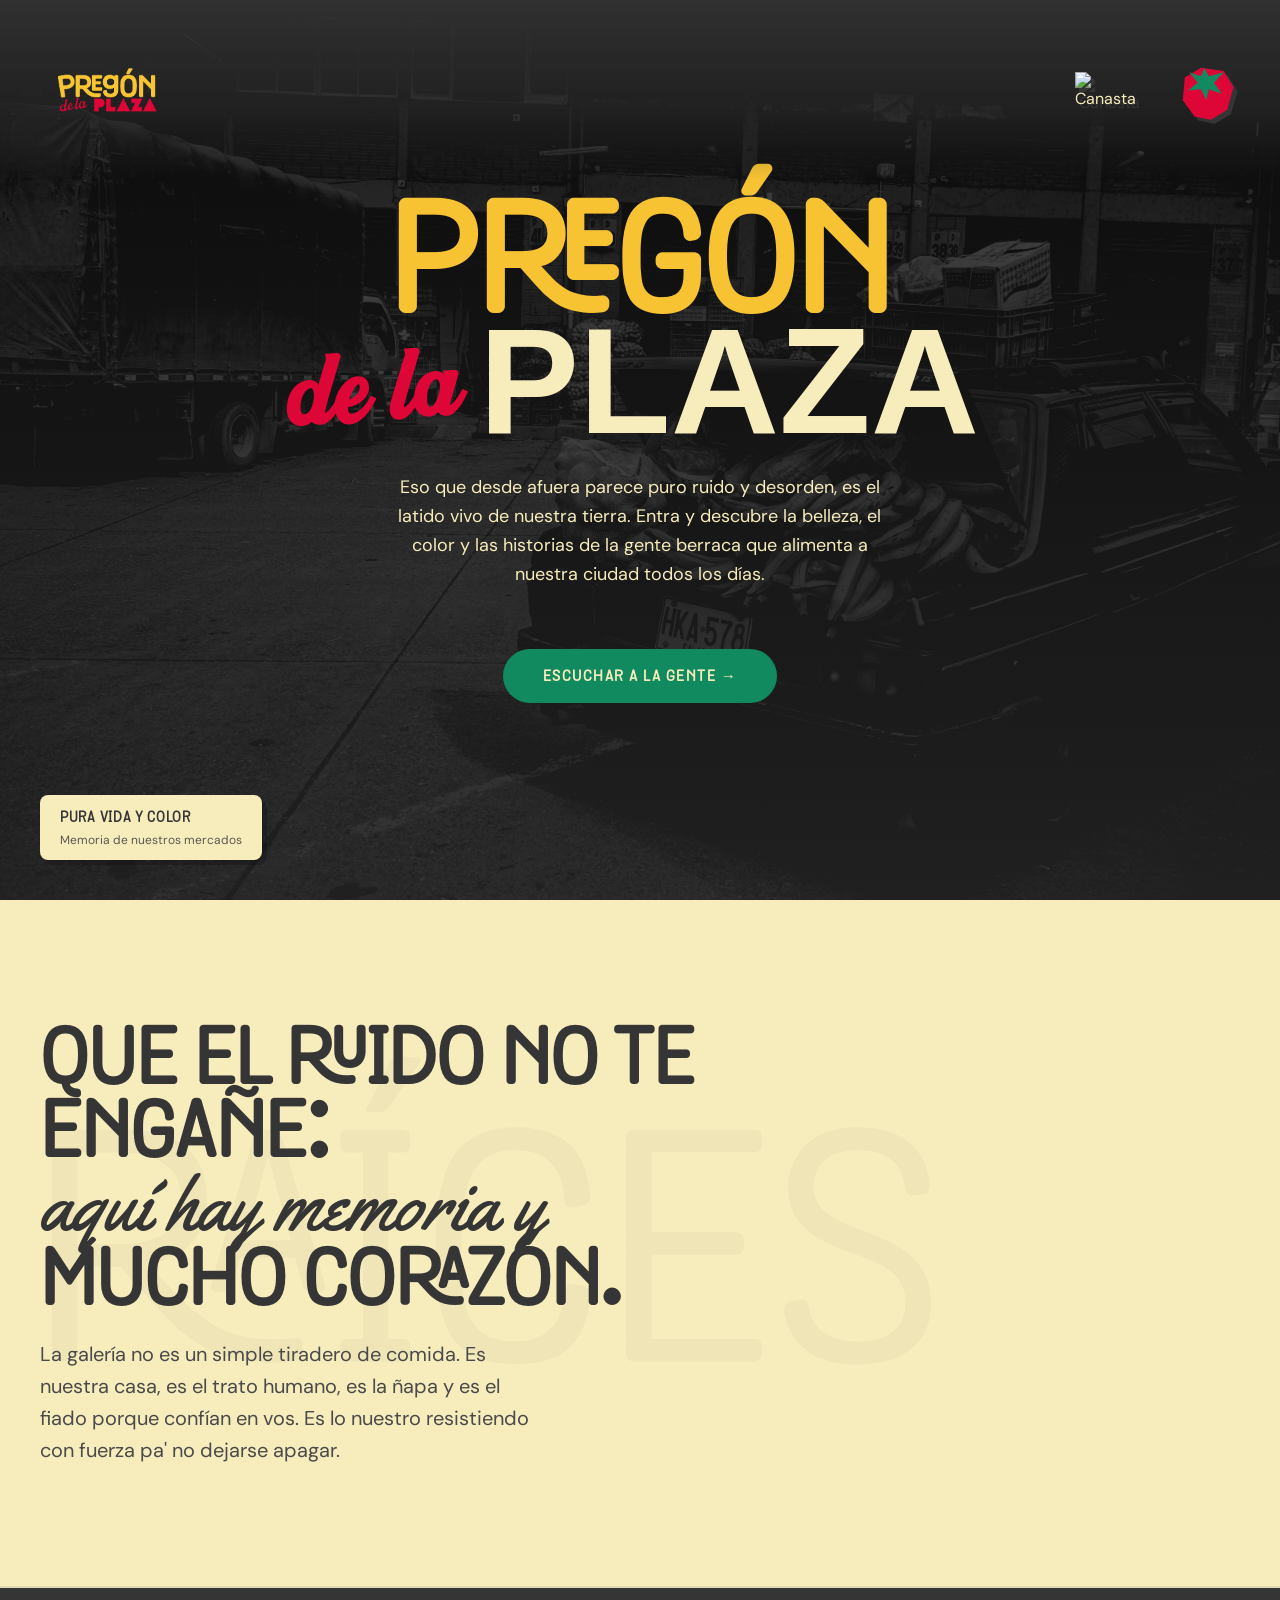
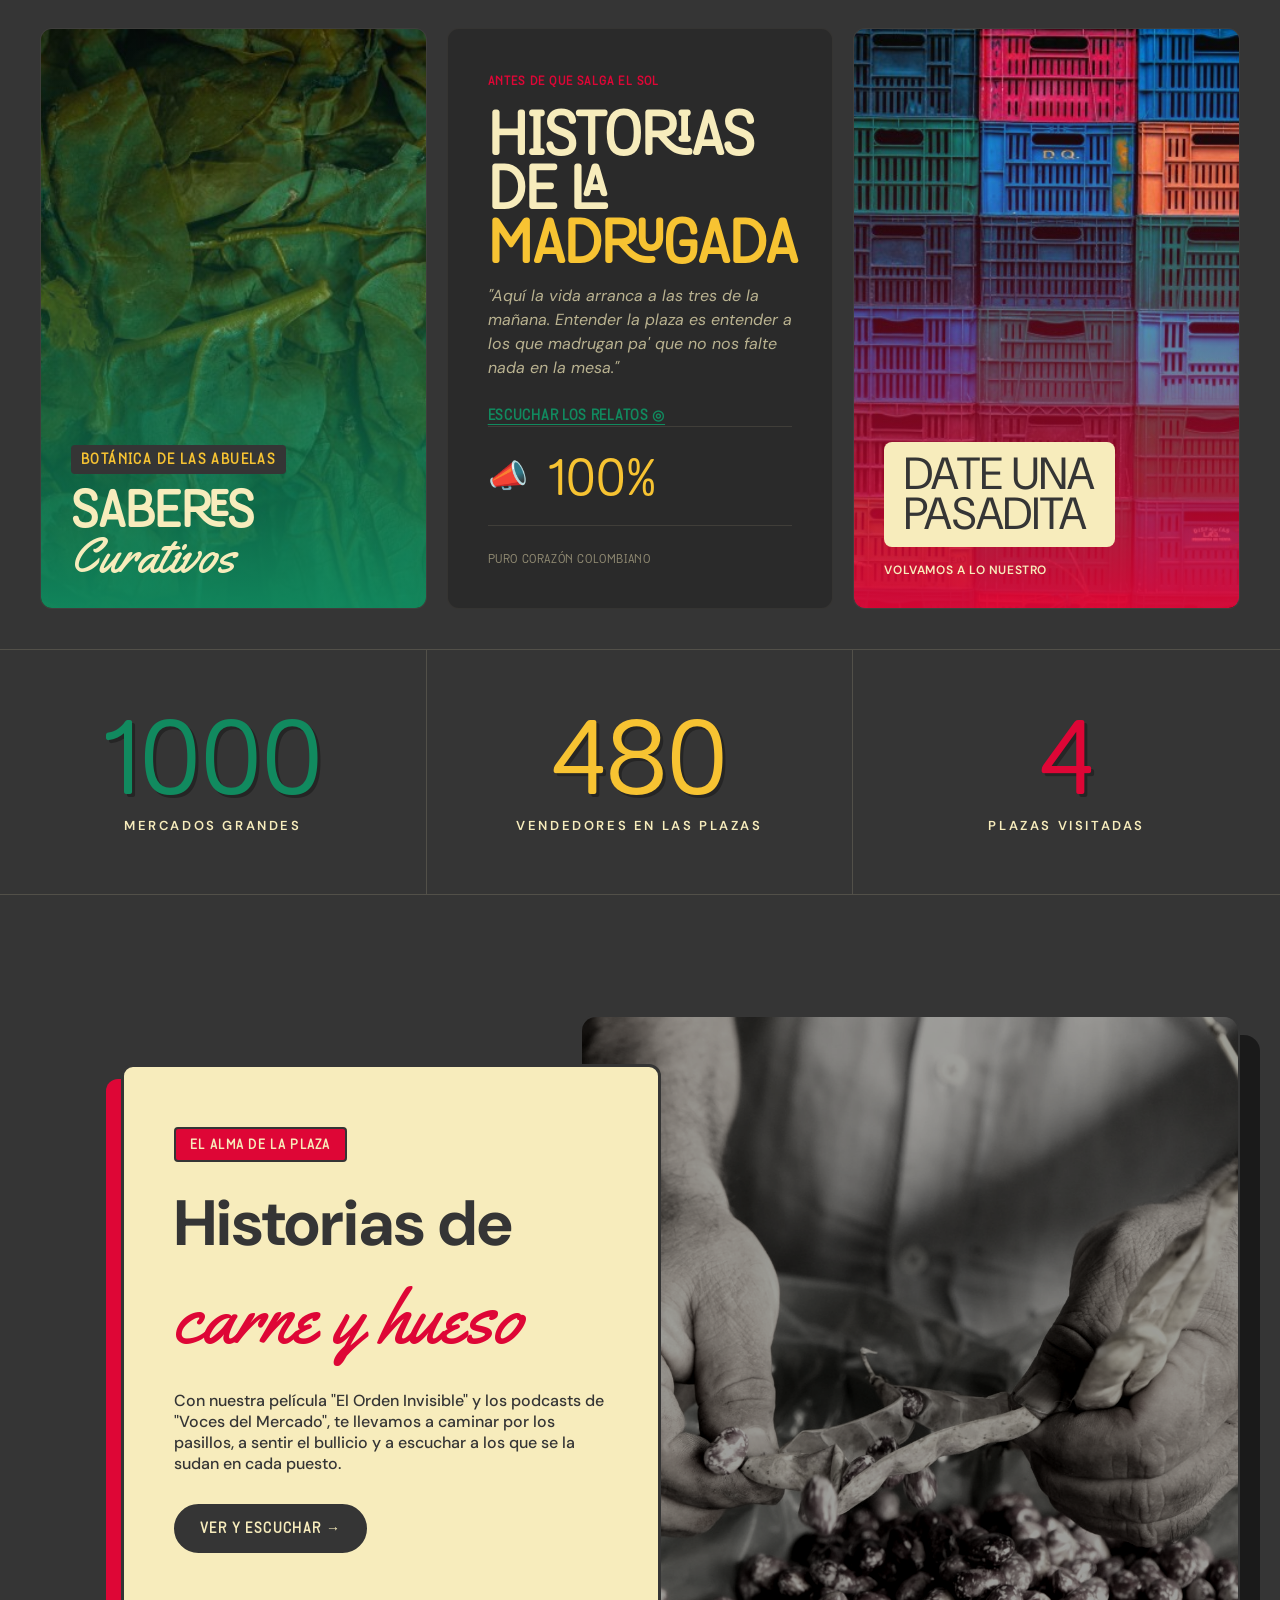
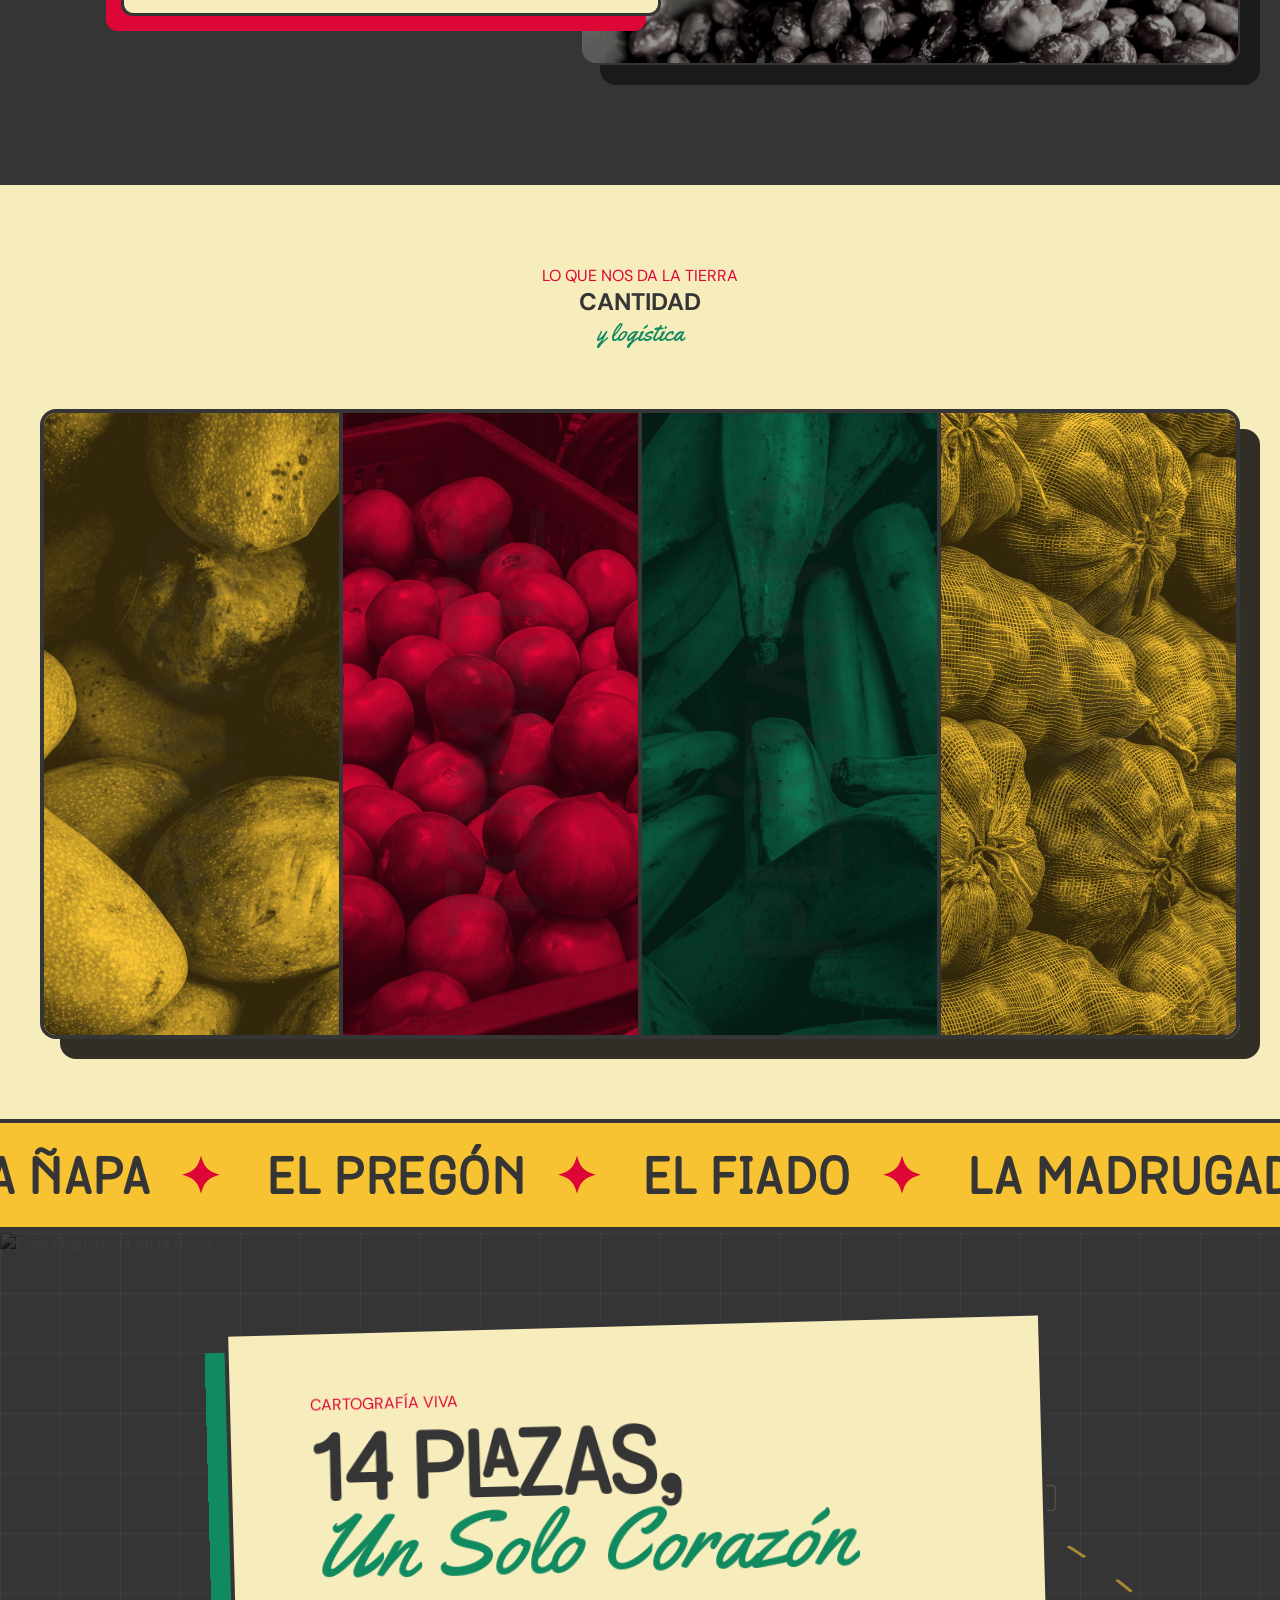
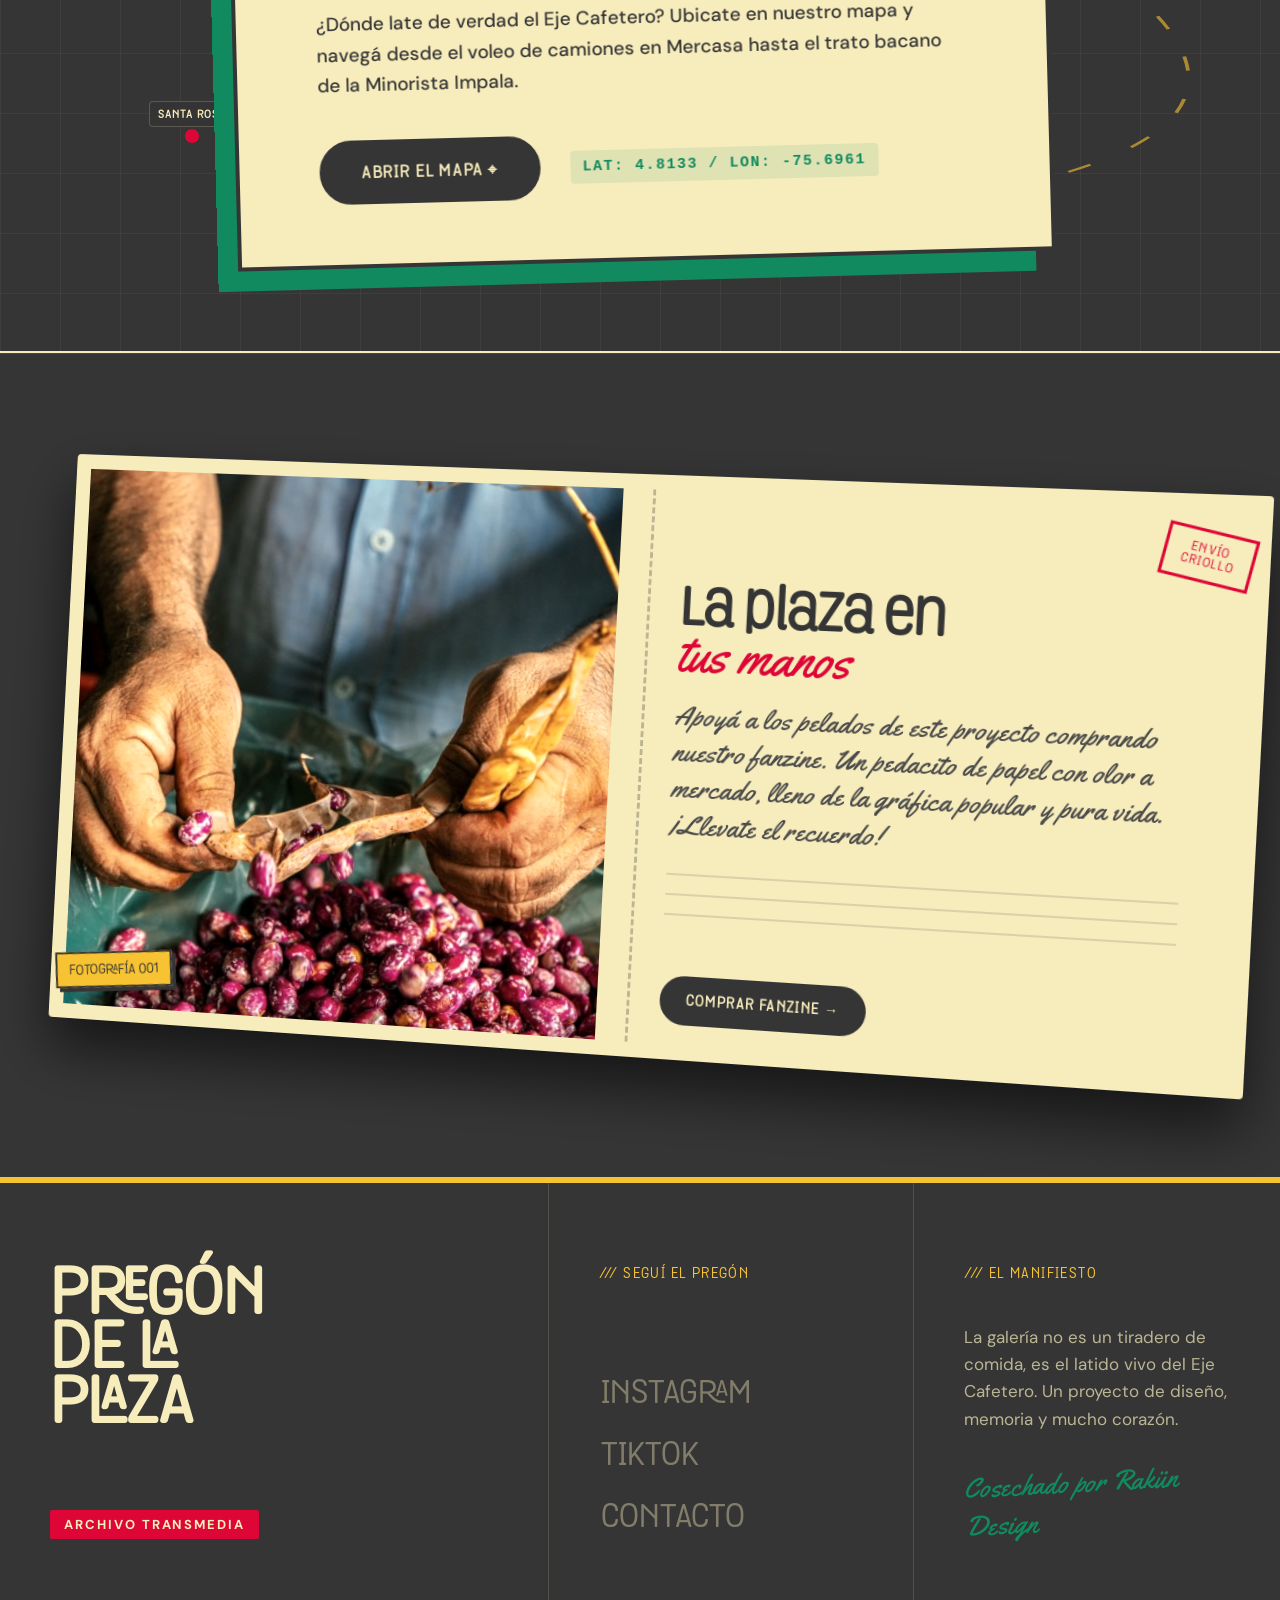
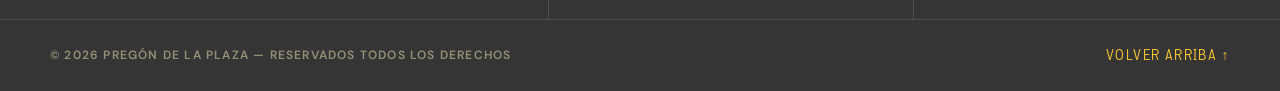
==== commit 66f23ff9: "fix: varias cosas" ====
--- a/index.html
+++ b/index.html
@@ -401,14 +401,12 @@
       <div class="terminal-badge">ARCHIVO TRANSMEDIA</div>
     </div>
     
-    <!-- Cuadrante 2: Directorio de Navegación -->
     <div class="footer-cell nav-cell">
-      <span class="cell-label">/// RUTAS DE EXPLORACIÓN</span>
+      <span class="cell-label">/// SEGUÍ EL PREGÓN</span>
       <ul class="terminal-links">
-        <li><a href="index.html">ARCHIVO</a></li>
-        <li><a href="plazas.html">PLAZAS</a></li>
-        <li><a href="narrativas.html">CULTURA</a></li>
-        <li><a href="mapa.html">CARTOGRAFÍA</a></li>
+        <li><a href="#" target="_blank">INSTAGRAM</a></li>
+        <li><a href="#" target="_blank">TIKTOK</a></li>
+        <li><a href="mailto:hola@pregon.com">CONTACTO</a></li>
       </ul>
     </div>
     
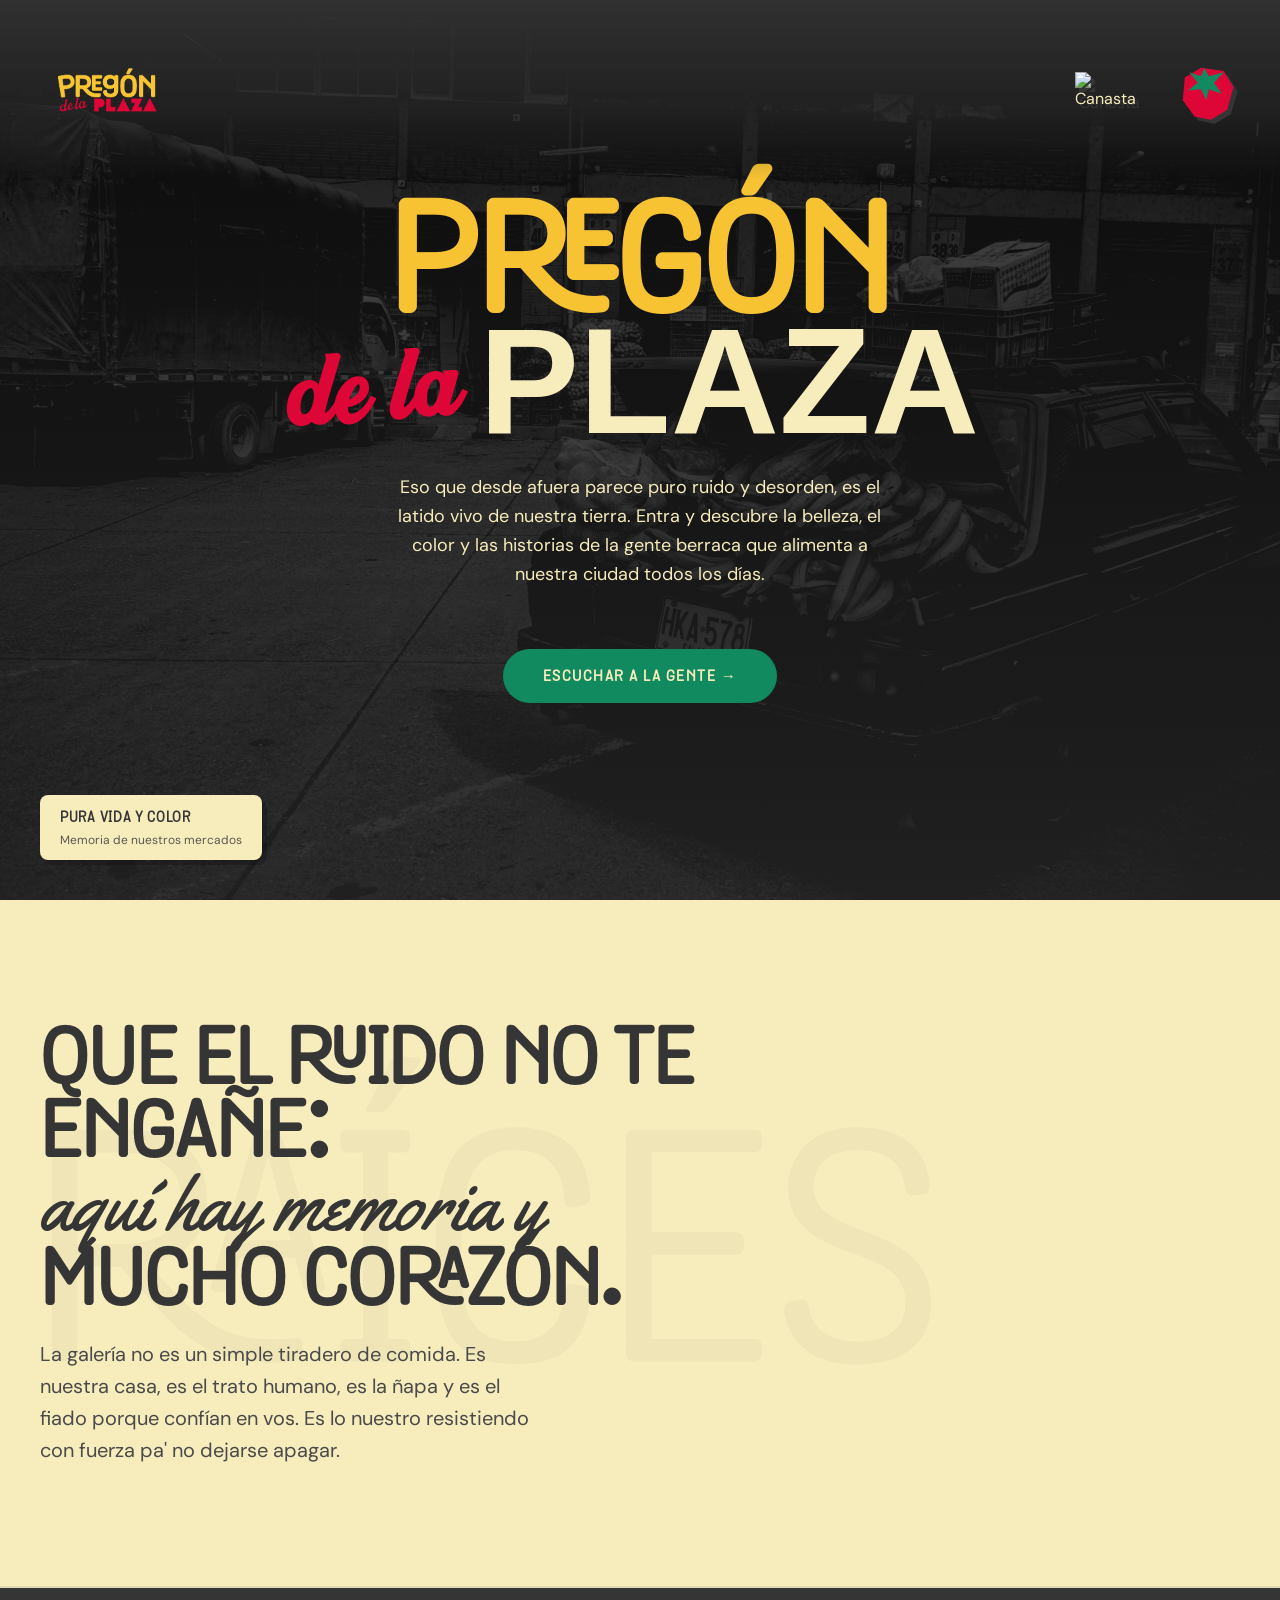
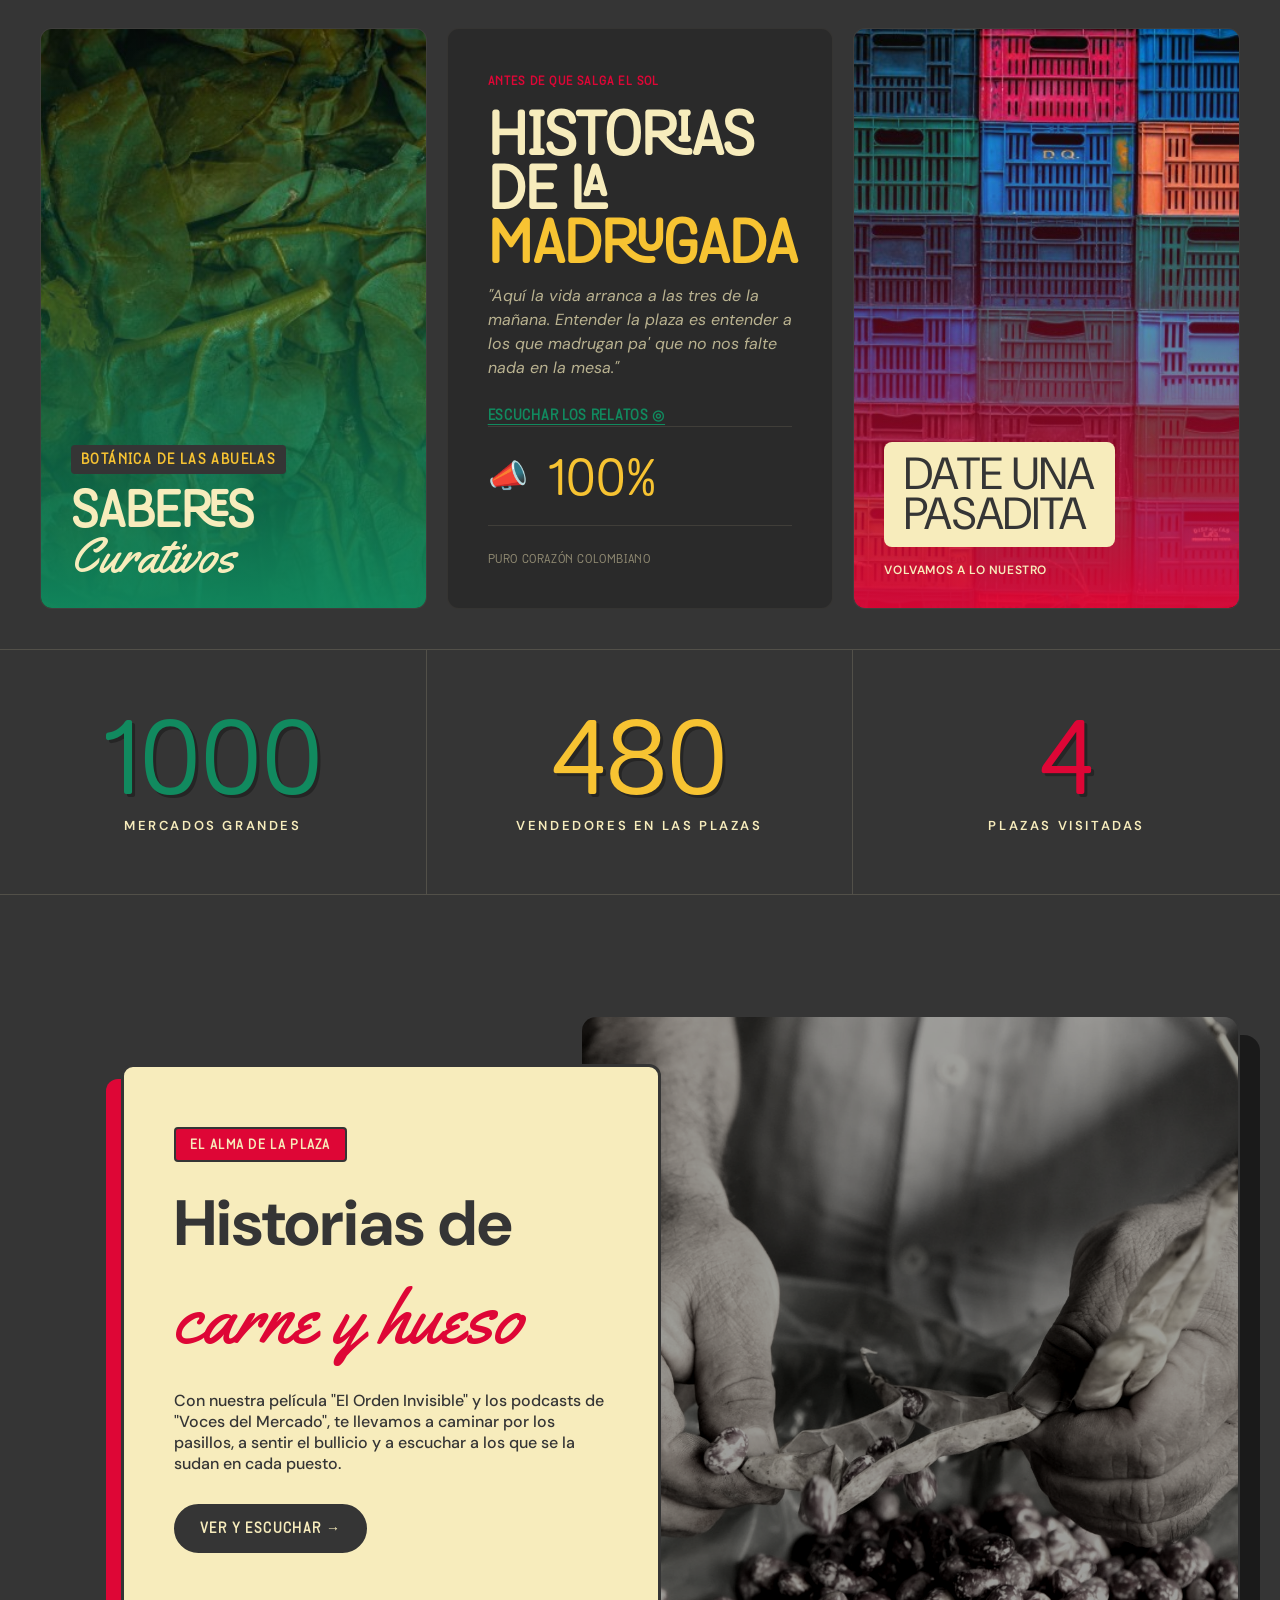
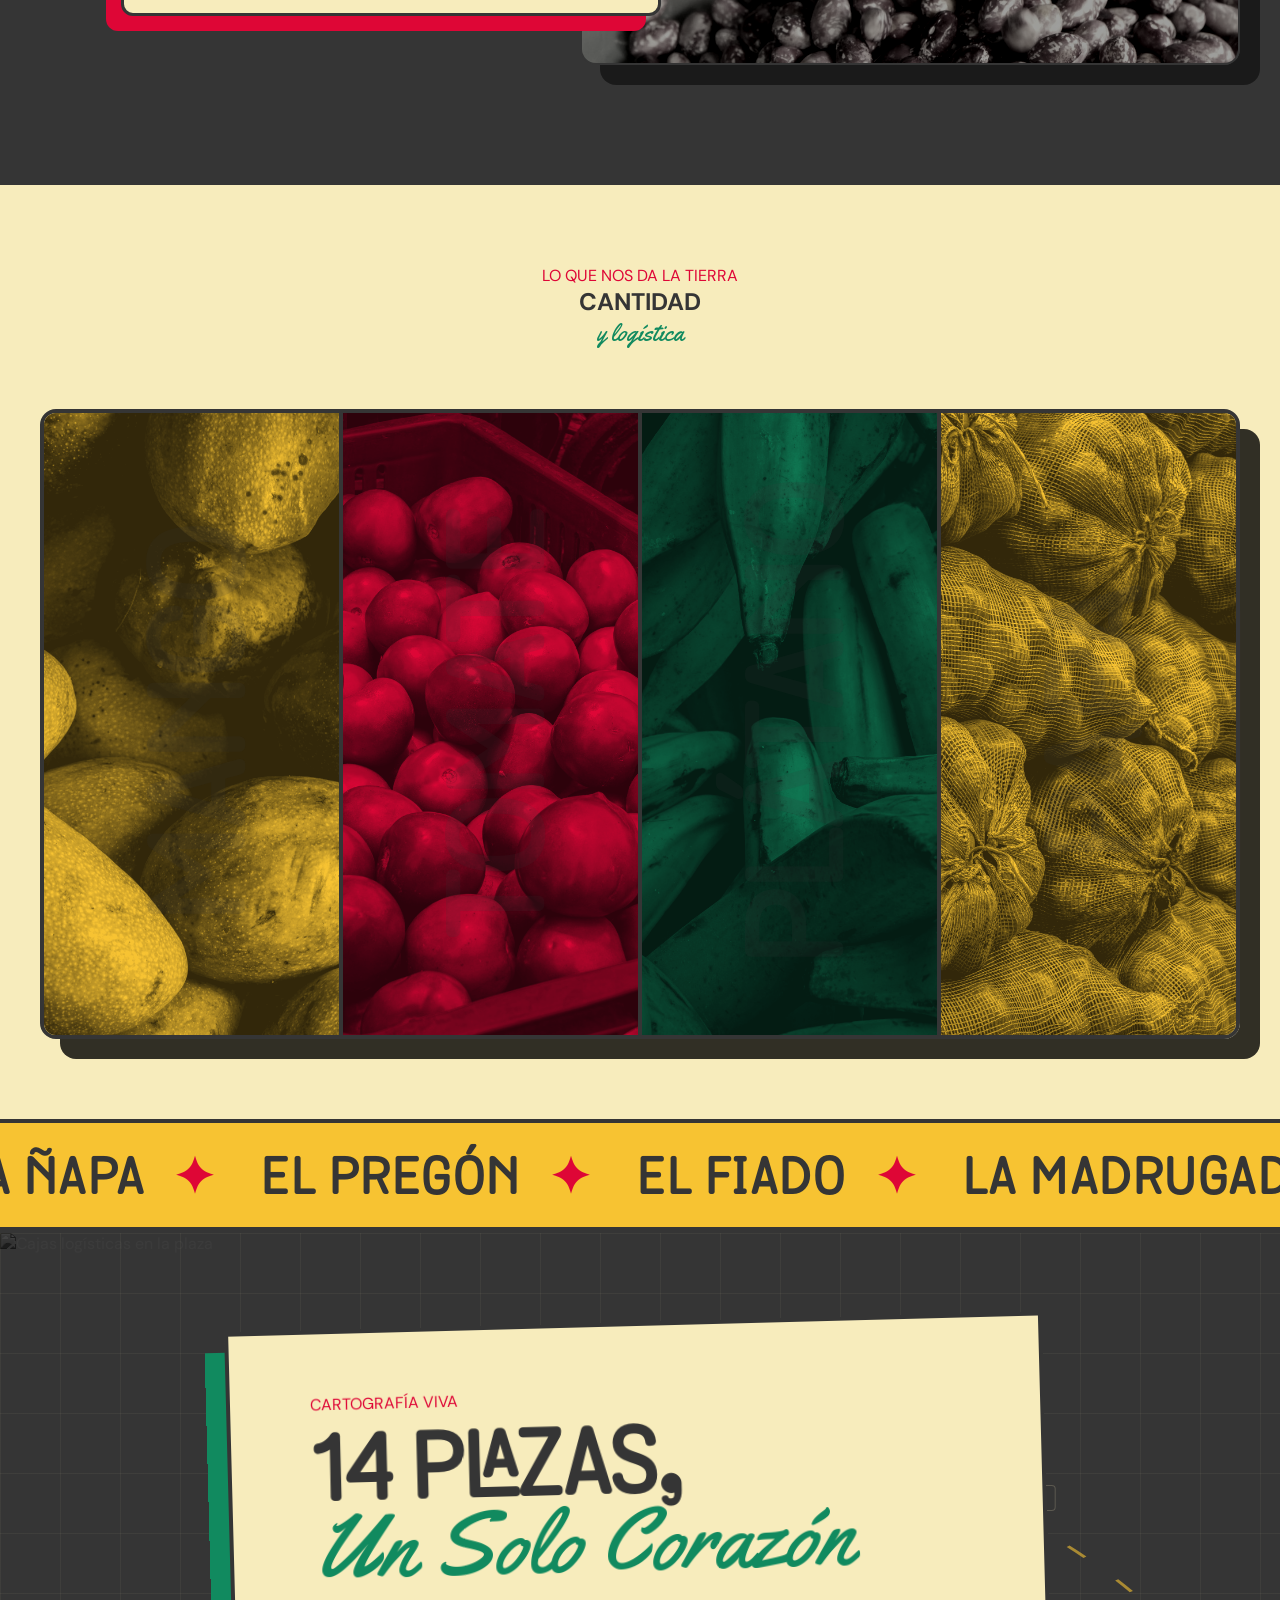
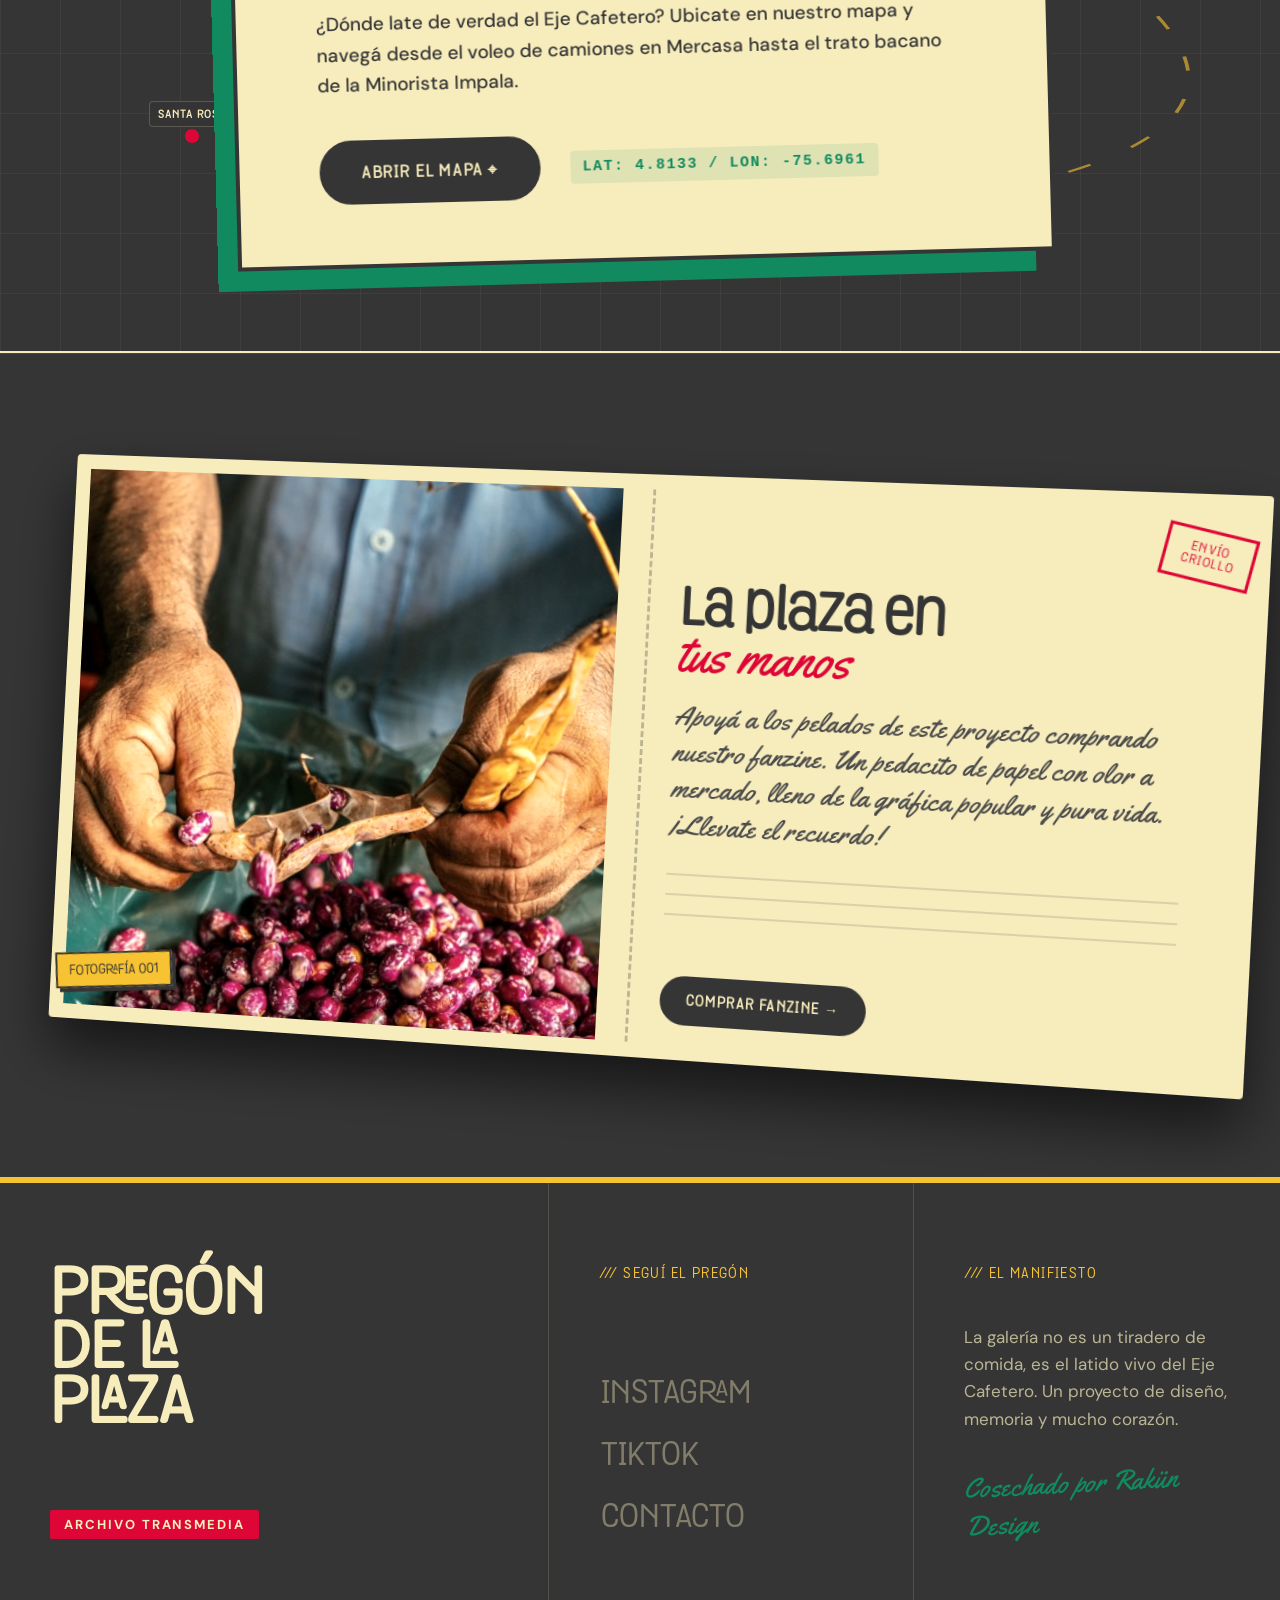
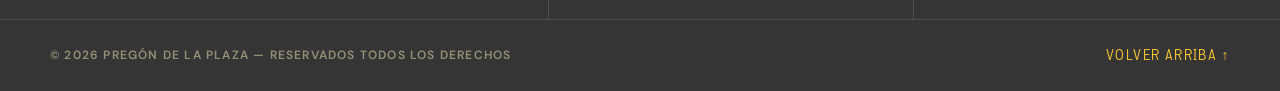
==== commit bd16f3cf: "fix: varias cosas" ====
--- a/index.html
+++ b/index.html
@@ -88,7 +88,7 @@
           <p class="menu-desc">Los tres pelados apasionados por recoger y contar la memoria de nuestra tierra.</p>
         </div>
         <div class="hover-tiles">
-          <img src="IMAGENES/Alex.JPG" class="tile tile-1" alt="Equipo 1">
+          <img src="IMAGENES/fotos editadas/platano2.jpg" class="tile tile-1" alt="Equipo 1">
           <img src="IMAGENES/Wilmer.JPG" class="tile tile-2" alt="Equipo 2">
           <img src="IMAGENES/Salome.JPG" class="tile tile-3" alt="Equipo 3">
         </div>
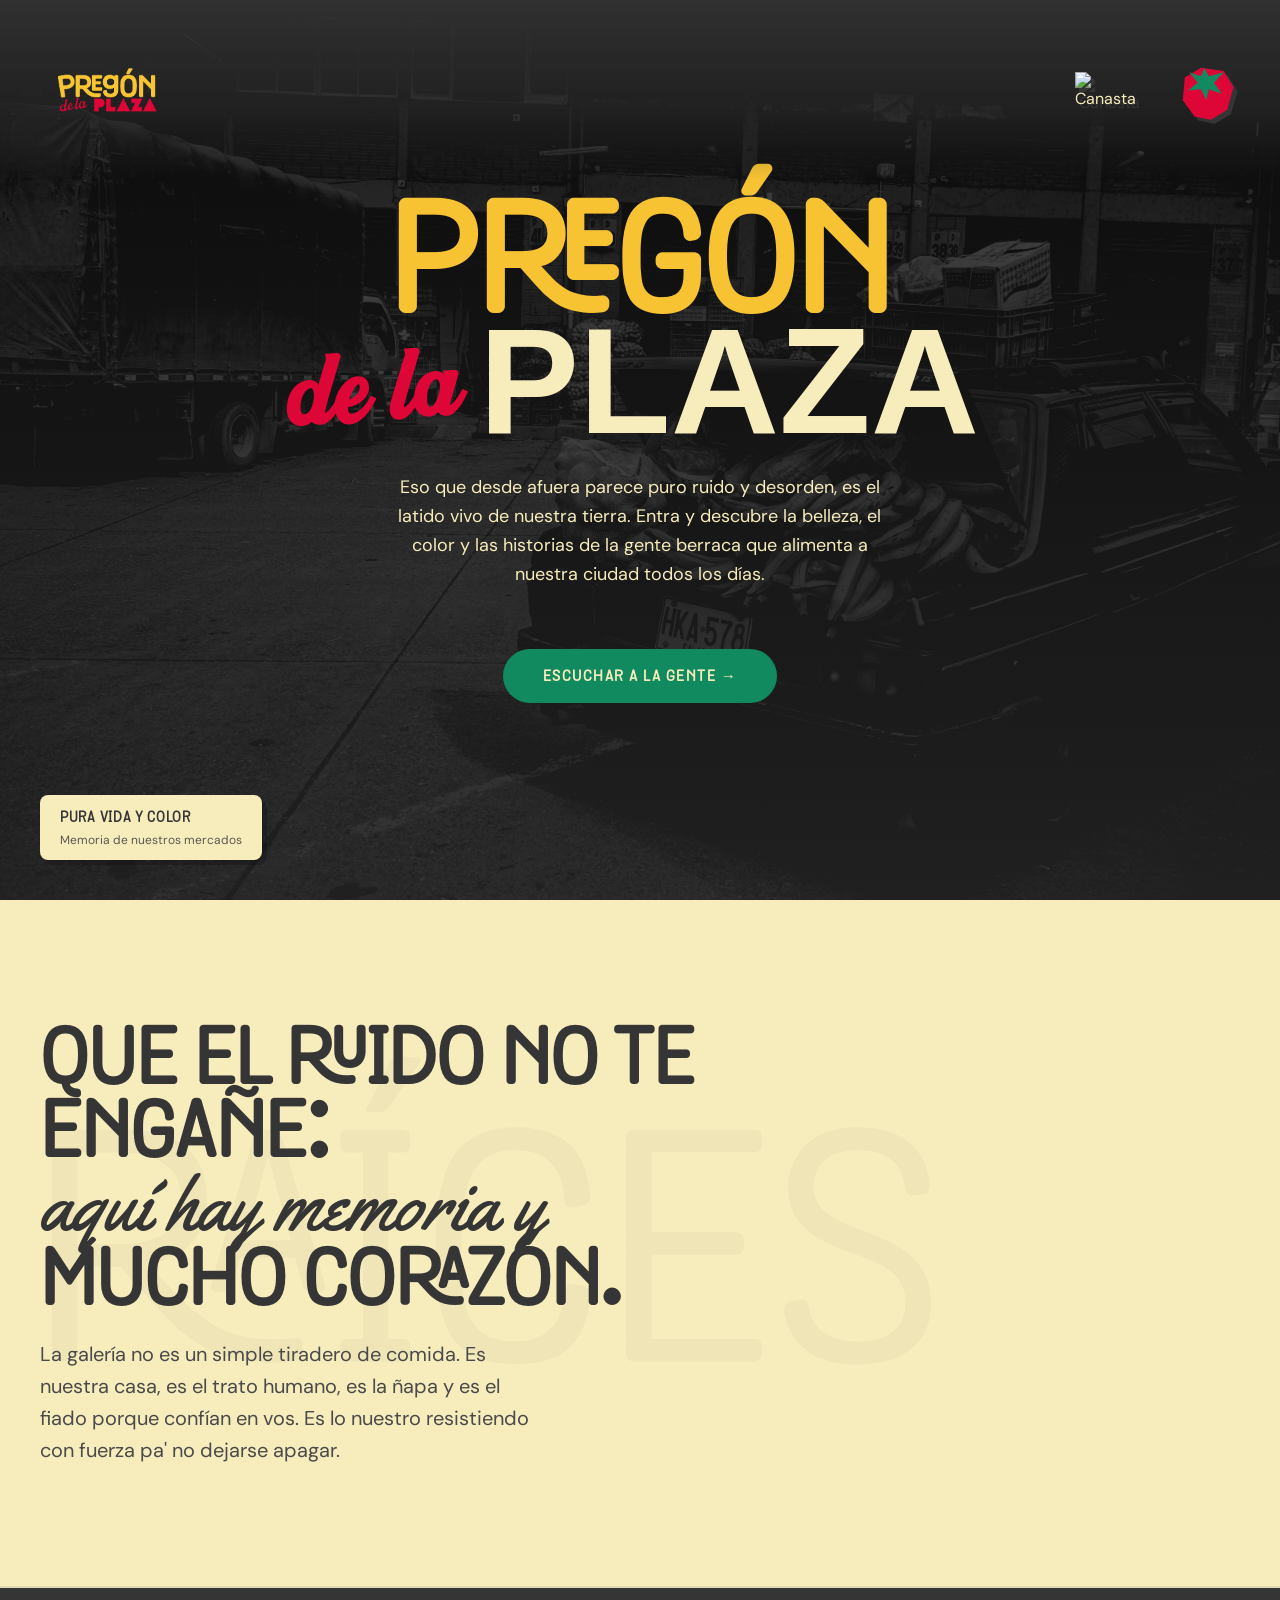
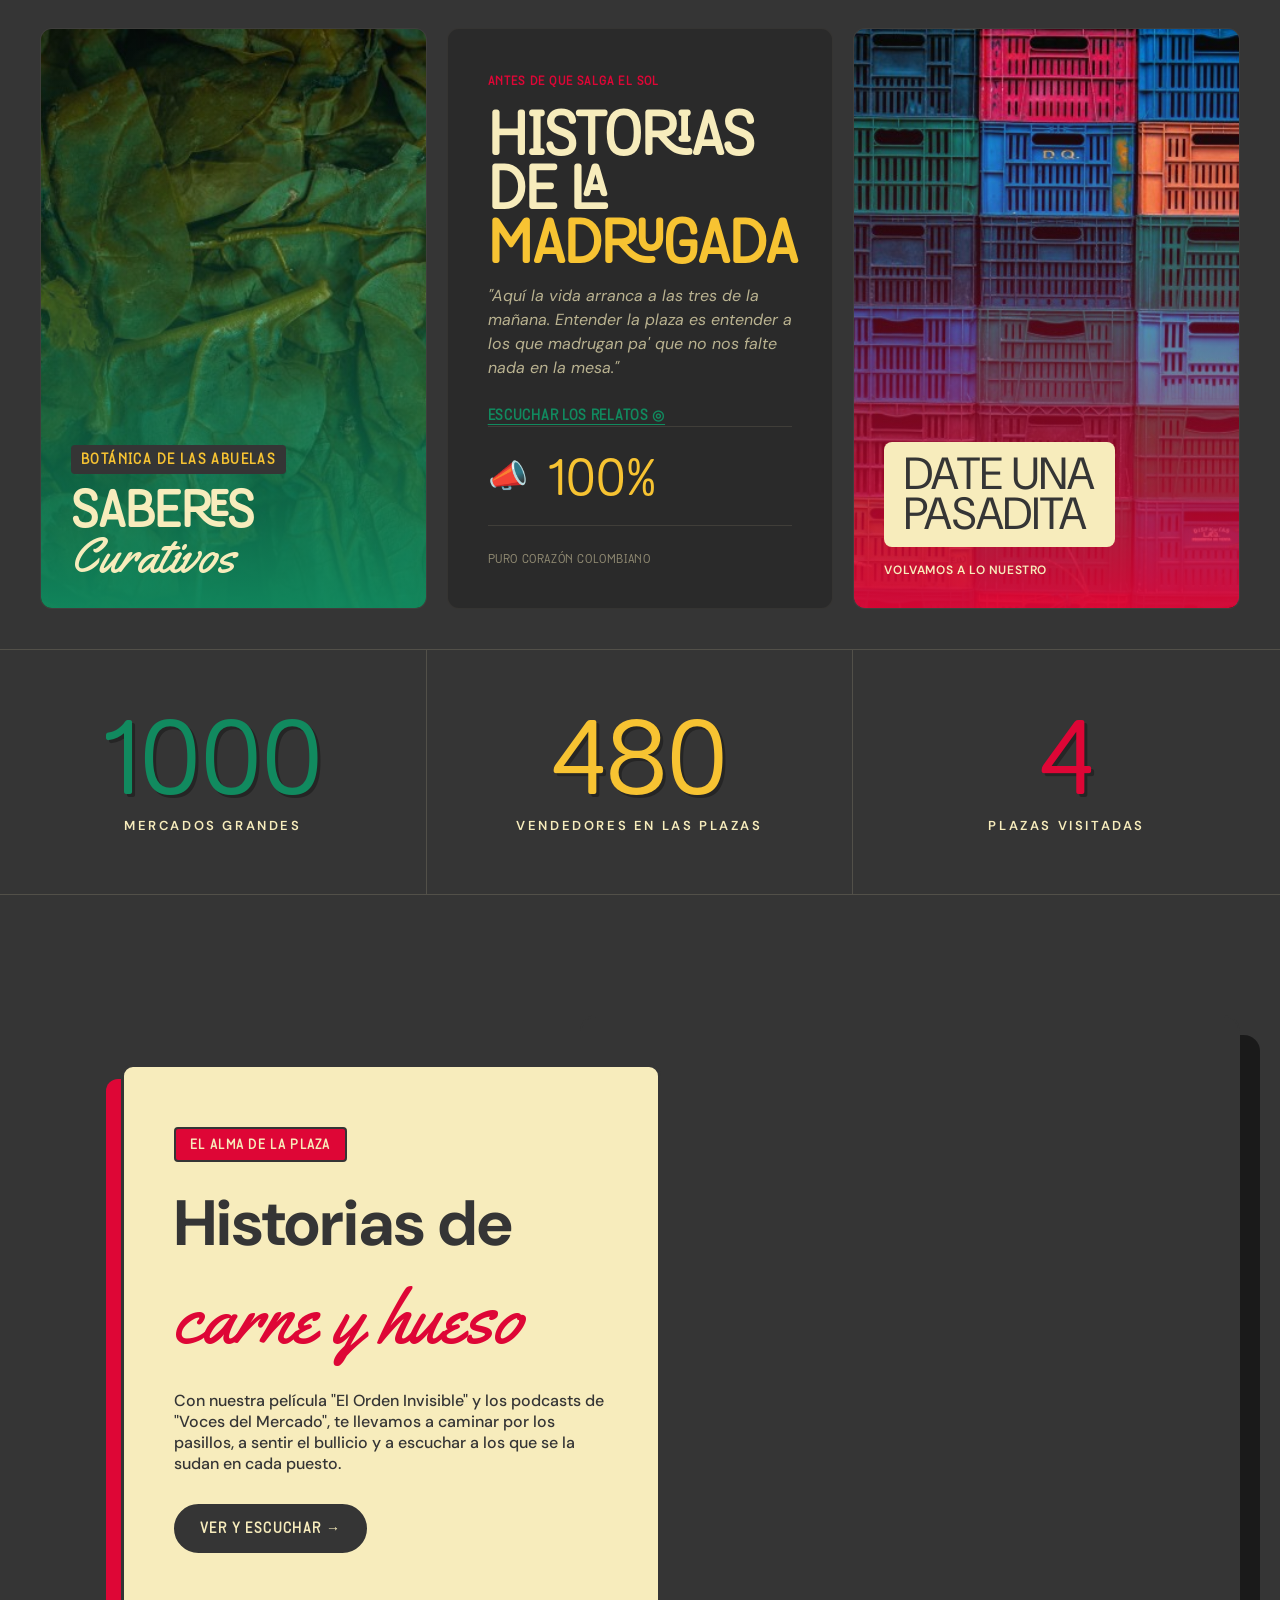
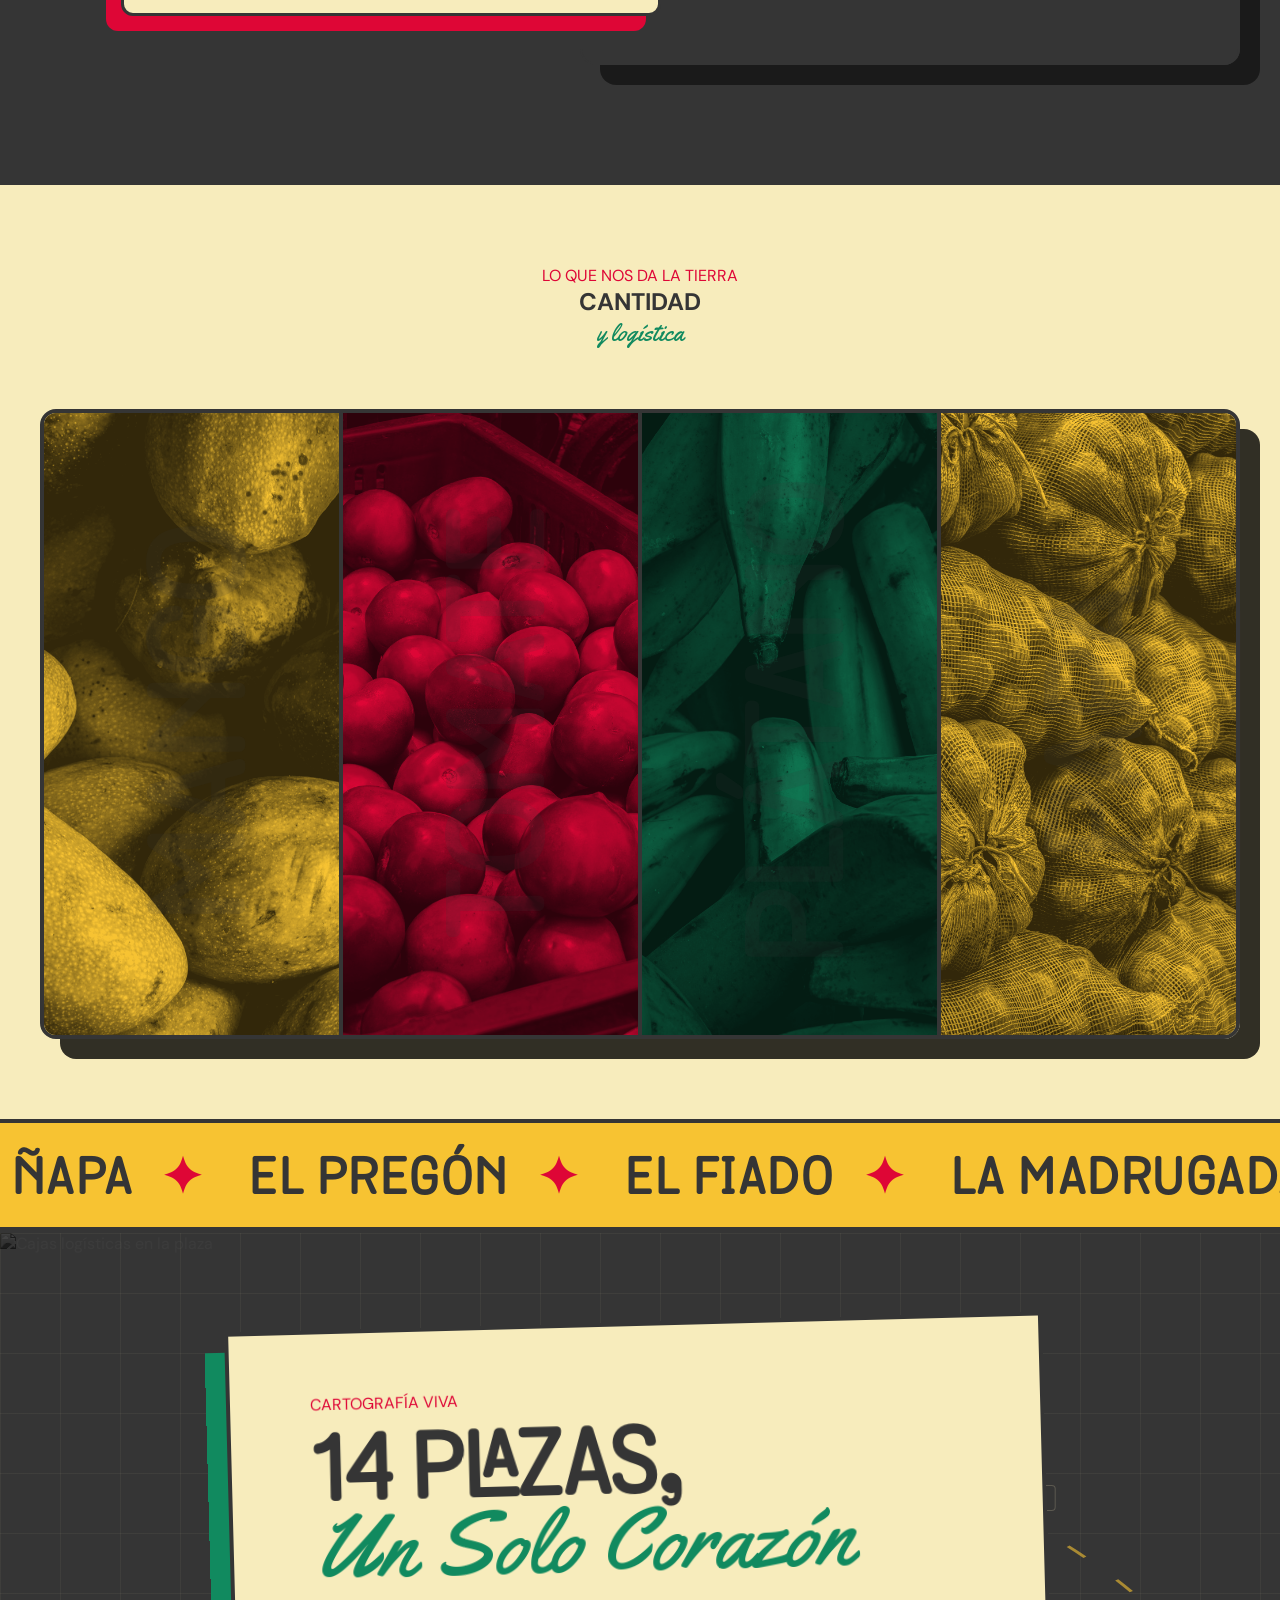
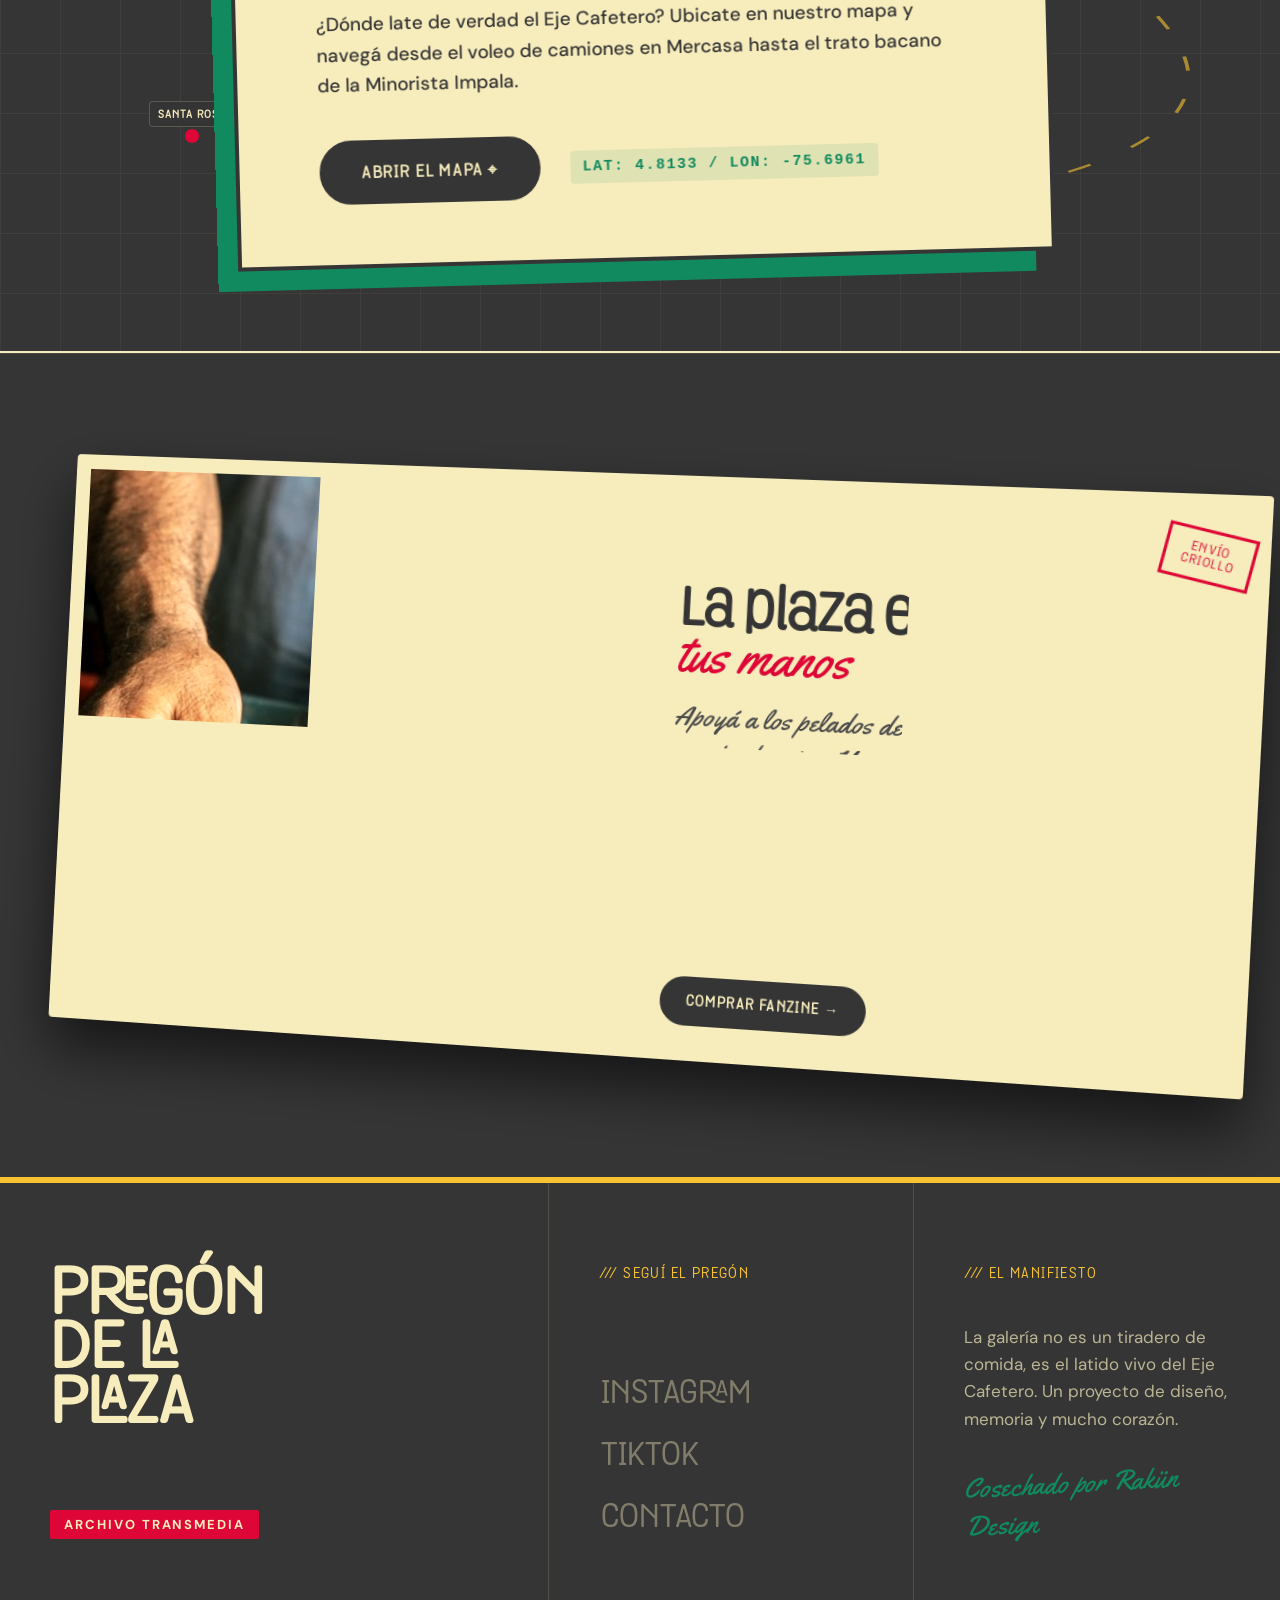
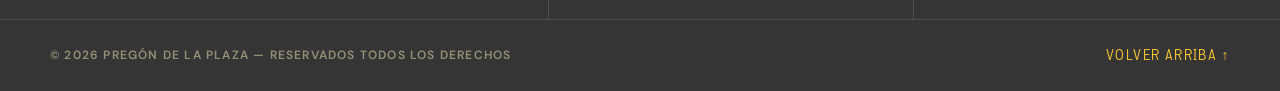
==== commit 279fe808: "fix: varias cosas" ====
--- a/index.html
+++ b/index.html
@@ -192,7 +192,6 @@
 </section>
 
 <section class="narrativas-teaser gsap-reveal">
-  <!-- BLOQUE DE TEXTO (Revista Flotante) -->
   <div class="narrativas-content">
     <div class="tag-sticker accent-carbon bg-yellow">EL ALMA DE LA PLAZA</div>
     <h2 class="section-headline-xl text-carbon">
@@ -205,11 +204,10 @@
     <a href="narrativas.html" class="btn-primary btn-carbon-hover mt-4">VER Y ESCUCHAR →</a>
   </div>
 
-  <!-- BLOQUE VISUAL (Fotografía + Ecualizador) -->
-  <div class="narrativas-visual">
-    <img src="imagenes/Frijol manos (Grande).JPG" alt="Manos trabajando el frijol en la plaza" class="card-img">
-    
-    <!-- El ecualizador entra como un cassette -->
+  <div class="narrativas-visual" id="cajaVideoPlaza">
+    
+    <video src="video/broll.mp4" id="videoPlaza" class="card-img" loop muted playsinline></video>
+    
     <div class="audio-wave-container">
       <div class="playing-text accent-bone">SONANDO: VOCES DEL MERCADO</div>
       <div class="equalizer">
--- a/style.css
+++ b/style.css
@@ -1517,6 +1517,22 @@
   will-change: transform; /* Preparado para el Parallax JS */
 }
 
+/* Etiqueta con el nombre de la plaza debajo del pin */
+.pin-nombre-plaza {
+    font-family: var(--font-disp);
+    font-size: 11px;
+    font-weight: 700;
+    color: var(--carbon);
+    background: var(--bone);
+    border: 2px solid var(--carbon);
+    padding: 3px 6px;
+    margin-top: 8px; /* Separa el texto del punto rojo */
+    white-space: nowrap; /* Evita que el texto se rompa en dos líneas */
+    box-shadow: 3px 3px 0px var(--carbon);
+    letter-spacing: 0.05em;
+    text-transform: uppercase;
+}
+
 /* La línea punteada animada */
 .map-route-line {
   position: absolute;
@@ -2313,24 +2329,28 @@
   line-height: 1.4;
 }
 
-.btn-popup {
-  display: block;
-  font-family: var(--font-disp);
-  font-size: 13px;
-  font-weight: 700;
-  color: var(--bone);
-  background: var(--carbon);
-  padding: 12px;
-  text-decoration: none;
-  text-transform: uppercase;
-  transition: all 0.3s ease;
-  text-align: center;
-  border: 2px solid var(--carbon);
-}
-
-.btn-popup:hover {
-  background: var(--green);
-  border-color: var(--green);
+.leaflet-container a.btn-popup {
+  display: block !important;
+  font-family: var(--font-disp) !important;
+  font-size: 14px !important;
+  font-weight: bold !important;
+  color: var(--bone) !important;
+  background-color: var(--green) !important;
+  border: 3px solid var(--carbon) !important;
+  box-shadow: 4px 4px 0px var(--carbon) !important;
+  padding: 12px !important;
+  text-decoration: none !important;
+  text-transform: uppercase !important;
+  text-align: center !important;
+  transition: all 0.3s cubic-bezier(0.25, 1, 0.5, 1) !important;
+  margin-top: 15px !important;
+}
+
+.leaflet-container a.btn-popup:hover {
+  background-color: var(--yellow) !important;
+  color: var(--carbon) !important;
+  transform: translate(-2px, -2px) !important;
+  box-shadow: 6px 6px 0px var(--carbon) !important;
 }
 
 /* El botón de la X (Cerrar) */
@@ -2636,7 +2656,7 @@
   min-height: 100vh;
   display: flex;
   flex-direction: column;
-  padding-top: 100px; /* Debajo de la nav */
+  padding-top: 10px; /* Debajo de la nav */
   position: relative;
   overflow: hidden;
 }
@@ -4054,4 +4074,147 @@
   .calc-inputs-row {
     grid-template-columns: 1fr;
   }
+}
+
+/* Botón Flotante */
+.cart-floating-btn {
+    position: fixed; bottom: 30px; right: 30px; z-index: 3000;
+    width: 70px; height: 70px; background: var(--yellow);
+    border: 4px solid var(--carbon); box-shadow: 8px 8px 0px var(--carbon);
+    cursor: pointer; font-size: 24px; transition: transform 0.3s;
+}
+.cart-floating-btn:hover { transform: translateY(-5px); }
+.cart-count {
+    position: absolute; top: -10px; right: -10px;
+    background: var(--red); color: white; border-radius: 50%;
+    width: 25px; height: 25px; font-size: 14px; font-weight: bold;
+    display: flex; align-items: center; justify-content: center;
+}
+
+/* Modal Carrito */
+/* Busca el .cart-items y .cart-modal y déjalos así: */
+.cart-modal {
+    position: fixed; bottom: 120px; right: 30px; width: 350px;
+    background: var(--bone); border: 4px solid var(--carbon);
+    box-shadow: 15px 15px 0px var(--carbon); z-index: 2999;
+    padding: 20px; display: none;
+    max-height: 500px; /* Evita que crezca infinitamente */
+}
+
+.cart-items { 
+    max-height: 300px; 
+    overflow-y: auto; 
+    margin-bottom: 20px;
+    display: flex; 
+    flex-direction: column;
+    gap: 10px; /* Espacio entre productos */
+}
+
+/* Estilo de cada producto dentro del carrito */
+.cart-item { 
+    display: flex; 
+    justify-content: space-between; 
+    margin-bottom: 10px; 
+    font-family: var(--font-body);
+    color: var(--carbon) !important; /* ¡FUERZA EL TEXTO A NEGRO! */
+    font-weight: bold;
+    border-bottom: 1px dashed var(--carbon);
+    padding-bottom: 5px;
+}
+
+/* Y también arreglemos el título "TU CANASTO" que seguro no se ve */
+.cart-header h3 {
+    color: var(--carbon) !important;
+    font-family: var(--font-disp);
+}
+.cart-modal.open { display: block; }
+
+/* Contenedor que centra y limita el tamaño de la hoja de pedido */
+.checkout-container {
+    width: 100%;
+    max-width: 700px; /* Este es el tamaño perfecto, ni muy ancho ni muy angosto */
+    margin: 80px auto; /* Centra el contenedor automáticamente */
+    padding: 0 20px; /* Margen de seguridad para que no se pegue a los bordes en celular */
+}
+.resumen-pedido { margin-bottom: 20px; border-bottom: 2px solid var(--carbon); padding-bottom: 10px; }
+.btn-pay { width: 100%; padding: 20px; background: var(--carbon); color: white; border: none; cursor: pointer; font-weight: bold; }
+.btn-whatsapp { display: block; padding: 20px; background: #25D366; color: white; text-decoration: none; font-weight: bold; margin-top: 20px; }
+/* ==========================================================================
+   ESTILOS DE LA PASARELA DE PAGO (HOJA DE PEDIDO)
+   ========================================================================== */
+
+/* Contenedor principal de la hoja */
+.checkout-hoja-pedido {
+    color: var(--carbon) !important; /* Fuerza a que todo el texto herede el oscuro */
+}
+
+/* Títulos del checkout */
+.checkout-title {
+    font-family: var(--font-disp);
+    font-size: clamp(30px, 5vw, 45px);
+    color: var(--carbon);
+    margin: 20px 0;
+    text-transform: uppercase;
+}
+
+.checkout-subtitle {
+    font-family: var(--font-disp);
+    font-size: 20px;
+    color: var(--carbon);
+    margin: 20px 0 10px 0;
+}
+
+/* El bloque del resumen del carrito */
+.checkout-resumen-box {
+    margin-bottom: 30px;
+    border-bottom: 4px solid var(--carbon);
+    padding-bottom: 20px;
+    color: var(--carbon);
+}
+
+.checkout-resumen-list {
+    list-style: none;
+    font-family: monospace;
+    font-size: 18px;
+    color: var(--carbon);
+}
+
+.checkout-resumen-item {
+    display: flex;
+    justify-content: space-between;
+    margin-bottom: 10px;
+}
+
+/* Campos de formulario (Inputs) Brutalistas */
+.checkout-input {
+    width: 100%;
+    padding: 15px;
+    border: 3px solid var(--carbon);
+    margin-bottom: 15px;
+    font-family: var(--font-body);
+    font-size: 16px;
+    color: var(--carbon); /* Color del texto cuando el usuario escribe */
+    background-color: transparent;
+    outline: none;
+}
+
+.checkout-input::placeholder {
+    color: var(--carbon-light); /* Color del texto fantasma */
+    font-weight: 500;
+}
+
+.checkout-input:focus {
+    background-color: rgba(var(--rgb-yellow), 0.1);
+    border-color: var(--red);
+}
+
+/* Grilla para la tarjeta (MM/AA, CVC, DNI) */
+.checkout-grid-3 {
+    display: grid;
+    grid-template-columns: repeat(3, 1fr);
+    gap: 15px;
+    margin-bottom: 25px;
+}
+.checkout-grid-3 .checkout-input {
+    margin-bottom: 0; /* Anula el margen inferior para que cuadre en la grilla */
 }
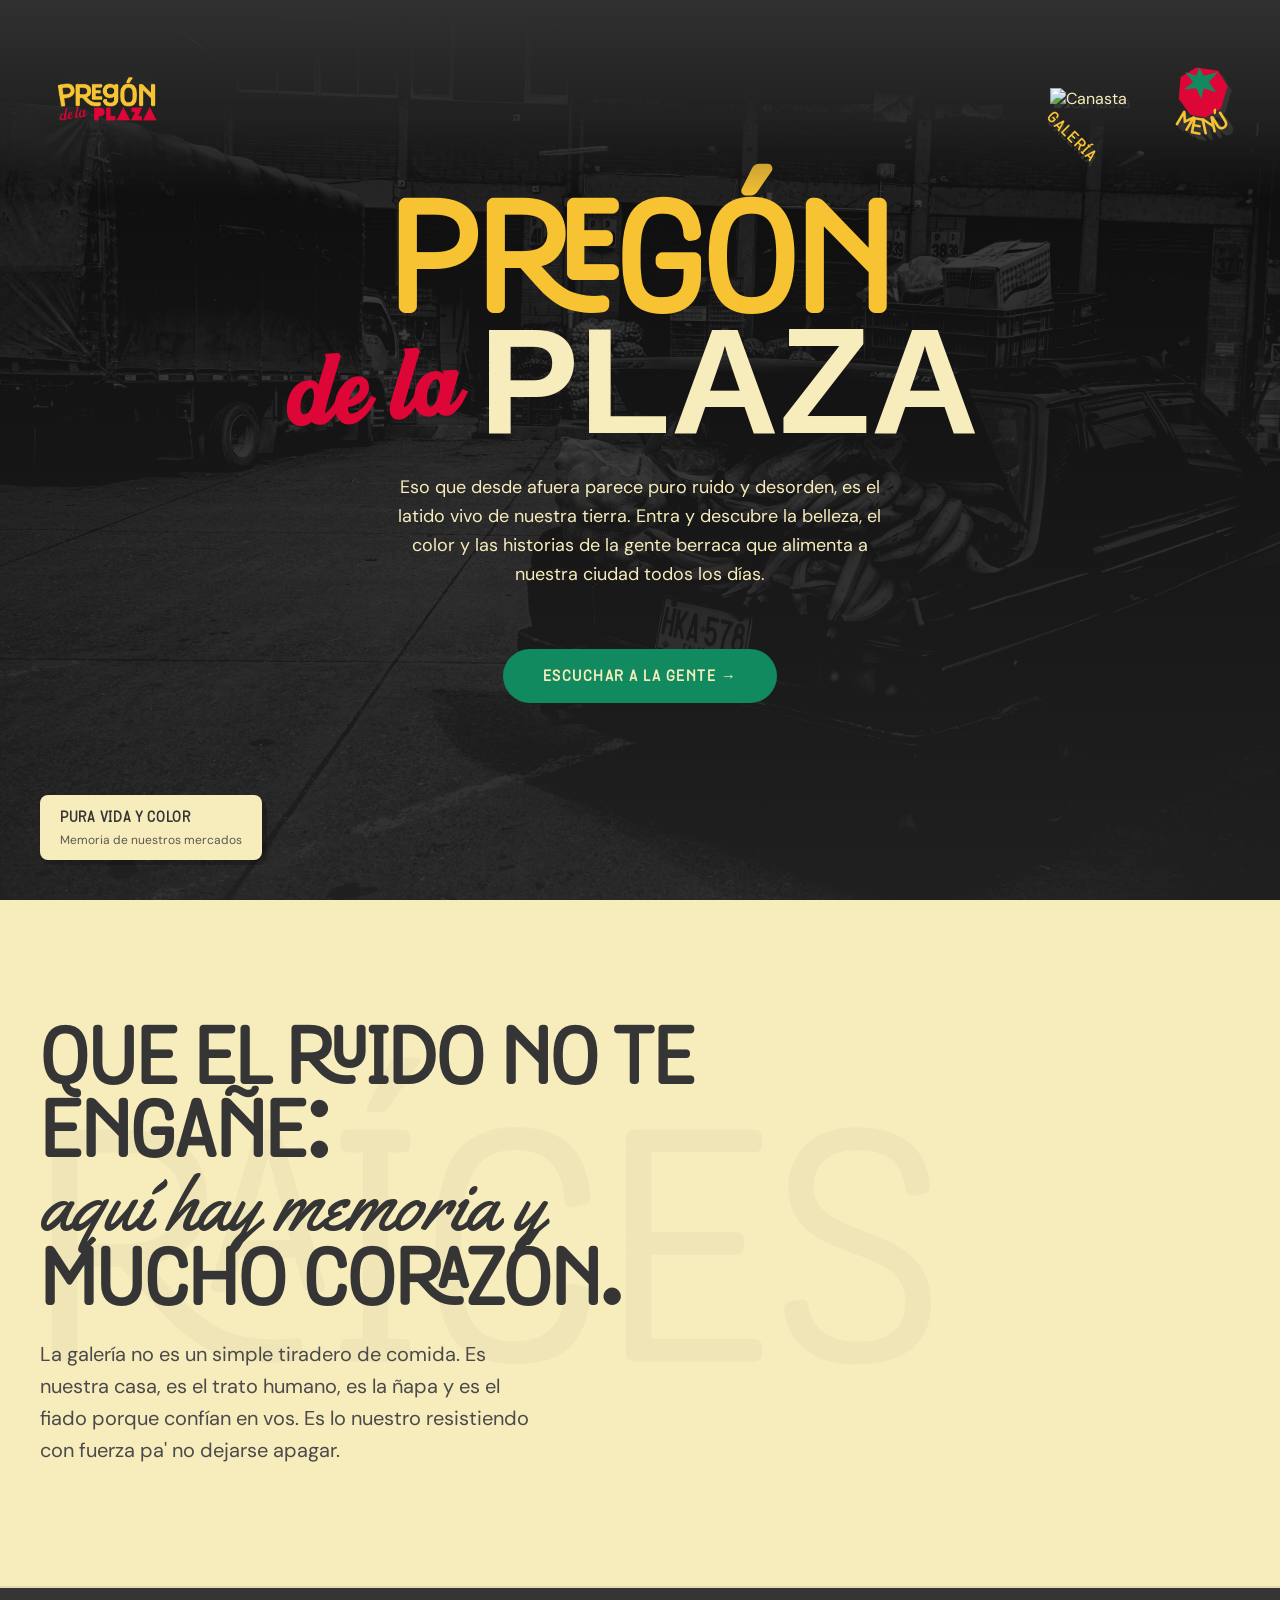
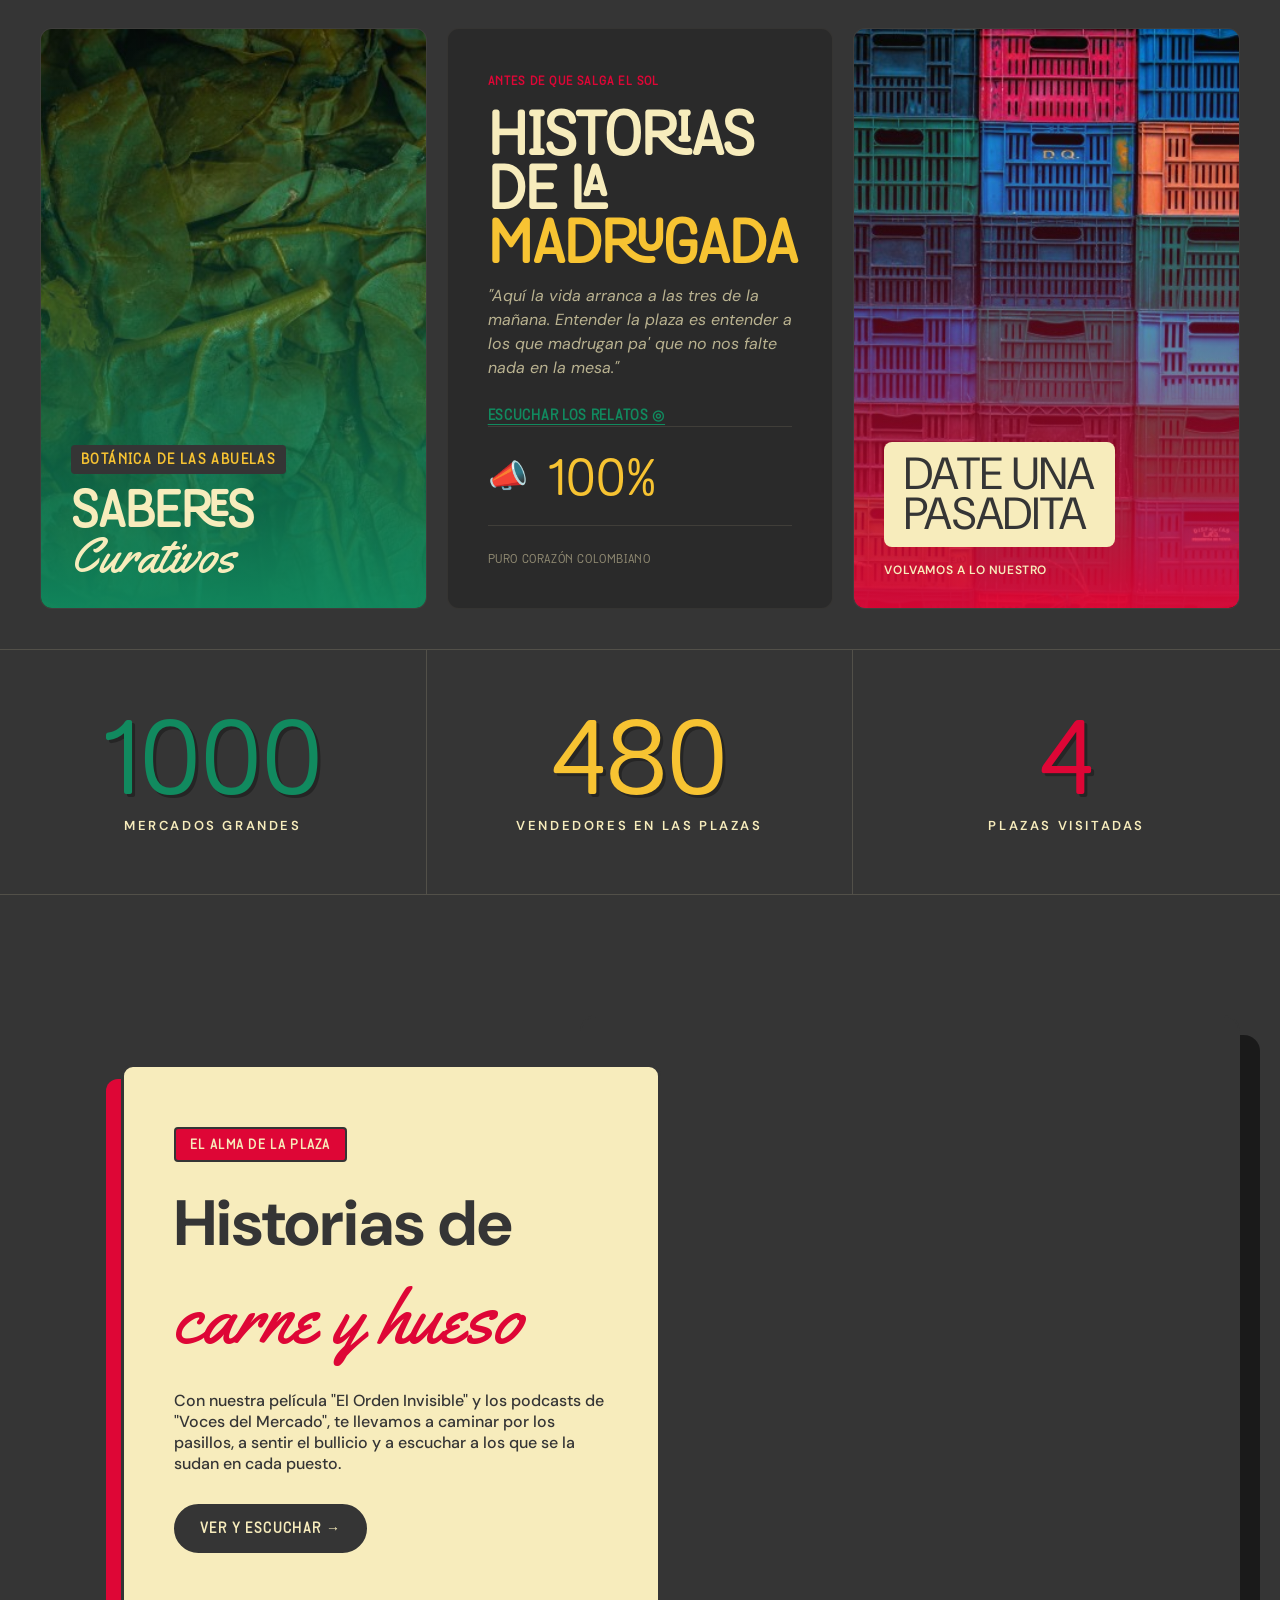
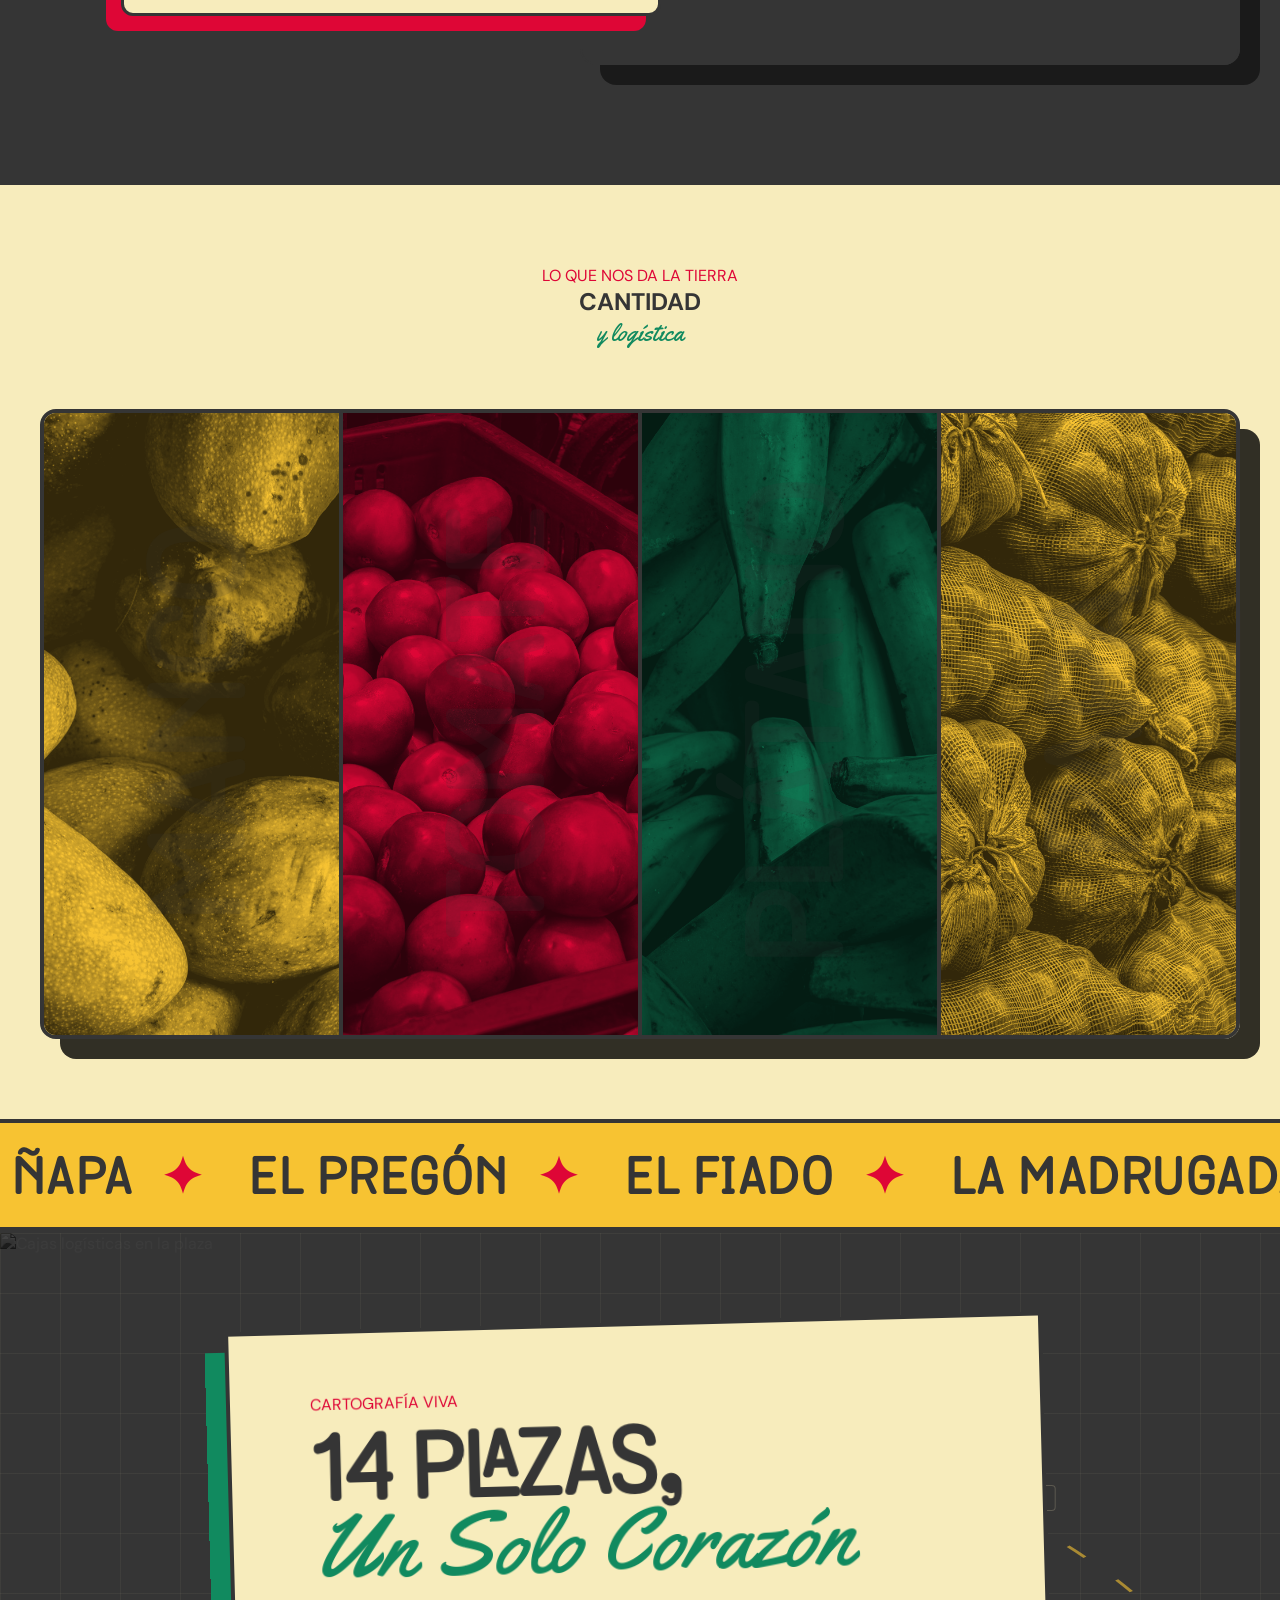
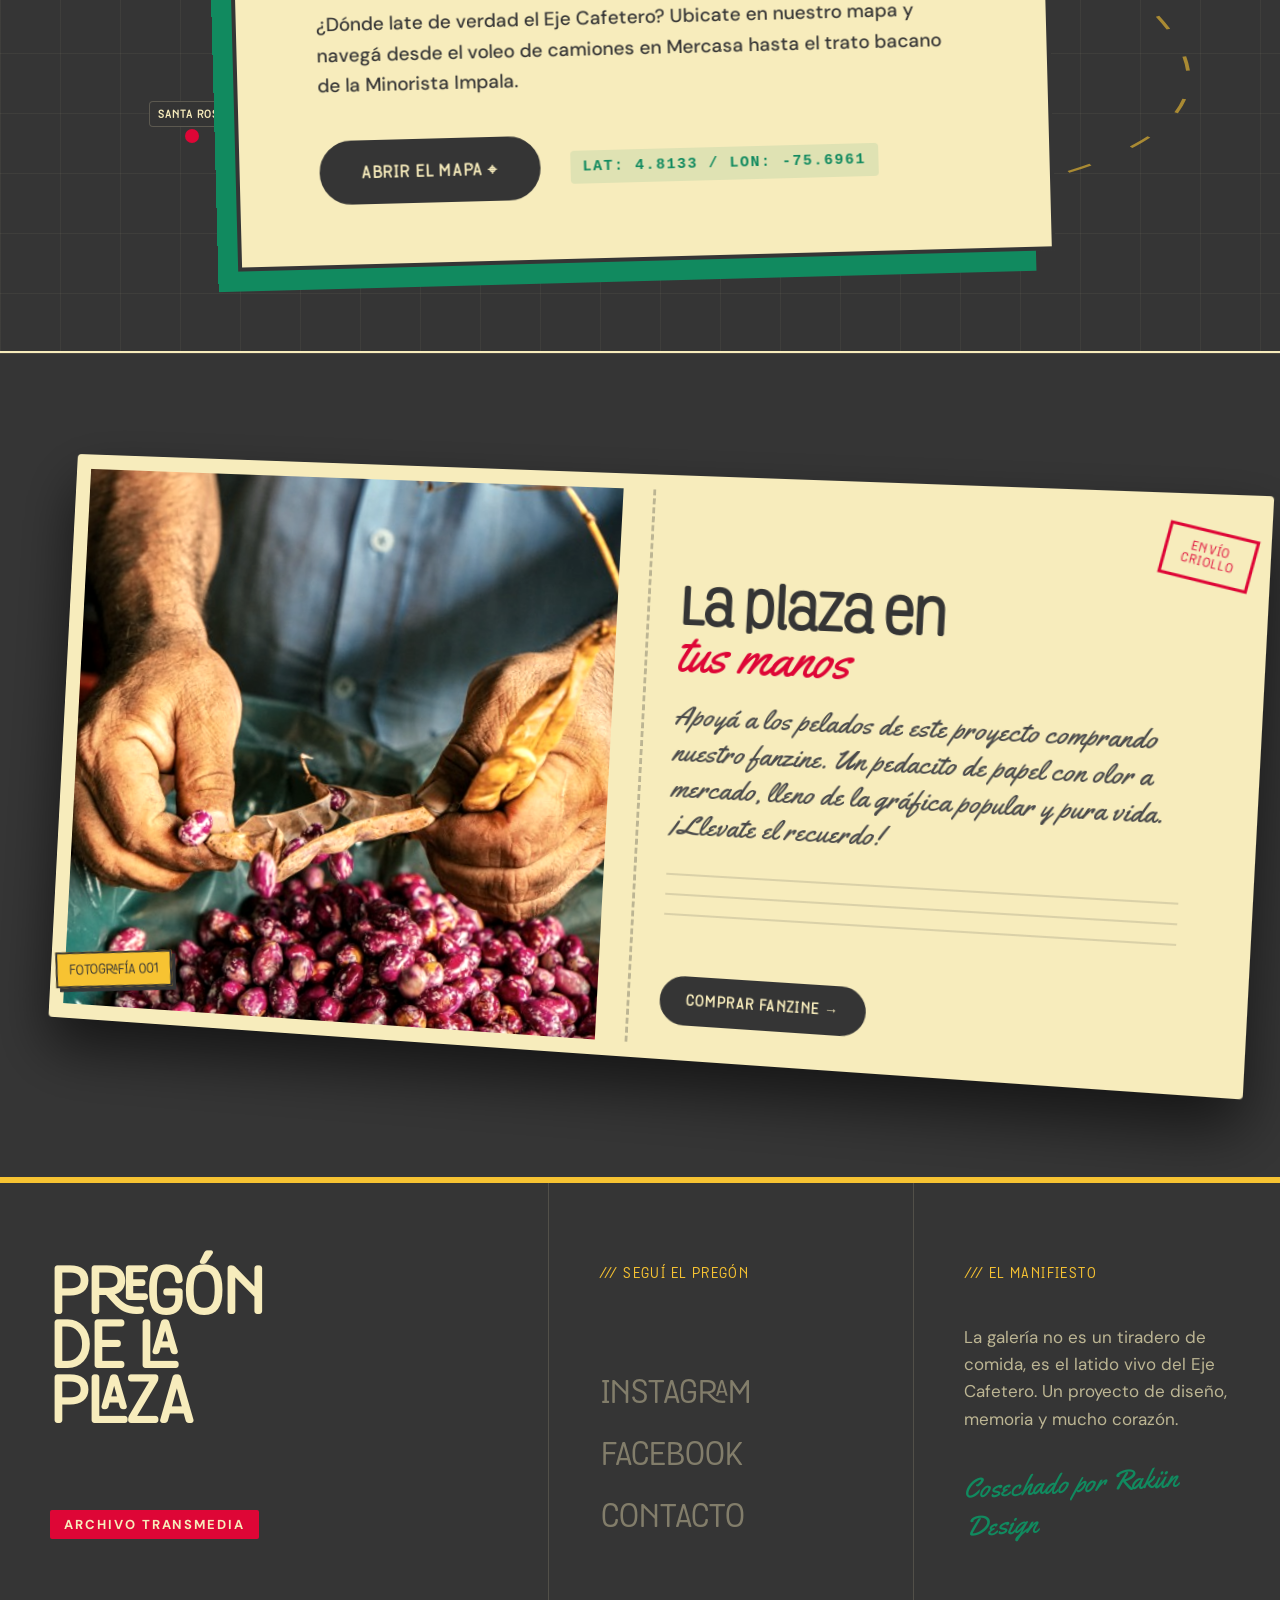
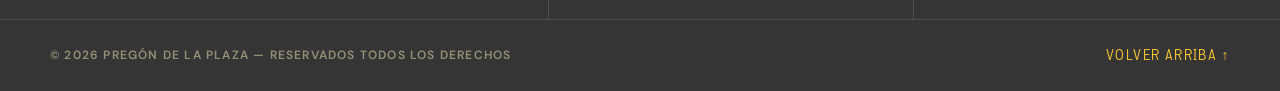
==== commit 1aa0da95: "Fix: muchas cosas jejeje xd" ====
--- a/index.html
+++ b/index.html
@@ -20,13 +20,20 @@
   <div class="nav-actions">
   
   <a href="galeria.html" class="btn-muro-nav" aria-label="Ir al muro colectivo">
+    <span class="etiqueta-galeria brutal-text">GALERÍA</span>
     <img src="IMAGENES/canasta-icono.png" alt="Canasta" class="icono-canasta">
   </a>
   
   <button class="fruit-trigger" id="menuTrigger" aria-label="Abrir menú">
-    <svg viewBox="0 0 100 100" width="65" height="65" xmlns="http://www.w3.org/2000/svg" class="fruit-icon">
+    <svg viewBox="-10 -10 120 150" width="60" height="110" xmlns="http://www.w3.org/2000/svg" class="fruit-icon">
         <polygon points="30,90 12,65 15,30 40,15 75,20 90,45 80,80 55,95" fill="#de0636" />
         <polygon points="45,15 52,28 75,22 60,38 72,55 52,48 48,65 40,48 20,50 35,38 22,22 40,28" fill="#118a5f" />
+        
+        <path id="curvaMenu" d="M 0 100 Q 50 145 100 100" fill="transparent" />
+        
+        <text class="texto-curvo-svg">
+            <textPath href="#curvaMenu" startOffset="50%" text-anchor="middle">MENÚ</textPath>
+        </text>
     </svg>
   </button>
   
@@ -402,10 +409,9 @@
     <div class="footer-cell nav-cell">
       <span class="cell-label">/// SEGUÍ EL PREGÓN</span>
       <ul class="terminal-links">
-        <li><a href="#" target="_blank">INSTAGRAM</a></li>
-        <li><a href="#" target="_blank">TIKTOK</a></li>
-        <li><a href="mailto:hola@pregon.com">CONTACTO</a></li>
-      </ul>
+        <li><a href="https://www.instagram.com/el_pregonde_laplaza?utm_source=ig_web_button_share_sheet&igsh=ZDNlZDc0MzIxNw==" target="_blank">INSTAGRAM</a></li>
+        <li><a href="https://www.facebook.com/people/Preg%C3%B3n-de-la-plaza/61590071685513/?fb_profile_edit_entry_point=%7B%22click_point%22%3A%22edit_profile_button%22%2C%22feature%22%3A%22profile_header%22%7D&sk=about" target="_blank">FACEBOOK</a></li>
+        <li><a href="mailto:Elpregon1999@gmail.com">CONTACTO</a></li>      </ul>
     </div>
     
     <!-- Cuadrante 3: Info y Firma -->
--- a/style.css
+++ b/style.css
@@ -76,6 +76,22 @@
   --font-special: 'flegrei', sans-serif;
 
   --font-manuscrita: 'GreatlyDEMO', serif;
+
+  /* Fondos y bordes de texto */
+.text-carbon { color: var(--carbon) !important; }
+.text-bone { color: var(--bone) !important; }
+
+/* AQUÍ ESTÁN TODOS LOS FONDOS OFICIALES PARA QUE NO VUELVAN A FALLAR */
+.bg-carbon { background-color: var(--carbon); }
+.bg-bone { background-color: var(--bone); }
+.bg-yellow { background-color: var(--yellow); }
+.bg-green { background-color: var(--green); }
+.bg-red { background-color: var(--red); }
+
+.outline-text-bone { 
+  -webkit-text-stroke: 1.5px var(--bone); 
+  color: transparent; 
+}
 
   }
 
@@ -561,7 +577,7 @@
 }
 
 .fruit-icon {
-  width: 65px; /* Tamaño más grande */
+  width: 75px; /* Tamaño más grande */
   height: auto;
   /* Sombra sólida brutalista usando la variable carbón */
   filter: drop-shadow(4px 4px 0px var(--carbon)); 
@@ -573,7 +589,7 @@
 .fruit-trigger:hover .fruit-icon {
   transform: scale(1.15) rotate(12deg); /* Crece un poquito más y gira */
   /* La sombra cambia al amarillo de abundancia */
-  filter: drop-shadow(6px 6px 0px var(--yellow)); 
+  filter: drop-shadow(6px 6px 0px var(--green)); 
 }
 
 /* Etiqueta flotante estilo "Documental" */
@@ -3255,22 +3271,37 @@
 }
 
 /* Quitamos todos los fondos y bordes */
+/* ============================================
+   TEXTOS SINESTÉSICOS EN HEADER (Ajuste Final 2.0)
+   ============================================ */
+
+/* ============================================
+   TEXTOS SINESTÉSICOS EN HEADER (Ajuste Final 3.0)
+   ============================================ */
+
+/* Estilo Base */
+.brutal-text {
+    font-family: var(--font-disp), sans-serif;
+    font-weight: 800;
+    letter-spacing: 1.5px;
+    pointer-events: none;
+    white-space: nowrap;
+}
+
+/* --- Canasta (Galería) --- */
 .btn-muro-nav {
-  background: transparent;
-  border: none;
-  padding: 0;
-  display: flex;
-  align-items: center;
-  justify-content: center;
-  cursor: url('IMAGENES/fresa-cursor.png') 16 16, pointer !important;
-}
-
-/* Diseñamos la canasta para que haga juego con el tomate */
+    position: relative;
+    display: flex;
+    align-items: center;
+    justify-content: center;
+}
+
+/* Diseñamos la canasta a 85px para que empate con el tomate de 90px */
 .icono-canasta {
-  width: 70px; /* Un tamaño grande para que tenga peso visual */
+  width: 85px; 
   height: auto;
   object-fit: contain;
-  filter: drop-shadow(4px 4px 0px var(--carbon)); /* Sombra brutalista */
+  filter: drop-shadow(4px 4px 0px var(--carbon)); 
   transition: transform 0.4s cubic-bezier(0.25, 1, 0.5, 1), filter 0.3s ease;
   transform-origin: center;
 }
@@ -3278,7 +3309,47 @@
 /* Animación al pasar el mouse (crece, rota y la sombra se vuelve amarilla) */
 .btn-muro-nav:hover .icono-canasta {
   transform: scale(1.15) rotate(-10deg);
-  filter: drop-shadow(6px 6px 0px var(--yellow));
+  filter: drop-shadow(6px 6px 0px var(--red));
+}
+
+/* Corrección de la Etiqueta: Más grande, afuera de la caja y con el ángulo exacto */
+.etiqueta-galeria {
+    color: var(--yellow);
+    font-size: 15px; /* Letra más grande */
+    position: absolute;
+    left: -10px; /* La empujamos bien a la izquierda para que NO tape la canasta */
+    top: 38px;   /* La subimos para que encaje en el borde superior izquierdo */
+    transform: rotate(45deg); /* Inclinación de bajada \ */
+    z-index: 10;
+    text-shadow: 3px 3px 0px var(--carbon); 
+    transition: all 0.4s cubic-bezier(0.25, 1, 0.5, 1);
+}
+
+.btn-muro-nav:hover .etiqueta-galeria {
+    /* Como la canasta rota -10deg en hover, le restamos eso a nuestros 32deg = 22deg */
+    transform: scale(1.15) rotate(22deg); 
+    left: -15px; /* Se aleja un milímetro al crecer para seguir sin tapar */
+    filter: drop-shadow(6px 6px 0px var(--red));
+}
+
+/* --- Tomate (Menú) - Texto Curvo --- */
+.fruit-trigger {
+    background: transparent;
+    border: none;
+    padding: 0;
+    cursor: pointer;
+    pointer-events: auto;
+    position: relative;
+}
+
+/* Texto del Tomate Gigante y Visible */
+.texto-curvo-svg {
+    font-family: var(--font-disp), sans-serif;
+    font-size: 35px; /* MUCHO más grande */
+    font-weight: 800;
+    fill: var(--yellow); 
+    letter-spacing: 2px;
+    filter: drop-shadow(3px 3px 0px rgba(53, 53, 53, 0.9)); 
 }
 
 /* Ajustes para móviles */
@@ -3837,7 +3908,7 @@
 .plazas-page-intro {
   font-size: 19px;
   max-width: 650px;
-  margin: 0 auto;
+  margin: 50px;
   color: var(--bone);
   line-height: 1.6;
   opacity: 0.9;
@@ -4217,4 +4288,65 @@
 }
 .checkout-grid-3 .checkout-input {
     margin-bottom: 0; /* Anula el margen inferior para que cuadre en la grilla */
-}+}
+
+/* ============================================
+   MINIATURAS DE VIDEO Y POPUP BRUTALISTA
+   ============================================ */
+
+/* Miniaturas en el carrusel */
+.video-thumb-container {
+    width: 100%; height: 100%; position: relative;
+    cursor: pointer; overflow: hidden;
+}
+
+.video-thumb-img {
+    width: 100%; height: 100%; object-fit: cover;
+    filter: grayscale(80%) contrast(1.2);
+    transition: filter 0.5s ease, transform 0.5s ease;
+}
+
+.video-thumb-container:hover .video-thumb-img {
+    filter: grayscale(0%) contrast(1.1);
+    transform: scale(1.05);
+}
+
+/* El Modal del Video */
+.video-modal-overlay {
+    position: fixed; inset: 0;
+    background: rgba(var(--rgb-carbon), 0.96);
+    backdrop-filter: blur(8px);
+    z-index: 3000;
+    display: flex; align-items: center; justify-content: center;
+    opacity: 0; pointer-events: none;
+    transition: opacity 0.4s ease;
+}
+
+.video-modal-overlay.is-open {
+    opacity: 1; pointer-events: auto;
+}
+
+.video-modal-box {
+    background: var(--carbon);
+    width: 90%; max-width: 1000px;
+    border: 4px solid var(--bone);
+    box-shadow: 20px 20px 0px var(--yellow);
+    position: relative;
+    transform: translateY(40px);
+    transition: transform 0.4s cubic-bezier(0.25, 1, 0.5, 1);
+}
+
+.video-modal-overlay.is-open .video-modal-box {
+    transform: translateY(0);
+}
+
+.video-iframe-container {
+    aspect-ratio: 16/9;
+    width: 100%;
+    background: #000;
+}
+
+.video-iframe-container iframe {
+    width: 100%; height: 100%; border: none;
+}
+
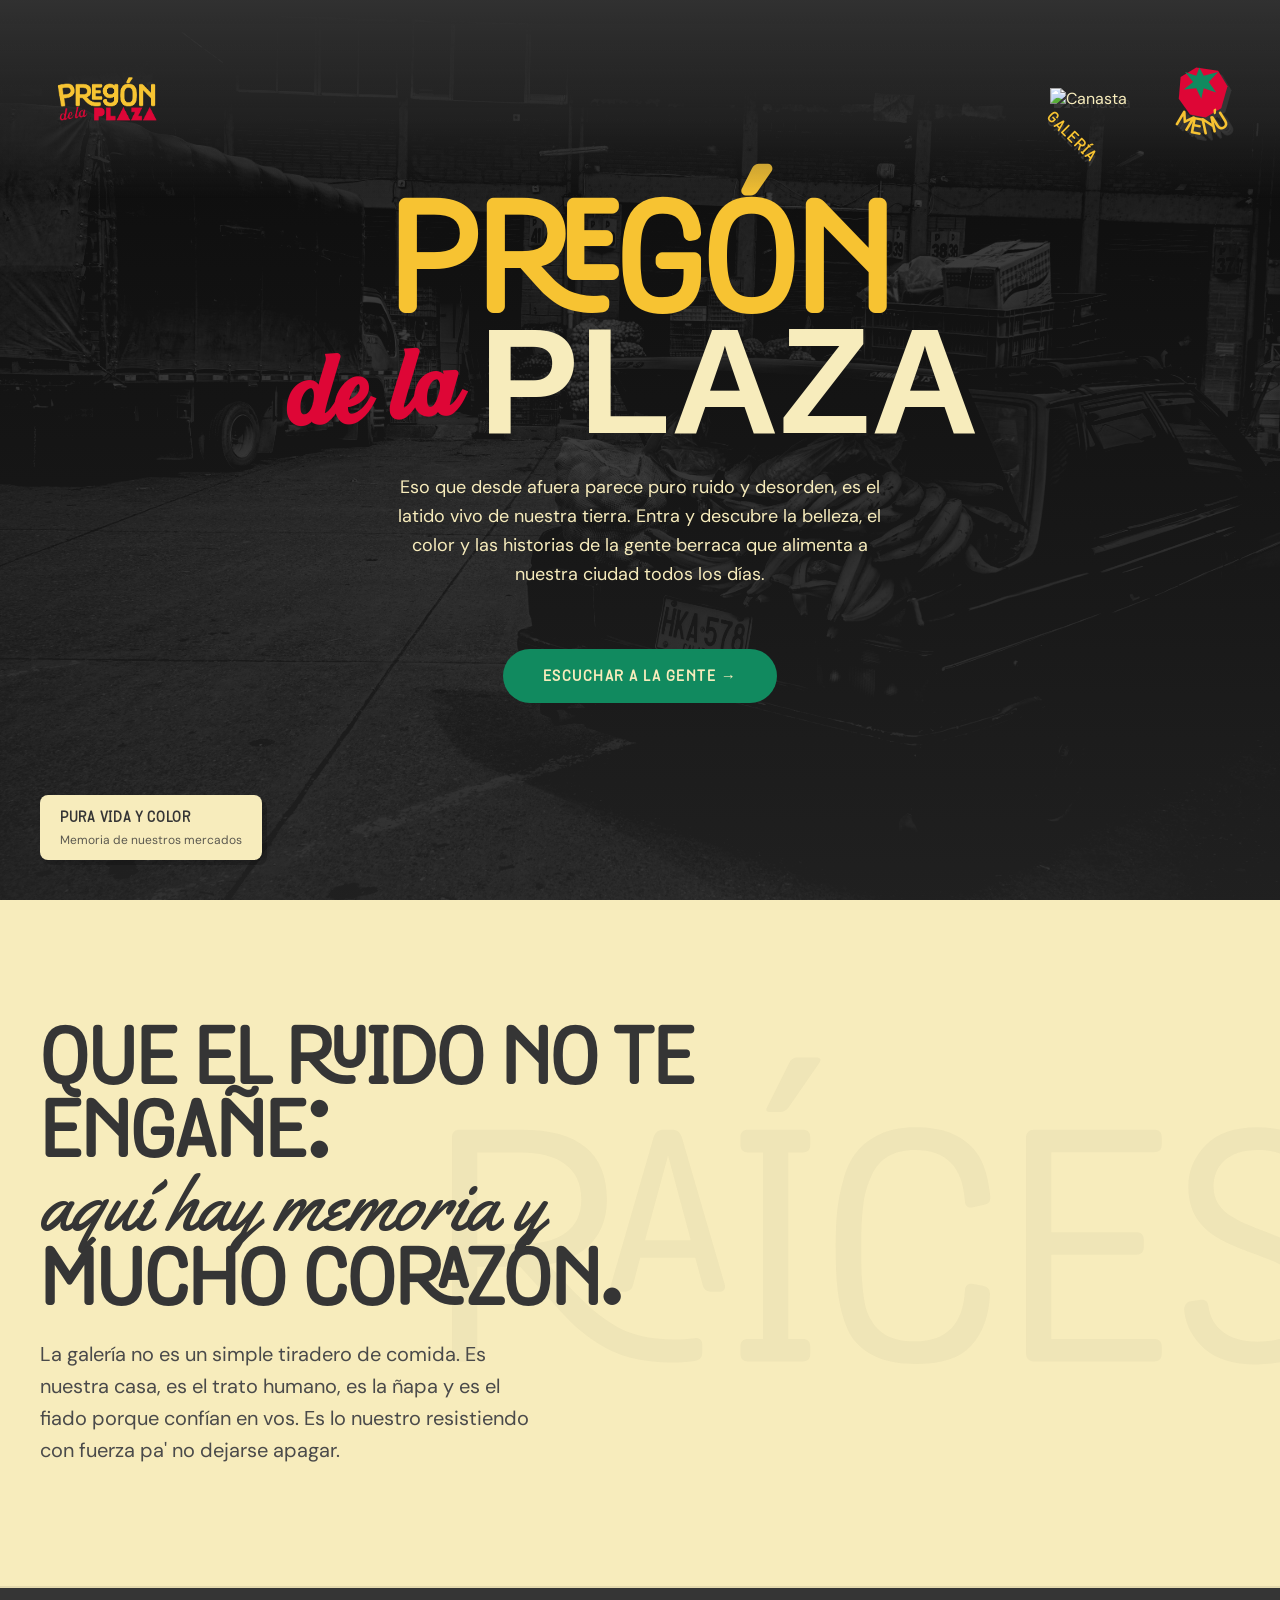
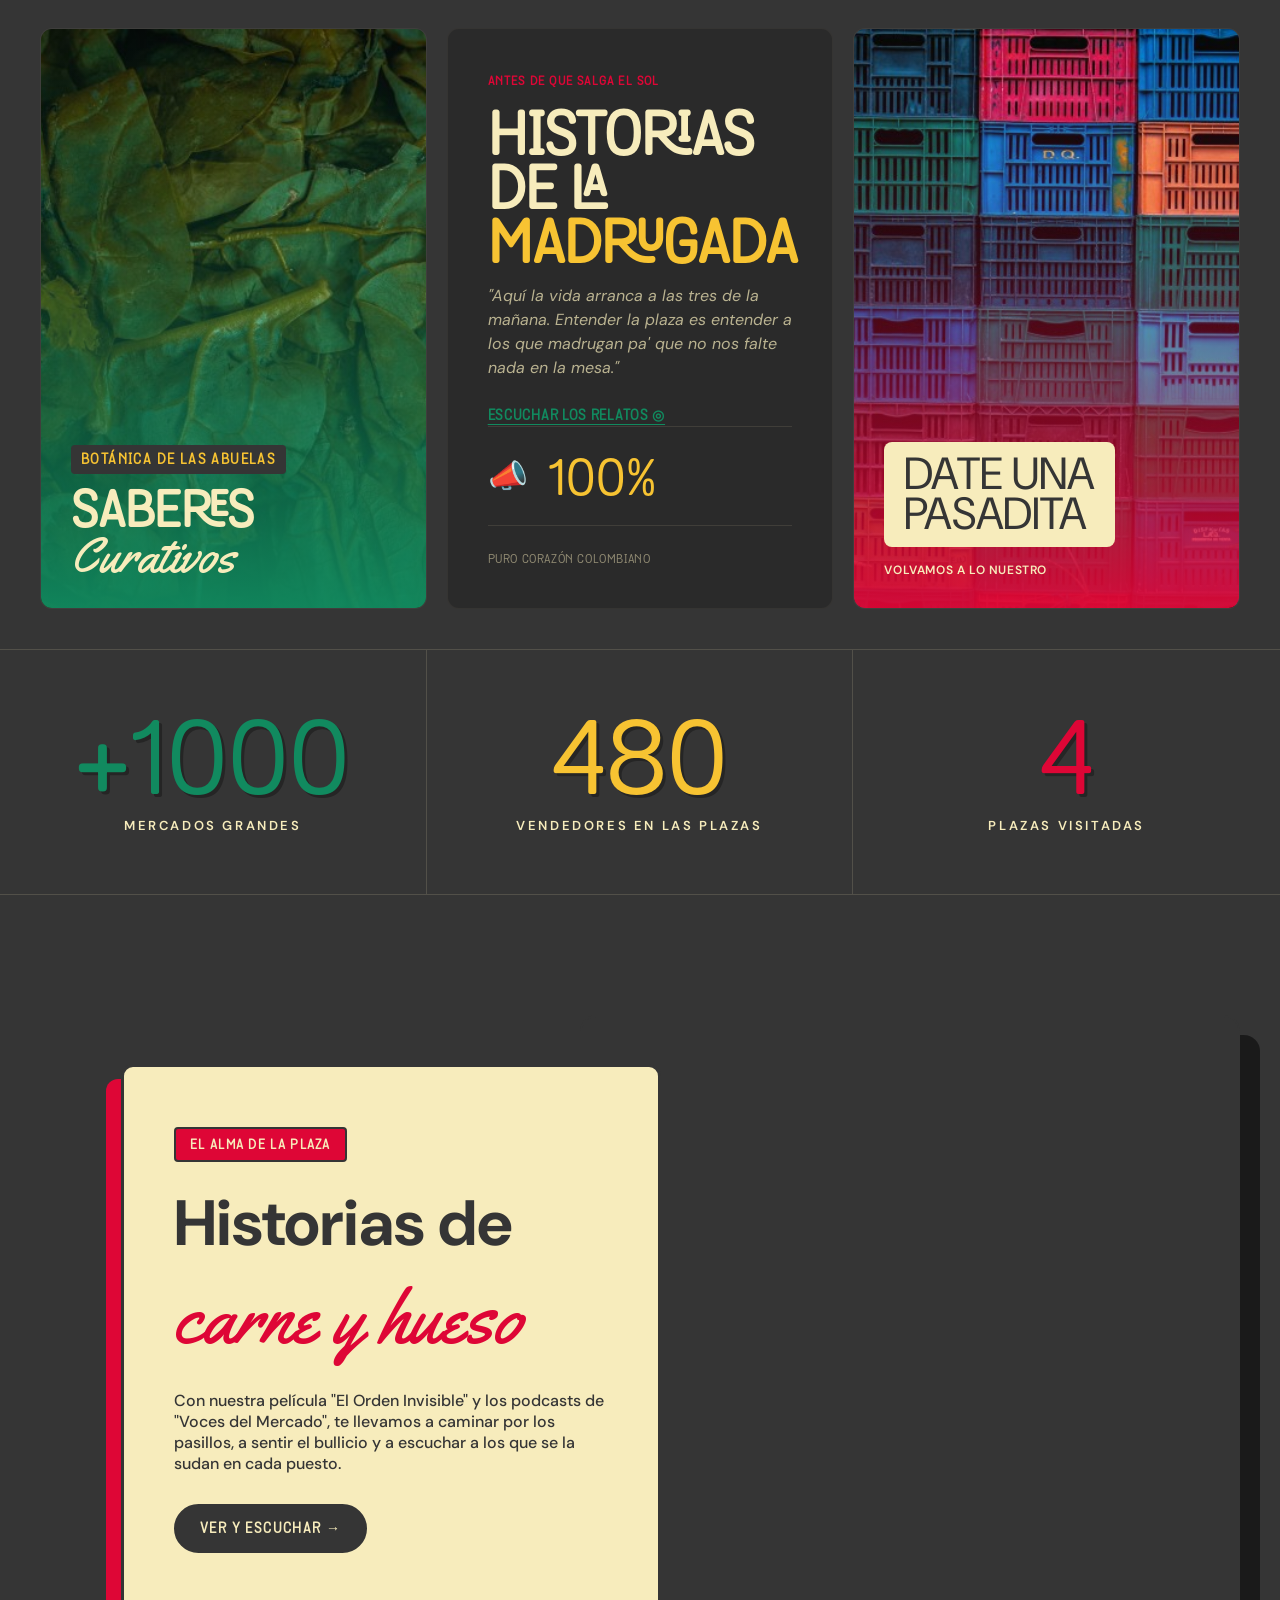
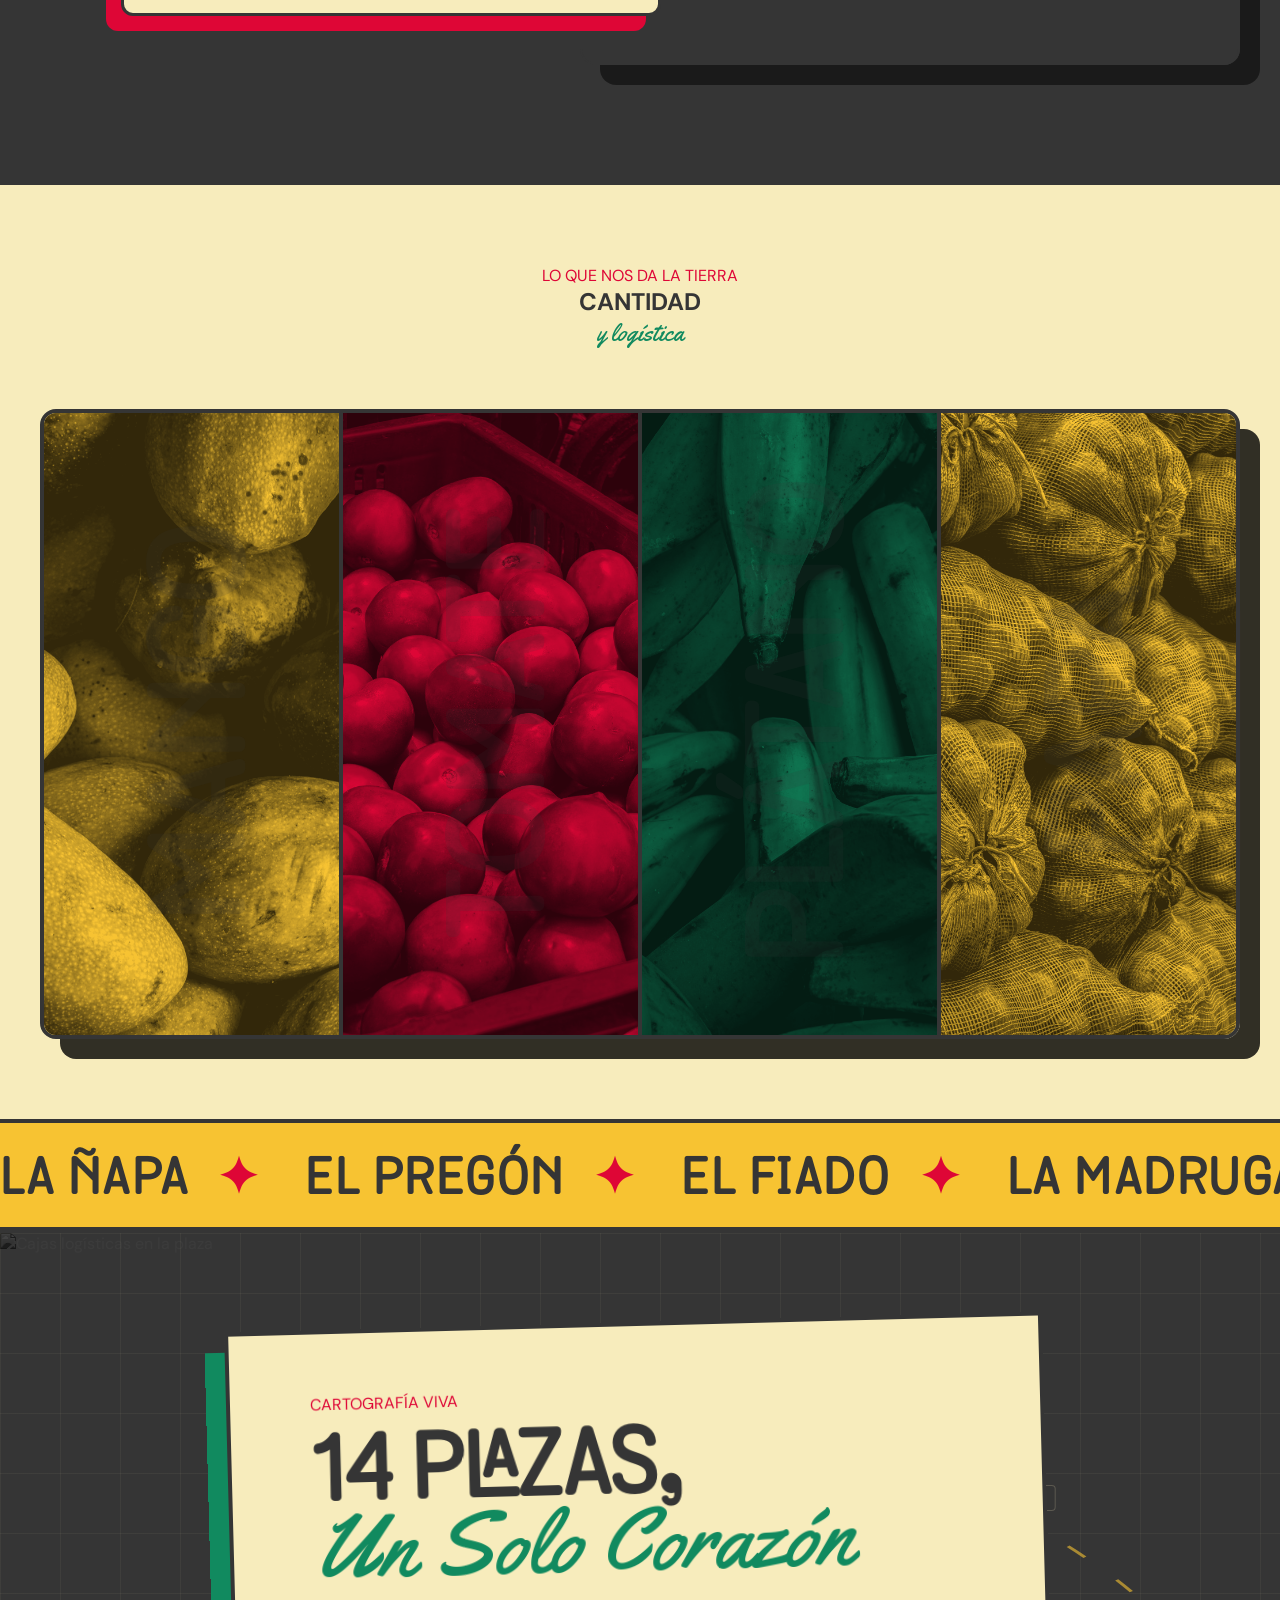
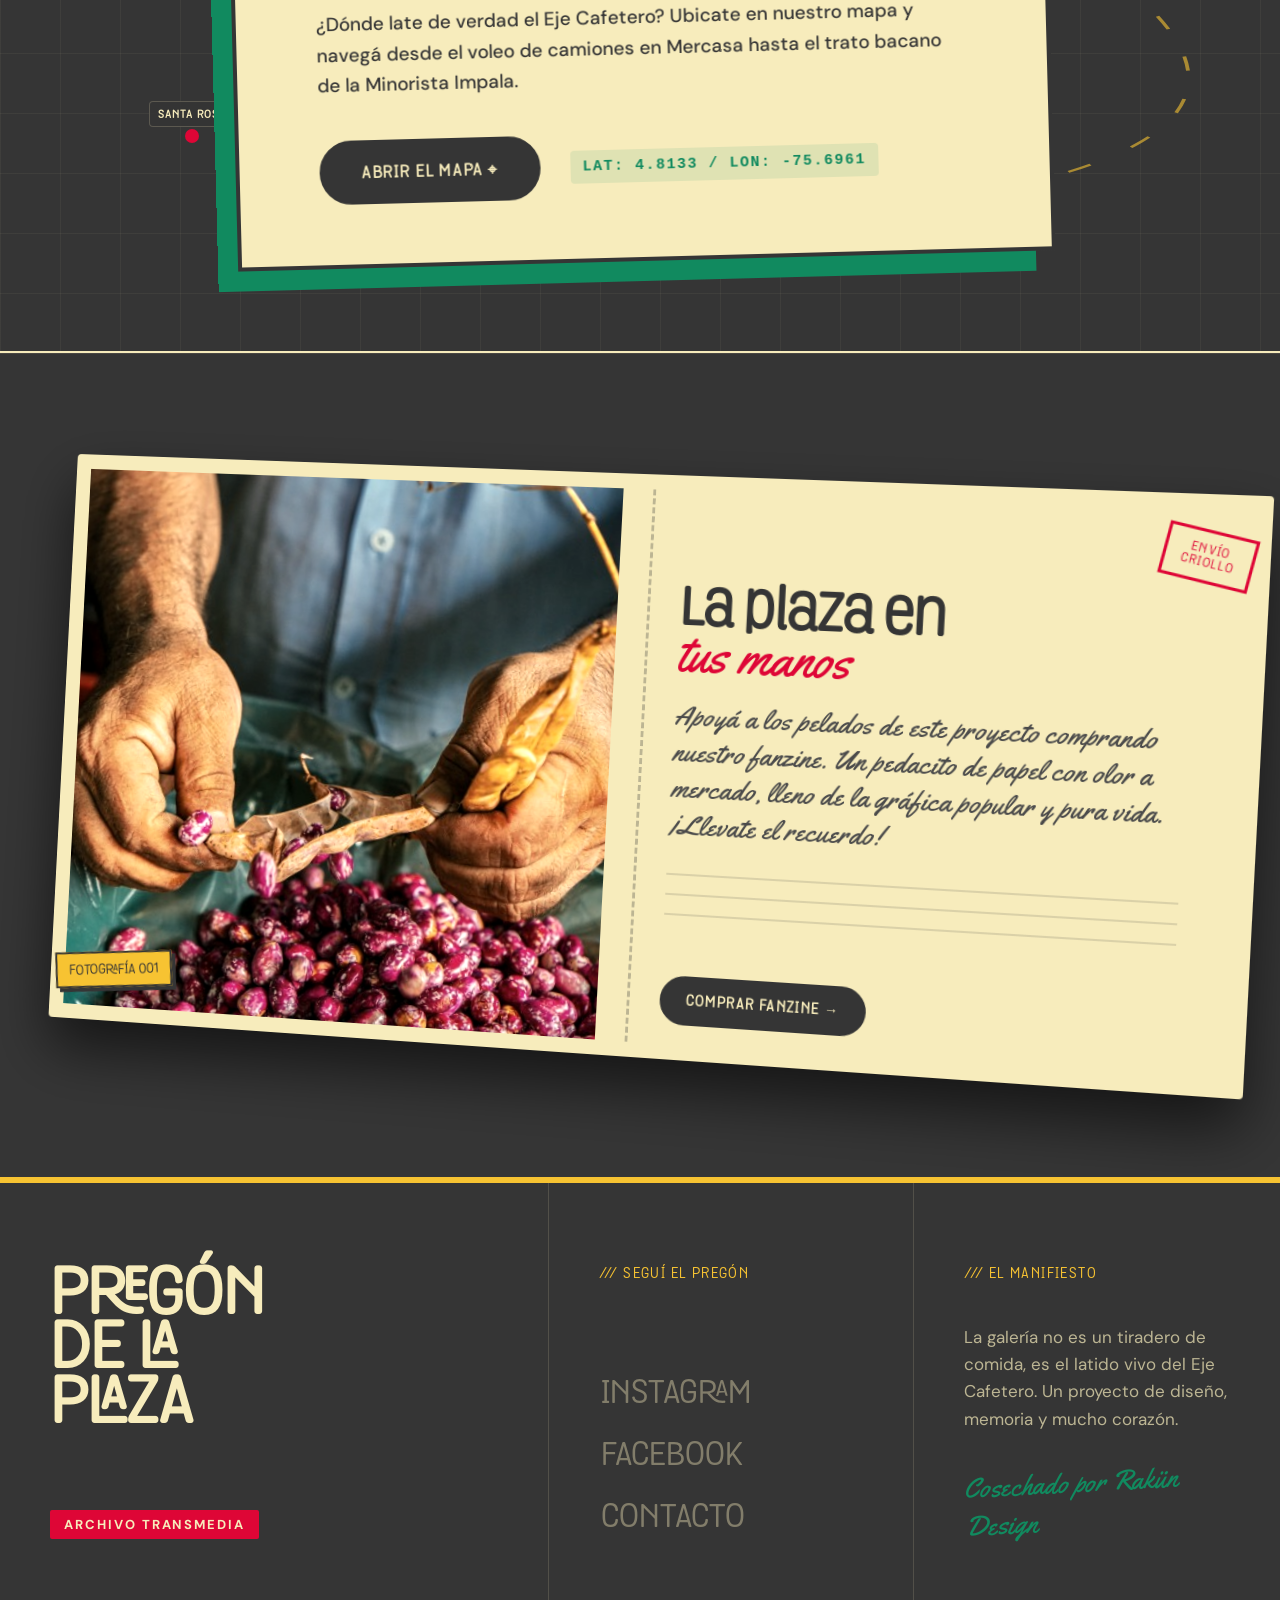
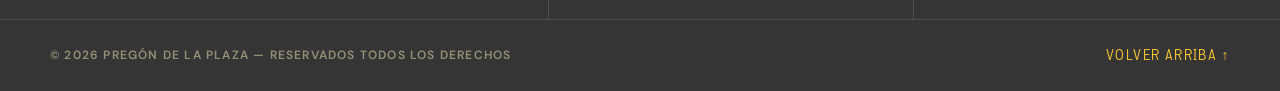
==== commit 8cb1916f: "fead: creación de nube" ====
--- a/index.html
+++ b/index.html
@@ -438,7 +438,7 @@
 <script src="https://cdnjs.cloudflare.com/ajax/libs/gsap/3.12.2/gsap.min.js"></script>
 <script src="https://cdnjs.cloudflare.com/ajax/libs/gsap/3.12.2/ScrollTrigger.min.js"></script>
 
-<script src="java.js"></script>
+<script type="module" src="java.js"></script>
 
 </body>
 </html>
--- a/style.css
+++ b/style.css
@@ -2005,7 +2005,7 @@
 }
 
 .plazas-hero-layout {
-  position: relative;
+  position: absolute;
   z-index: 5;
   display: grid;
   grid-template-columns: 1fr 1.2fr;
@@ -2024,6 +2024,7 @@
   display: flex;
   flex-direction: column;
   justify-content: space-between;
+  
 }
 
 .manifesto-header {
@@ -2560,7 +2561,7 @@
   font-size: clamp(60px, 10vw, 150px);
   color: var(--bone);
   line-height: 0.85;
-  margin-bottom: 20px;
+  margin-bottom: 50px;
 }
 
 .podcast-intro {
@@ -2568,6 +2569,7 @@
   max-width: 600px;
   margin: 0 auto;
   line-height: 1.6;
+  
 }
 
 .podcast-grid {
@@ -3906,12 +3908,13 @@
   margin: 15px 0;
 }
 .plazas-page-intro {
-  font-size: 19px;
-  max-width: 650px;
-  margin: 50px;
-  color: var(--bone);
-  line-height: 1.6;
+  font-size: 20px; 
+  max-width: 650px; /* Limitamos el ancho para que el texto sea legible */
+  margin: 40px auto 0; /* 'auto' a los lados asegura el centrado */
+  color: var(--bone); 
+  line-height: 1.6; 
   opacity: 0.9;
+  text-align: center; /* Asegura que el texto esté centrado dentro del bloque */
 }
 
 /* Directorio de Plazas */
